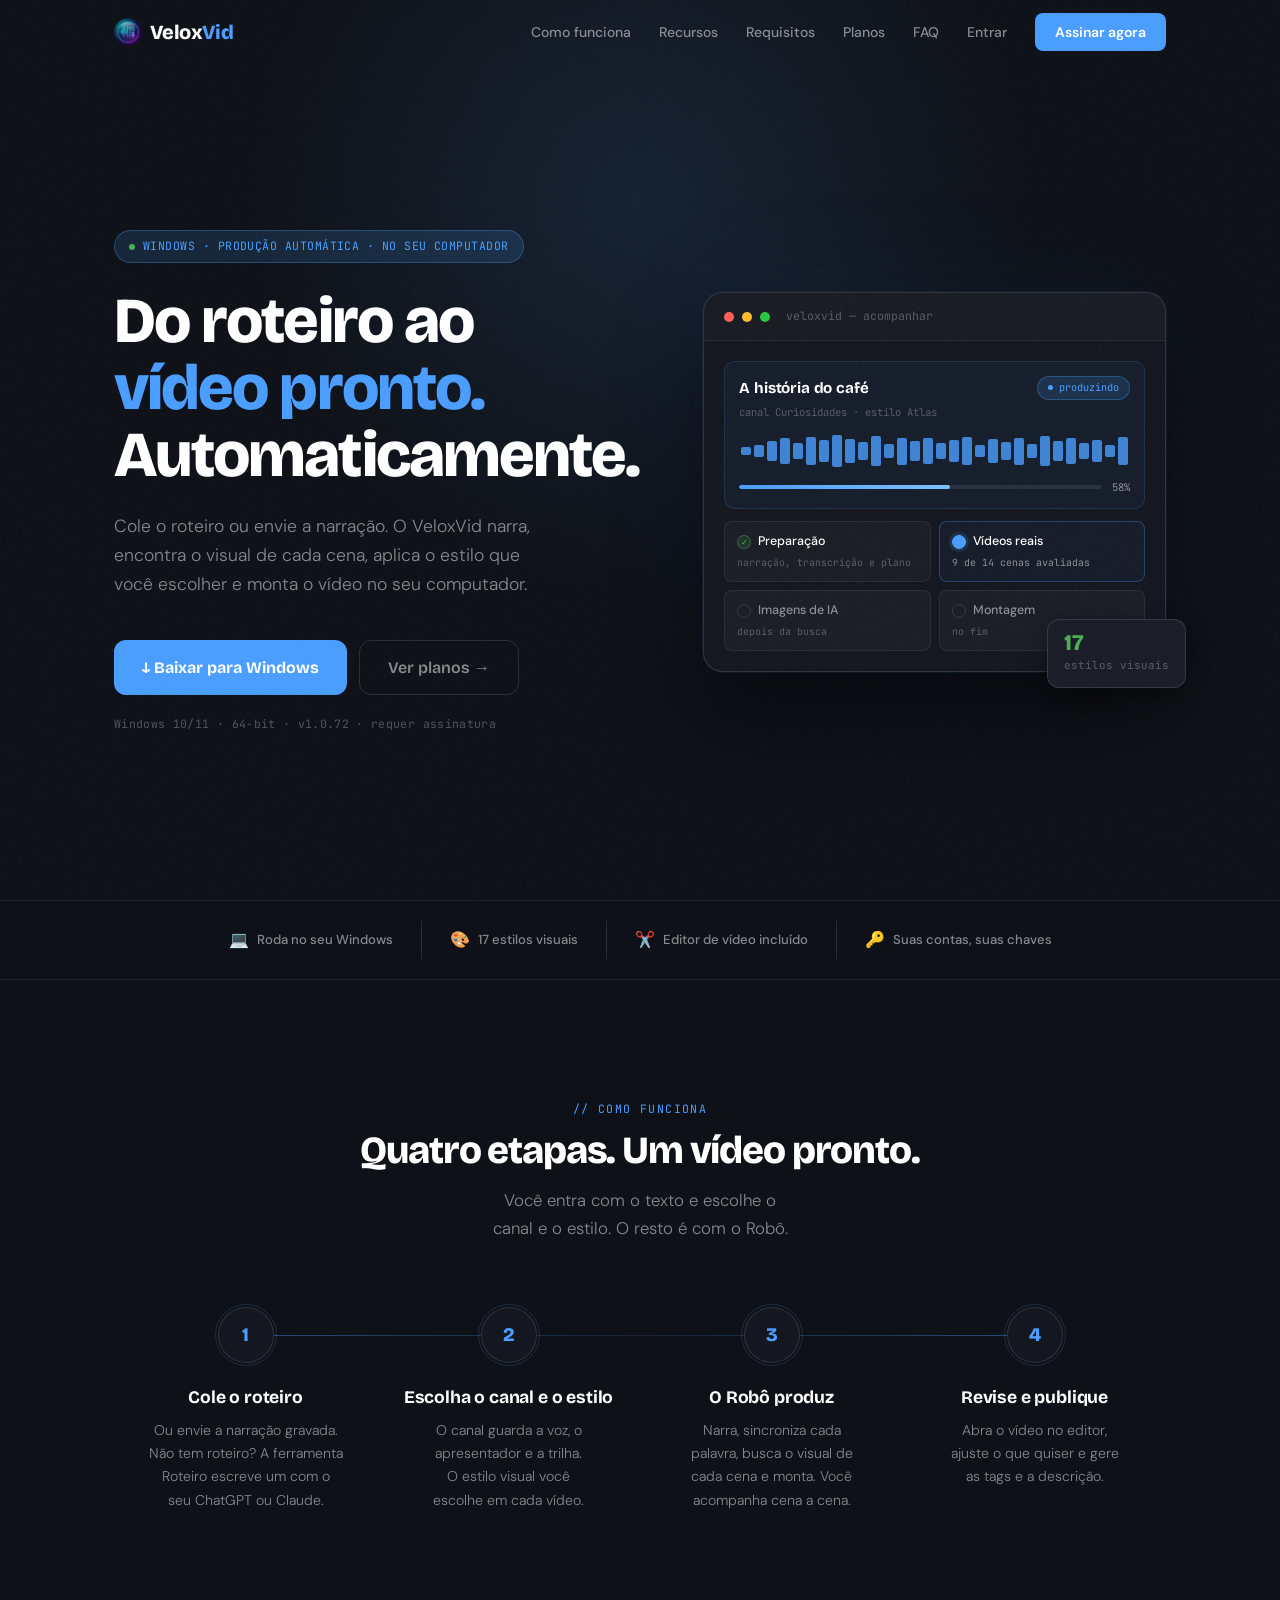
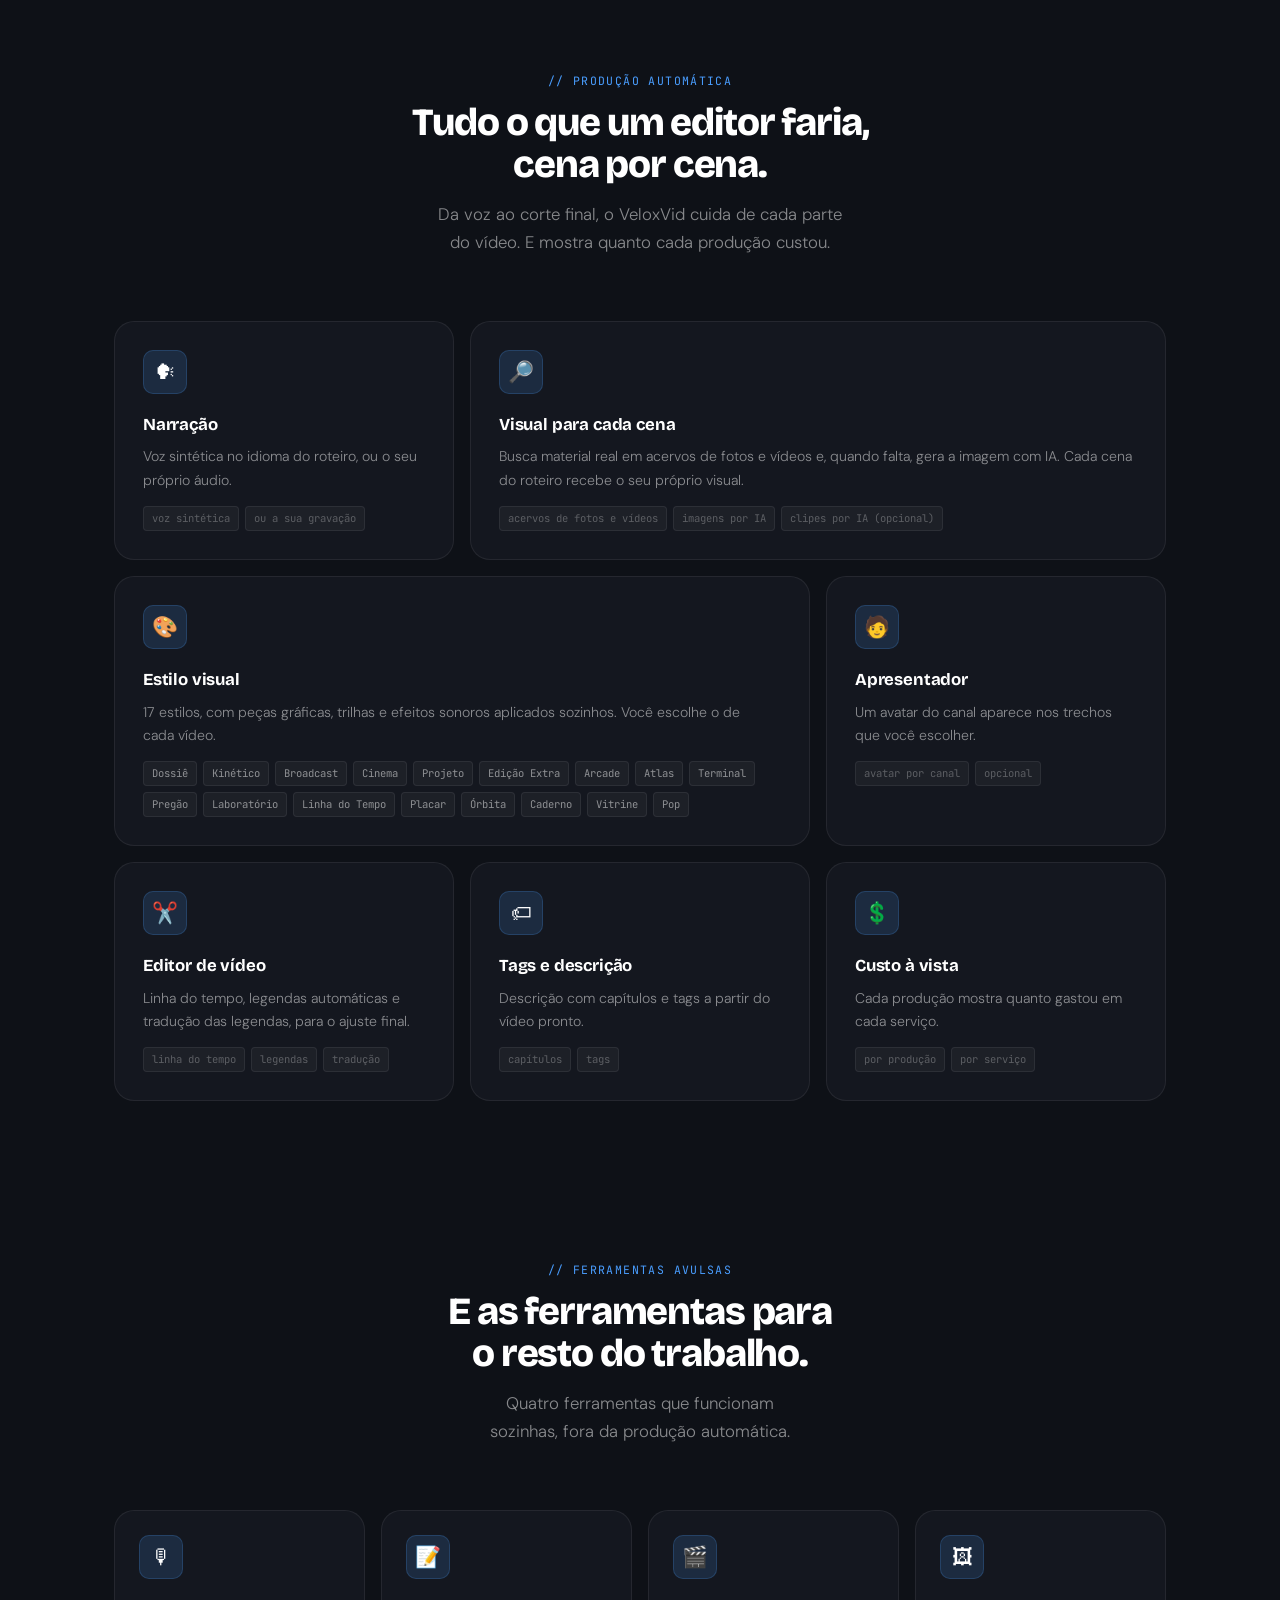
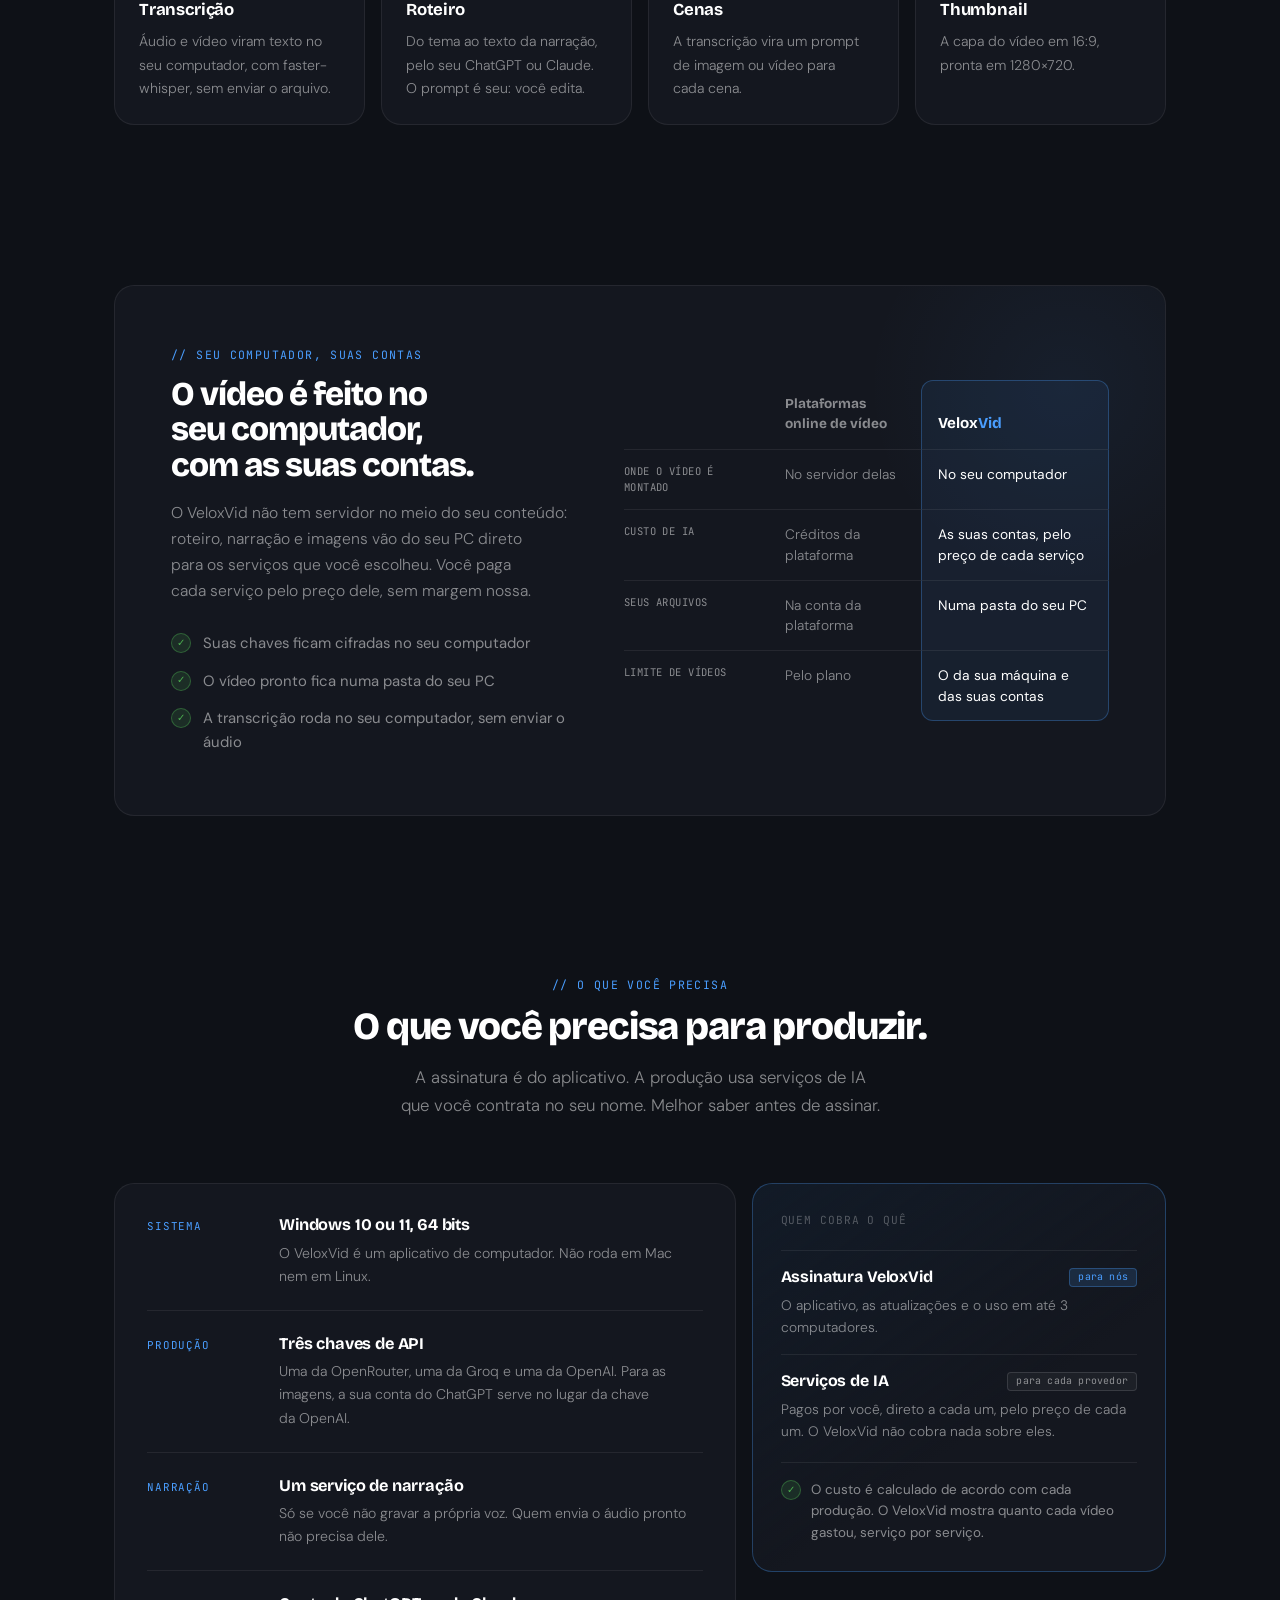
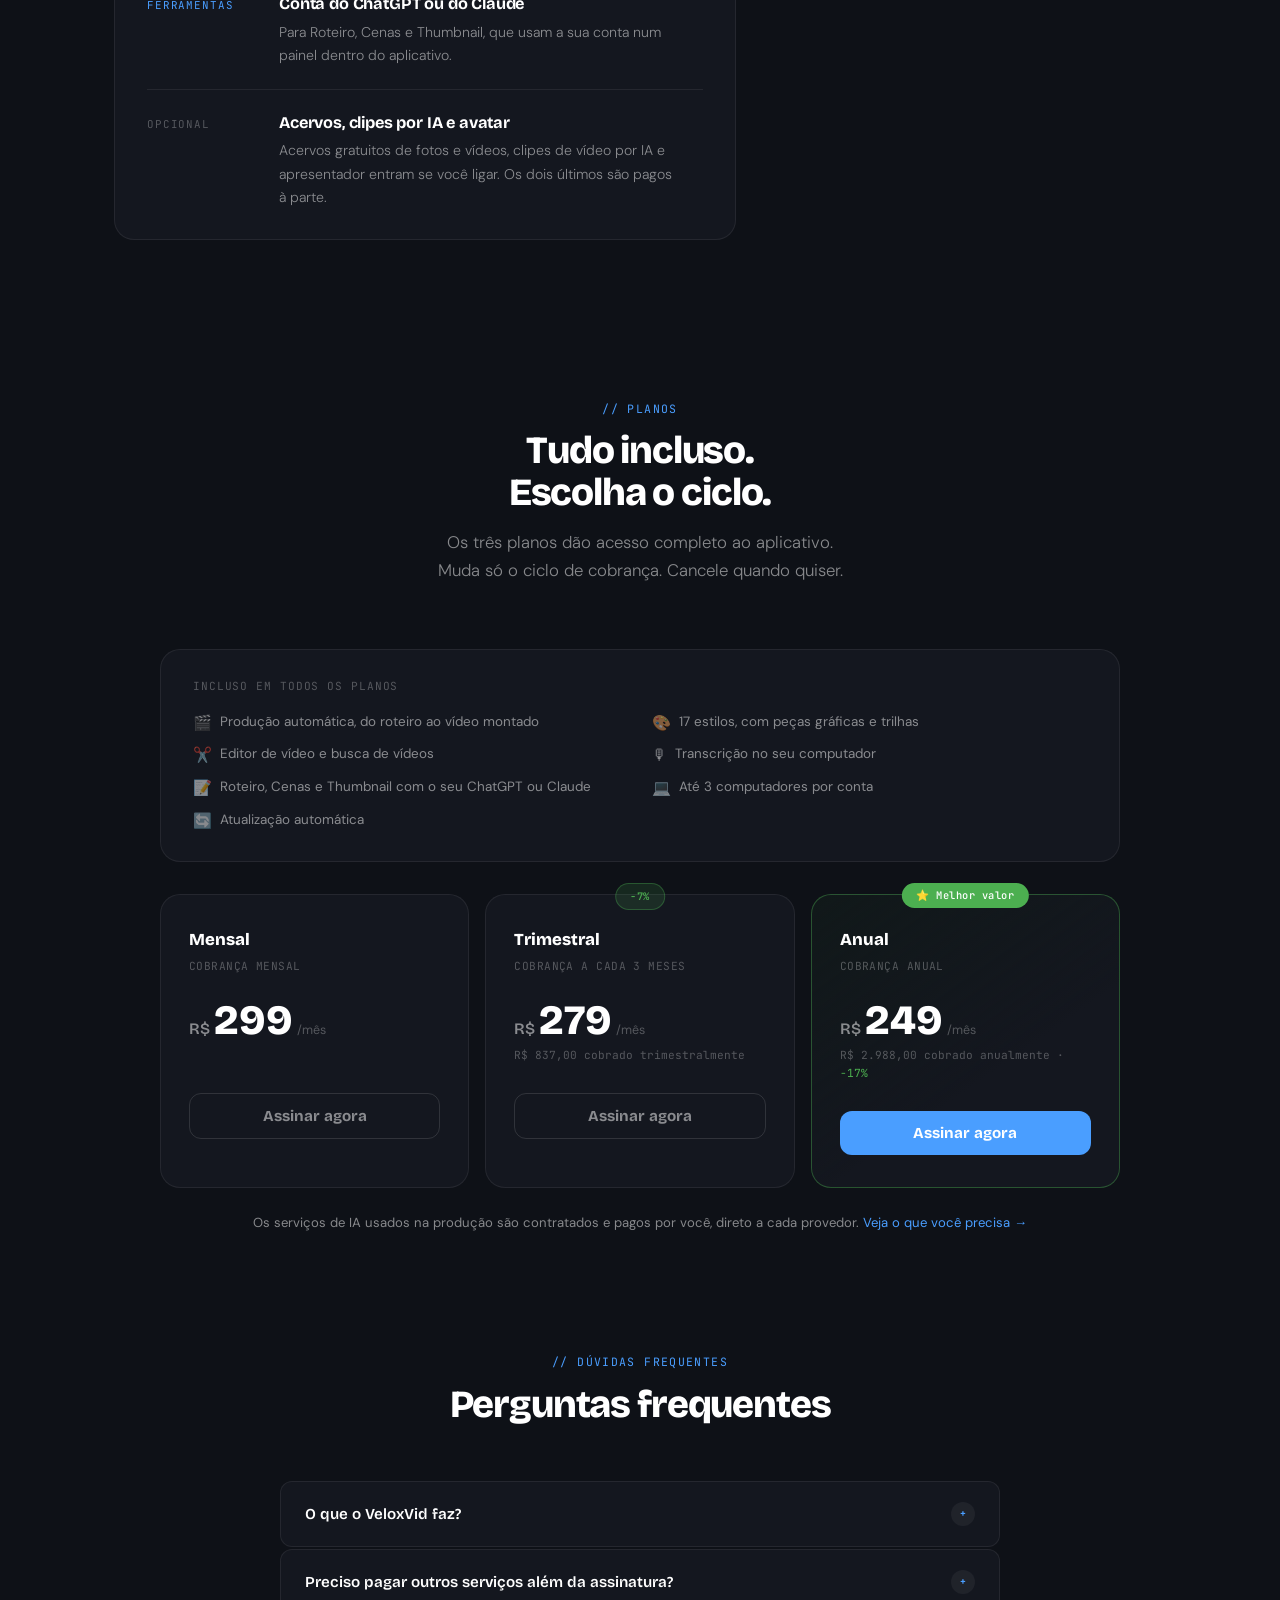
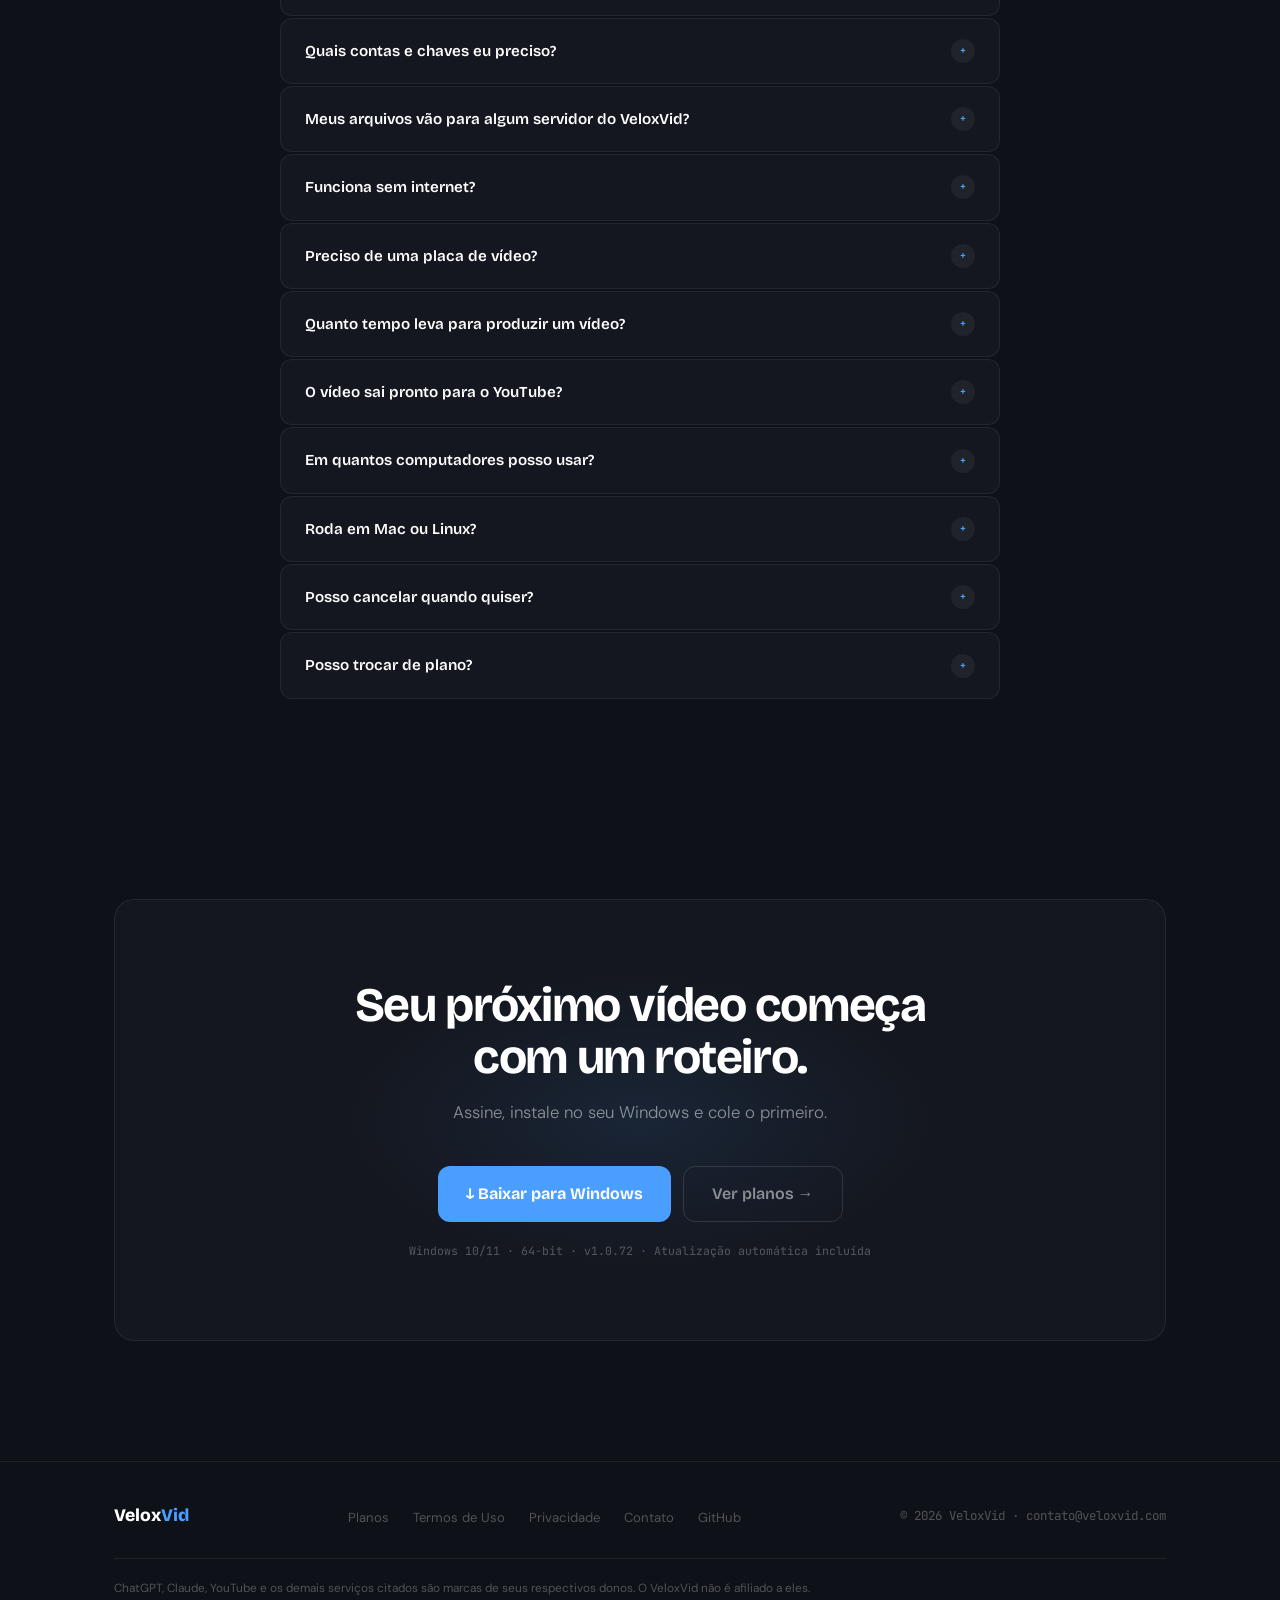
==== index.html @ 926eacc5 "Corrige o texto do estilo: é escolhido em cada vídeo, não guardado no canal O canal guarda a voz, o " ====
<!DOCTYPE html>
<html lang="pt-BR">
<head>
  <meta charset="UTF-8" />
  <meta name="viewport" content="width=device-width, initial-scale=1.0" />
  <title>VeloxVid — Do roteiro ao vídeo pronto, automaticamente</title>
  <meta name="description" content="Cole o roteiro e o VeloxVid narra, busca as imagens de cada cena, aplica o estilo escolhido e monta o vídeo no seu PC. Para canais do YouTube. Windows 10/11." />
  <link rel="canonical" href="https://veloxvid.com/" />
  <meta name="theme-color" content="#0e1117" />

  <meta property="og:type" content="website" />
  <meta property="og:site_name" content="VeloxVid" />
  <meta property="og:locale" content="pt_BR" />
  <meta property="og:url" content="https://veloxvid.com/" />
  <meta property="og:title" content="VeloxVid — Do roteiro ao vídeo pronto, automaticamente" />
  <meta property="og:description" content="Cole o roteiro e o VeloxVid narra, busca as imagens de cada cena, aplica o estilo escolhido e monta o vídeo no seu PC. Para canais do YouTube." />
  <meta property="og:image" content="https://veloxvid.com/assets/img/og-cover.jpg" />
  <meta property="og:image:width" content="1200" />
  <meta property="og:image:height" content="630" />
  <meta property="og:image:alt" content="VeloxVid: do roteiro ao vídeo pronto, automaticamente" />
  <meta name="twitter:card" content="summary_large_image" />
  <meta name="twitter:title" content="VeloxVid — Do roteiro ao vídeo pronto, automaticamente" />
  <meta name="twitter:description" content="Cole o roteiro e o VeloxVid narra, busca as imagens de cada cena, aplica o estilo escolhido e monta o vídeo no seu PC." />
  <meta name="twitter:image" content="https://veloxvid.com/assets/img/og-cover.jpg" />

  <link rel="icon" href="/favicon.ico" sizes="any" />
  <link rel="icon" href="/assets/img/icon-192.png" type="image/png" sizes="192x192" />
  <link rel="apple-touch-icon" href="/apple-touch-icon.png" />

  <link rel="preload" href="/assets/fonts/bricolage-grotesque-latin.woff2" as="font" type="font/woff2" crossorigin />
  <link rel="preload" href="/assets/fonts/dm-sans-latin.woff2" as="font" type="font/woff2" crossorigin />
  <link rel="stylesheet" href="/assets/fonts.css" />
  <link rel="stylesheet" href="/assets/site.css" />
  <script>document.documentElement.classList.add('js');</script>

  <script type="application/ld+json">
  {
    "@context": "https://schema.org",
    "@graph": [
      {
        "@type": "Organization",
        "@id": "https://veloxvid.com/#org",
        "name": "VeloxVid",
        "url": "https://veloxvid.com/",
        "logo": "https://veloxvid.com/logo.png",
        "email": "contato@veloxvid.com"
      },
      {
        "@type": "WebSite",
        "@id": "https://veloxvid.com/#site",
        "url": "https://veloxvid.com/",
        "name": "VeloxVid",
        "inLanguage": "pt-BR",
        "publisher": { "@id": "https://veloxvid.com/#org" }
      },
      {
        "@type": "SoftwareApplication",
        "@id": "https://veloxvid.com/#app",
        "name": "VeloxVid",
        "operatingSystem": "Windows 10, Windows 11",
        "applicationCategory": "MultimediaApplication",
        "description": "Aplicativo para Windows que transforma um roteiro em vídeo montado: narra, busca o visual de cada cena, aplica o estilo escolhido e gera o MP4 no computador do usuário.",
        "url": "https://veloxvid.com/",
        "image": "https://veloxvid.com/assets/img/og-cover.jpg",
        "publisher": { "@id": "https://veloxvid.com/#org" },
        "offers": [
          { "@type": "Offer", "name": "Mensal", "price": "299.00", "priceCurrency": "BRL", "url": "https://veloxvid.com/planos" },
          { "@type": "Offer", "name": "Trimestral", "price": "837.00", "priceCurrency": "BRL", "url": "https://veloxvid.com/planos" },
          { "@type": "Offer", "name": "Anual", "price": "2988.00", "priceCurrency": "BRL", "url": "https://veloxvid.com/planos" }
        ]
      }
    ]
  }
  </script>
</head>

<body>

  <!-- ─── NAV ─── -->
  <nav id="nav" aria-label="Principal">
    <div class="container">
      <div class="nav-inner">
        <a href="#" class="nav-logo" aria-label="VeloxVid, início"><img src="/assets/img/logo-64.png" alt="" width="28" height="28" />Velox<span>Vid</span></a>
        <ul class="nav-links" id="navLinks">
          <li><a href="#how">Como funciona</a></li>
          <li><a href="#features">Recursos</a></li>
          <li><a href="#requisitos">Requisitos</a></li>
          <li><a href="#pricing">Planos</a></li>
          <li><a href="#faq">FAQ</a></li>
          <li id="navAuthItem"><a href="/conta" id="navAuthLink">Entrar</a></li>
          <li id="navLogoutItem" style="display:none"><a href="#" id="navLogoutLink">Sair</a></li>
          <li id="navSubscribeItem"><a href="/planos" data-checkout="anual" class="nav-cta">Assinar agora</a></li>
        </ul>
        <button class="nav-hamburger" id="navHamburger" type="button" aria-label="Menu" aria-controls="navLinks" aria-expanded="false">
          <span></span><span></span><span></span>
        </button>
      </div>
    </div>
  </nav>

  <main>

  <!-- ─── HERO ─── -->
  <section class="hero" id="hero">
    <div class="container">
      <div class="hero-content">
        <div class="hero-left">
          <div class="hero-badge">
            <span class="dot"></span>
            WINDOWS · PRODUÇÃO AUTOMÁTICA · NO SEU COMPUTADOR
          </div>
          <h1>
            Do roteiro ao<br>
            <span class="accent">vídeo pronto.</span>
            <span class="line-2">Automaticamente.</span>
          </h1>
          <p class="hero-sub">
            Cole o roteiro ou envie a narração. O VeloxVid narra, encontra o visual de cada cena, aplica o estilo que você escolher e monta o vídeo no seu computador.
          </p>
          <div class="hero-actions">
            <a href="#" data-download class="btn-primary">
              ↓ Baixar para Windows
            </a>
            <a href="#pricing" class="btn-secondary">Ver planos →</a>
          </div>
          <p class="hero-note">Windows 10/11 · 64-bit · <span class="app-version">-</span> · requer assinatura</p>
        </div>

        <div class="hero-visual">
          <div class="mockup-wrap" role="img" aria-label="Ilustração da tela Acompanhar do VeloxVid: um vídeo em produção, com as etapas Preparação, Vídeos reais, Imagens de IA e Montagem">
            <div class="mockup-window" aria-hidden="true">
              <div class="mockup-titlebar">
                <span class="titlebar-dot td-red"></span>
                <span class="titlebar-dot td-amber"></span>
                <span class="titlebar-dot td-green"></span>
                <span class="titlebar-name">veloxvid — acompanhar</span>
              </div>
              <div class="mockup-body">
                <div class="mock-job">
                  <div class="mock-job-head">
                    <span class="mock-job-title">A história do café</span>
                    <span class="mock-pill"><span class="dot"></span>produzindo</span>
                  </div>
                  <div class="mock-job-meta">canal Curiosidades · estilo Atlas</div>
                  <div class="waveform" id="waveform"></div>
                  <div class="mock-progress">
                    <div class="mock-progress-track"><span></span></div>
                    <span class="mock-progress-val">58%</span>
                  </div>
                </div>
                <div class="mock-stages">
                  <div class="mock-stage done">
                    <div class="mock-stage-head"><span class="mock-stage-mark">✓</span>Preparação</div>
                    <div class="mock-stage-detail">narração, transcrição e plano</div>
                  </div>
                  <div class="mock-stage active">
                    <div class="mock-stage-head"><span class="mock-stage-mark"></span>Vídeos reais</div>
                    <div class="mock-stage-detail">9 de 14 cenas avaliadas</div>
                  </div>
                  <div class="mock-stage pending">
                    <div class="mock-stage-head"><span class="mock-stage-mark"></span>Imagens de IA</div>
                    <div class="mock-stage-detail">depois da busca</div>
                  </div>
                  <div class="mock-stage pending">
                    <div class="mock-stage-head"><span class="mock-stage-mark"></span>Montagem</div>
                    <div class="mock-stage-detail">no fim</div>
                  </div>
                </div>
              </div>
            </div>
            <div class="mockup-badge" aria-hidden="true">
              <span class="badge-val">17</span>
              <span class="badge-lbl">estilos visuais</span>
            </div>
          </div>
        </div>
      </div>
    </div>
  </section>

  <!-- ─── TRUST BAR ─── -->
  <div class="trust-bar">
    <div class="container">
      <ul class="trust-inner">
        <li class="trust-item"><span class="trust-icon" aria-hidden="true">💻</span>Roda no seu Windows</li>
        <li class="trust-item"><span class="trust-icon" aria-hidden="true">🎨</span>17 estilos visuais</li>
        <li class="trust-item"><span class="trust-icon" aria-hidden="true">✂️</span>Editor de vídeo incluído</li>
        <li class="trust-item"><span class="trust-icon" aria-hidden="true">🔑</span>Suas contas, suas chaves</li>
      </ul>
    </div>
  </div>

  <!-- ─── COMO FUNCIONA ─── -->
  <section class="steps-section" id="how">
    <div class="container">
      <div class="section-head fade-up">
        <div class="section-label">// como funciona</div>
        <h2 class="section-title">Quatro etapas. Um vídeo pronto.</h2>
        <p class="section-sub">Você entra com o texto e escolhe o canal e o estilo. O resto é com o Robô.</p>
      </div>

      <ol class="steps-track">
        <li class="step-item fade-up">
          <div class="step-num" aria-hidden="true">1</div>
          <h3 class="step-title">Cole o roteiro</h3>
          <p class="step-desc">Ou envie a narração gravada. Não tem roteiro? A ferramenta Roteiro escreve um com o seu ChatGPT ou Claude.</p>
        </li>
        <li class="step-item fade-up">
          <div class="step-num" aria-hidden="true">2</div>
          <h3 class="step-title">Escolha o canal e o estilo</h3>
          <p class="step-desc">O canal guarda a voz, o apresentador e a trilha. O estilo visual você escolhe em cada vídeo.</p>
        </li>
        <li class="step-item fade-up">
          <div class="step-num" aria-hidden="true">3</div>
          <h3 class="step-title">O Robô produz</h3>
          <p class="step-desc">Narra, sincroniza cada palavra, busca o visual de cada cena e monta. Você acompanha cena a cena.</p>
        </li>
        <li class="step-item fade-up">
          <div class="step-num" aria-hidden="true">4</div>
          <h3 class="step-title">Revise e publique</h3>
          <p class="step-desc">Abra o vídeo no editor, ajuste o que quiser e gere as tags e a descrição.</p>
        </li>
      </ol>
    </div>
  </section>

  <!-- ─── PRODUÇÃO AUTOMÁTICA ─── -->
  <section class="features" id="features">
    <div class="container">
      <div class="section-head fade-up">
        <div class="section-label">// produção automática</div>
        <h2 class="section-title">Tudo o que um editor faria,<br>cena por cena.</h2>
        <p class="section-sub">Da voz ao corte final, o VeloxVid cuida de cada parte do vídeo. E mostra quanto cada produção custou.</p>
      </div>

      <div class="features-grid">
        <article class="feature-card fade-up">
          <div class="feat-icon" aria-hidden="true">🗣</div>
          <h3 class="feat-title">Narração</h3>
          <p class="feat-desc">Voz sintética no idioma do roteiro, ou o seu próprio áudio.</p>
          <ul class="feat-tags">
            <li class="feat-tag">voz sintética</li>
            <li class="feat-tag">ou a sua gravação</li>
          </ul>
        </article>

        <article class="feature-card wide fade-up">
          <div class="feat-icon" aria-hidden="true">🔎</div>
          <h3 class="feat-title">Visual para cada cena</h3>
          <p class="feat-desc">Busca material real em acervos de fotos e vídeos e, quando falta, gera a imagem com IA. Cada cena do roteiro recebe o seu próprio visual.</p>
          <ul class="feat-tags">
            <li class="feat-tag">acervos de fotos e vídeos</li>
            <li class="feat-tag">imagens por IA</li>
            <li class="feat-tag">clipes por IA (opcional)</li>
          </ul>
        </article>

        <article class="feature-card wide fade-up">
          <div class="feat-icon" aria-hidden="true">🎨</div>
          <h3 class="feat-title">Estilo visual</h3>
          <p class="feat-desc">17 estilos, com peças gráficas, trilhas e efeitos sonoros aplicados sozinhos. Você escolhe o de cada vídeo.</p>
          <ul class="feat-tags styles" aria-label="Os 17 estilos">
            <li class="feat-tag">Dossiê</li>
            <li class="feat-tag">Kinético</li>
            <li class="feat-tag">Broadcast</li>
            <li class="feat-tag">Cinema</li>
            <li class="feat-tag">Projeto</li>
            <li class="feat-tag">Edição Extra</li>
            <li class="feat-tag">Arcade</li>
            <li class="feat-tag">Atlas</li>
            <li class="feat-tag">Terminal</li>
            <li class="feat-tag">Pregão</li>
            <li class="feat-tag">Laboratório</li>
            <li class="feat-tag">Linha do Tempo</li>
            <li class="feat-tag">Placar</li>
            <li class="feat-tag">Órbita</li>
            <li class="feat-tag">Caderno</li>
            <li class="feat-tag">Vitrine</li>
            <li class="feat-tag">Pop</li>
          </ul>
        </article>

        <article class="feature-card fade-up">
          <div class="feat-icon" aria-hidden="true">🧑</div>
          <h3 class="feat-title">Apresentador</h3>
          <p class="feat-desc">Um avatar do canal aparece nos trechos que você escolher.</p>
          <ul class="feat-tags">
            <li class="feat-tag">avatar por canal</li>
            <li class="feat-tag">opcional</li>
          </ul>
        </article>

        <article class="feature-card fade-up">
          <div class="feat-icon" aria-hidden="true">✂️</div>
          <h3 class="feat-title">Editor de vídeo</h3>
          <p class="feat-desc">Linha do tempo, legendas automáticas e tradução das legendas, para o ajuste final.</p>
          <ul class="feat-tags">
            <li class="feat-tag">linha do tempo</li>
            <li class="feat-tag">legendas</li>
            <li class="feat-tag">tradução</li>
          </ul>
        </article>

        <article class="feature-card fade-up">
          <div class="feat-icon" aria-hidden="true">🏷</div>
          <h3 class="feat-title">Tags e descrição</h3>
          <p class="feat-desc">Descrição com capítulos e tags a partir do vídeo pronto.</p>
          <ul class="feat-tags">
            <li class="feat-tag">capítulos</li>
            <li class="feat-tag">tags</li>
          </ul>
        </article>

        <article class="feature-card fade-up">
          <div class="feat-icon" aria-hidden="true">💲</div>
          <h3 class="feat-title">Custo à vista</h3>
          <p class="feat-desc">Cada produção mostra quanto gastou em cada serviço.</p>
          <ul class="feat-tags">
            <li class="feat-tag">por produção</li>
            <li class="feat-tag">por serviço</li>
          </ul>
        </article>
      </div>
    </div>
  </section>

  <!-- ─── FERRAMENTAS AVULSAS ─── -->
  <section class="features" id="tools">
    <div class="container">
      <div class="section-head fade-up">
        <div class="section-label">// ferramentas avulsas</div>
        <h2 class="section-title">E as ferramentas para<br>o resto do trabalho.</h2>
        <p class="section-sub">Quatro ferramentas que funcionam sozinhas, fora da produção automática.</p>
      </div>

      <div class="features-grid tools">
        <article class="feature-card fade-up">
          <div class="feat-icon" aria-hidden="true">🎙</div>
          <h3 class="feat-title">Transcrição</h3>
          <p class="feat-desc">Áudio e vídeo viram texto no seu computador, com faster-whisper, sem enviar o arquivo.</p>
        </article>
        <article class="feature-card fade-up">
          <div class="feat-icon" aria-hidden="true">📝</div>
          <h3 class="feat-title">Roteiro</h3>
          <p class="feat-desc">Do tema ao texto da narração, pelo seu ChatGPT ou Claude. O prompt é seu: você edita.</p>
        </article>
        <article class="feature-card fade-up">
          <div class="feat-icon" aria-hidden="true">🎬</div>
          <h3 class="feat-title">Cenas</h3>
          <p class="feat-desc">A transcrição vira um prompt de imagem ou vídeo para cada cena.</p>
        </article>
        <article class="feature-card fade-up">
          <div class="feat-icon" aria-hidden="true">🖼</div>
          <h3 class="feat-title">Thumbnail</h3>
          <p class="feat-desc">A capa do vídeo em 16:9, pronta em 1280×720.</p>
        </article>
      </div>
    </div>
  </section>

  <!-- ─── SEU COMPUTADOR, SUAS CONTAS ─── -->
  <section class="privacy-section" id="controle">
    <div class="container">
      <div class="privacy-inner fade-up">
        <div>
          <div class="section-label">// seu computador, suas contas</div>
          <h2 class="section-title">O vídeo é feito no seu computador, com as suas contas.</h2>
          <p class="section-sub">O VeloxVid não tem servidor no meio do seu conteúdo: roteiro, narração e imagens vão do seu PC direto para os serviços que você escolheu. Você paga cada serviço pelo preço dele, sem margem nossa.</p>
          <ul class="privacy-list">
            <li class="privacy-item">
              <span class="check" aria-hidden="true">✓</span>
              Suas chaves ficam cifradas no seu computador
            </li>
            <li class="privacy-item">
              <span class="check" aria-hidden="true">✓</span>
              O vídeo pronto fica numa pasta do seu PC
            </li>
            <li class="privacy-item">
              <span class="check" aria-hidden="true">✓</span>
              A transcrição roda no seu computador, sem enviar o áudio
            </li>
          </ul>
        </div>

        <table class="compare-table">
          <caption style="position:absolute;width:1px;height:1px;overflow:hidden;clip:rect(0 0 0 0)">Plataformas online de vídeo comparadas ao VeloxVid</caption>
          <thead>
            <tr>
              <td></td>
              <th scope="col">Plataformas online de vídeo</th>
              <th scope="col" class="win">Velox<span>Vid</span></th>
            </tr>
          </thead>
          <tbody>
            <tr>
              <th scope="row">Onde o vídeo é montado</th>
              <td data-label="Plataformas online">No servidor delas</td>
              <td data-label="VeloxVid" class="win">No seu computador</td>
            </tr>
            <tr>
              <th scope="row">Custo de IA</th>
              <td data-label="Plataformas online">Créditos da plataforma</td>
              <td data-label="VeloxVid" class="win">As suas contas, pelo preço de cada serviço</td>
            </tr>
            <tr>
              <th scope="row">Seus arquivos</th>
              <td data-label="Plataformas online">Na conta da plataforma</td>
              <td data-label="VeloxVid" class="win">Numa pasta do seu PC</td>
            </tr>
            <tr>
              <th scope="row">Limite de vídeos</th>
              <td data-label="Plataformas online">Pelo plano</td>
              <td data-label="VeloxVid" class="win">O da sua máquina e das suas contas</td>
            </tr>
          </tbody>
        </table>
      </div>
    </div>
  </section>

  <!-- ─── O QUE VOCÊ PRECISA ─── -->
  <section class="req-section" id="requisitos">
    <div class="container">
      <div class="section-head fade-up">
        <div class="section-label">// o que você precisa</div>
        <h2 class="section-title">O que você precisa para produzir.</h2>
        <p class="section-sub">A assinatura é do aplicativo. A produção usa serviços de IA que você contrata no seu nome. Melhor saber antes de assinar.</p>
      </div>

      <div class="req-grid">
        <ul class="req-list fade-up">
          <li class="req-item">
            <span class="req-key">sistema</span>
            <div>
              <h3 class="req-title">Windows 10 ou 11, 64 bits</h3>
              <p class="req-desc">O VeloxVid é um aplicativo de computador. Não roda em Mac nem em Linux.</p>
            </div>
          </li>
          <li class="req-item">
            <span class="req-key">produção</span>
            <div>
              <h3 class="req-title">Três chaves de API</h3>
              <p class="req-desc">Uma da OpenRouter, uma da Groq e uma da OpenAI. Para as imagens, a sua conta do ChatGPT serve no lugar da chave da OpenAI.</p>
            </div>
          </li>
          <li class="req-item">
            <span class="req-key">narração</span>
            <div>
              <h3 class="req-title">Um serviço de narração</h3>
              <p class="req-desc">Só se você não gravar a própria voz. Quem envia o áudio pronto não precisa dele.</p>
            </div>
          </li>
          <li class="req-item">
            <span class="req-key">ferramentas</span>
            <div>
              <h3 class="req-title">Conta do ChatGPT ou do Claude</h3>
              <p class="req-desc">Para Roteiro, Cenas e Thumbnail, que usam a sua conta num painel dentro do aplicativo.</p>
            </div>
          </li>
          <li class="req-item">
            <span class="req-key optional">opcional</span>
            <div>
              <h3 class="req-title">Acervos, clipes por IA e avatar</h3>
              <p class="req-desc">Acervos gratuitos de fotos e vídeos, clipes de vídeo por IA e apresentador entram se você ligar. Os dois últimos são pagos à parte.</p>
            </div>
          </li>
        </ul>

        <aside class="req-aside fade-up" aria-label="Quem cobra o quê">
          <div class="req-aside-label">Quem cobra o quê</div>
          <div class="req-cost">
            <h3 class="req-cost-name">Assinatura VeloxVid <span class="req-cost-tag">para nós</span></h3>
            <p>O aplicativo, as atualizações e o uso em até 3 computadores.</p>
          </div>
          <div class="req-cost">
            <h3 class="req-cost-name">Serviços de IA <span class="req-cost-tag muted">para cada provedor</span></h3>
            <p>Pagos por você, direto a cada um, pelo preço de cada um. O VeloxVid não cobra nada sobre eles.</p>
          </div>
          <p class="req-aside-note"><span class="check" aria-hidden="true">✓</span>O custo é calculado de acordo com cada produção. O VeloxVid mostra quanto cada vídeo gastou, serviço por serviço.</p>
        </aside>
      </div>
    </div>
  </section>

  <!-- ─── PLANOS ─── -->
  <section class="pricing-section" id="pricing">
    <div class="container">
      <div class="section-head fade-up">
        <div class="section-label">// planos</div>
        <h2 class="section-title">Tudo incluso.<br>Escolha o ciclo.</h2>
        <p class="section-sub">Os três planos dão acesso completo ao aplicativo. Muda só o ciclo de cobrança. Cancele quando quiser.</p>
      </div>

      <!-- Incluso em todos os planos -->
      <div class="pricing-features-shared fade-up">
        <div class="shared-features-label">Incluso em todos os planos</div>
        <ul class="shared-features-grid">
          <li class="shared-feat"><span class="sf-icon" aria-hidden="true">🎬</span>Produção automática, do roteiro ao vídeo montado</li>
          <li class="shared-feat"><span class="sf-icon" aria-hidden="true">🎨</span>17 estilos, com peças gráficas e trilhas</li>
          <li class="shared-feat"><span class="sf-icon" aria-hidden="true">✂️</span>Editor de vídeo e busca de vídeos</li>
          <li class="shared-feat"><span class="sf-icon" aria-hidden="true">🎙</span>Transcrição no seu computador</li>
          <li class="shared-feat"><span class="sf-icon" aria-hidden="true">📝</span>Roteiro, Cenas e Thumbnail com o seu ChatGPT ou Claude</li>
          <li class="shared-feat"><span class="sf-icon" aria-hidden="true">💻</span>Até 3 computadores por conta</li>
          <li class="shared-feat"><span class="sf-icon" aria-hidden="true">🔄</span>Atualização automática</li>
        </ul>
      </div>

      <div class="pricing-grid">

        <!-- Mensal -->
        <div class="pricing-card fade-up">
          <h3 class="plan-name">Mensal</h3>
          <div class="plan-cycle">COBRANÇA MENSAL</div>
          <div class="plan-price">
            <div class="plan-price-row">
              <span class="currency">R$</span>
              <span class="amount">299</span>
              <span class="period">/mês</span>
            </div>
          </div>
          <div class="plan-total">&nbsp;</div>
          <button type="button" data-checkout="mensal" class="btn-plan outline">Assinar agora</button>
        </div>

        <!-- Trimestral -->
        <div class="pricing-card fade-up">
          <div class="pricing-badge discount">-7%</div>
          <h3 class="plan-name">Trimestral</h3>
          <div class="plan-cycle">COBRANÇA A CADA 3 MESES</div>
          <div class="plan-price">
            <div class="plan-price-row">
              <span class="currency">R$</span>
              <span class="amount">279</span>
              <span class="period">/mês</span>
            </div>
          </div>
          <div class="plan-total">R$ 837,00 cobrado trimestralmente</div>
          <button type="button" data-checkout="trimestral" class="btn-plan outline">Assinar agora</button>
        </div>

        <!-- Anual -->
        <div class="pricing-card featured fade-up">
          <div class="pricing-badge best">⭐ Melhor valor</div>
          <h3 class="plan-name">Anual</h3>
          <div class="plan-cycle">COBRANÇA ANUAL</div>
          <div class="plan-price">
            <div class="plan-price-row">
              <span class="currency">R$</span>
              <span class="amount">249</span>
              <span class="period">/mês</span>
            </div>
          </div>
          <div class="plan-total">R$ 2.988,00 cobrado anualmente · <span style="color:var(--green)">-17%</span></div>
          <button type="button" data-checkout="anual" class="btn-plan primary">Assinar agora</button>
        </div>

      </div>

      <p class="pricing-requirements fade-up">Os serviços de IA usados na produção são contratados e pagos por você, direto a cada provedor. <a href="#requisitos">Veja o que você precisa →</a></p>
    </div>
  </section>

  <!-- ─── FAQ ─── -->
  <section class="faq-section" id="faq">
    <div class="container">
      <div class="faq-head fade-up">
        <div class="section-label">// dúvidas frequentes</div>
        <h2 class="section-title">Perguntas frequentes</h2>
      </div>

      <div class="faq-list">
        <div class="faq-item">
          <h3><button class="faq-q" type="button">
            O que o VeloxVid faz?
            <span class="faq-arrow" aria-hidden="true">+</span>
          </button></h3>
          <div class="faq-a">
            <div class="faq-a-inner">Transforma um roteiro, ou uma narração gravada, num vídeo montado: narra, encontra o visual de cada cena, aplica o estilo que você escolher e gera o MP4 no seu computador.</div>
          </div>
        </div>

        <div class="faq-item">
          <h3><button class="faq-q" type="button">
            Preciso pagar outros serviços além da assinatura?
            <span class="faq-arrow" aria-hidden="true">+</span>
          </button></h3>
          <div class="faq-a">
            <div class="faq-a-inner">Sim. A produção usa serviços de IA (planejamento, narração, imagens) contratados por você. O custo é calculado de acordo com cada produção: o VeloxVid mostra quanto cada vídeo gastou e não cobra nada sobre esses serviços.</div>
          </div>
        </div>

        <div class="faq-item">
          <h3><button class="faq-q" type="button">
            Quais contas e chaves eu preciso?
            <span class="faq-arrow" aria-hidden="true">+</span>
          </button></h3>
          <div class="faq-a">
            <div class="faq-a-inner">OpenRouter, Groq e OpenAI para a produção; um serviço de narração, se não gravar a voz; e a sua conta do ChatGPT ou do Claude para Roteiro, Cenas e Thumbnail. A lista completa está em <a href="#requisitos">O que você precisa</a>.</div>
          </div>
        </div>

        <div class="faq-item">
          <h3><button class="faq-q" type="button">
            Meus arquivos vão para algum servidor do VeloxVid?
            <span class="faq-arrow" aria-hidden="true">+</span>
          </button></h3>
          <div class="faq-a">
            <div class="faq-a-inner">Não. O vídeo é montado no seu computador e fica numa pasta sua. O texto do roteiro e os pedidos de imagem vão direto para os serviços de IA que você configurou. O nosso servidor só cuida da conta e da assinatura.</div>
          </div>
        </div>

        <div class="faq-item">
          <h3><button class="faq-q" type="button">
            Funciona sem internet?
            <span class="faq-arrow" aria-hidden="true">+</span>
          </button></h3>
          <div class="faq-a">
            <div class="faq-a-inner">Só em parte. A transcrição roda no seu computador, sem enviar o arquivo. A produção automática precisa de internet para a narração, as imagens e a busca de material, e a entrada na conta também.</div>
          </div>
        </div>

        <div class="faq-item">
          <h3><button class="faq-q" type="button">
            Preciso de uma placa de vídeo?
            <span class="faq-arrow" aria-hidden="true">+</span>
          </button></h3>
          <div class="faq-a">
            <div class="faq-a-inner">Não é obrigatória. Se o seu computador tiver uma placa compatível, você pode ligar a codificação do vídeo por ela.</div>
          </div>
        </div>

        <div class="faq-item">
          <h3><button class="faq-q" type="button">
            Quanto tempo leva para produzir um vídeo?
            <span class="faq-arrow" aria-hidden="true">+</span>
          </button></h3>
          <div class="faq-a">
            <div class="faq-a-inner">Depende da duração do vídeo, da sua máquina e da resposta dos serviços de IA. Enquanto o Robô trabalha, você acompanha cada etapa e pode deixar outros vídeos na fila.</div>
          </div>
        </div>

        <div class="faq-item">
          <h3><button class="faq-q" type="button">
            O vídeo sai pronto para o YouTube?
            <span class="faq-arrow" aria-hidden="true">+</span>
          </button></h3>
          <div class="faq-a">
            <div class="faq-a-inner">Sai o MP4, com tags e descrição para copiar. O VeloxVid não publica: a revisão e o envio são seus.</div>
          </div>
        </div>

        <div class="faq-item">
          <h3><button class="faq-q" type="button">
            Em quantos computadores posso usar?
            <span class="faq-arrow" aria-hidden="true">+</span>
          </button></h3>
          <div class="faq-a">
            <div class="faq-a-inner">Em até 3, com a mesma conta.</div>
          </div>
        </div>

        <div class="faq-item">
          <h3><button class="faq-q" type="button">
            Roda em Mac ou Linux?
            <span class="faq-arrow" aria-hidden="true">+</span>
          </button></h3>
          <div class="faq-a">
            <div class="faq-a-inner">Não. Só em Windows 10 e 11, 64 bits.</div>
          </div>
        </div>

        <div class="faq-item">
          <h3><button class="faq-q" type="button">
            Posso cancelar quando quiser?
            <span class="faq-arrow" aria-hidden="true">+</span>
          </button></h3>
          <div class="faq-a">
            <div class="faq-a-inner">Sim. Sem fidelidade e sem multa: você cancela pela <a href="/conta">sua conta no site</a>. As condições estão nos <a href="/termos">Termos de Uso</a>.</div>
          </div>
        </div>

        <div class="faq-item">
          <h3><button class="faq-q" type="button">
            Posso trocar de plano?
            <span class="faq-arrow" aria-hidden="true">+</span>
          </button></h3>
          <div class="faq-a">
            <div class="faq-a-inner">Sim, pela <a href="/conta">sua conta no site</a>.</div>
          </div>
        </div>
      </div>
    </div>
  </section>

  <!-- ─── CTA FINAL ─── -->
  <section class="cta-section">
    <div class="container">
      <div class="cta-box">
        <h2>Seu próximo vídeo começa<br>com um roteiro.</h2>
        <p>Assine, instale no seu Windows e cole o primeiro.</p>
        <div class="cta-actions">
          <a href="#" data-download class="btn-primary">
            ↓ Baixar para Windows
          </a>
          <a href="#pricing" class="btn-secondary">Ver planos →</a>
        </div>
        <p class="cta-note">Windows 10/11 · 64-bit · <span class="app-version">-</span> · Atualização automática incluída</p>
      </div>
    </div>
  </section>

  </main>

  <!-- ─── FOOTER ─── -->
  <footer>
    <div class="container">
      <div class="footer-inner">
        <a href="#" class="footer-logo">Velox<span>Vid</span></a>
        <ul class="footer-links">
          <li><a href="/planos">Planos</a></li>
          <li><a href="/termos">Termos de Uso</a></li>
          <li><a href="/privacidade">Privacidade</a></li>
          <li><a href="mailto:contato@veloxvid.com">Contato</a></li>
          <li><a href="https://github.com/wyllenlima/VeloxVid-releases" rel="noopener">GitHub</a></li>
        </ul>
        <span class="footer-copy">© 2026 VeloxVid · contato@veloxvid.com</span>
      </div>
      <p class="footer-legal">ChatGPT, Claude, YouTube e os demais serviços citados são marcas de seus respectivos donos. O VeloxVid não é afiliado a eles.</p>
    </div>
  </footer>

  <!-- ─── JS ─── -->
  <script>
    // ╔══════════════════════════════════════════════════════════╗
    // ║  RELEASE — altere aqui a cada novo lançamento           ║
    // ╚══════════════════════════════════════════════════════════╝
    const APP_RELEASE  = 'v1.0.72'; // ← atualize esta linha
    const APP_VERSION = APP_RELEASE.replace(/^v/, '')
    const DOWNLOAD_URL = `https://github.com/wyllenlima/VeloxVid-releases/releases/download/${APP_RELEASE}/VeloxVid-Setup.exe`;

    // ─── Versão e URLs de download ────────────────────────────
    document.querySelectorAll('.app-version').forEach(el => el.textContent = APP_RELEASE);
    document.querySelectorAll('[data-download]').forEach(el => el.href = DOWNLOAD_URL);
  </script>
  <script src="/assets/site.js" defer></script>
</body>
</html>
---- assets/fonts.css ----
/* Fontes do VeloxVid, servidas do próprio domínio (subconjunto latino, variáveis).
   Bricolage Grotesque, DM Sans e JetBrains Mono: licença SIL Open Font License 1.1. */

@font-face {
  font-family: 'Bricolage Grotesque';
  font-style: normal;
  font-weight: 400 800;
  font-stretch: 100%;
  font-display: swap;
  src: url('/assets/fonts/bricolage-grotesque-latin.woff2') format('woff2');
  unicode-range: U+0000-00FF, U+0131, U+0152-0153, U+02BB-02BC, U+02C6, U+02DA, U+02DC, U+0304, U+0308, U+0329, U+2000-206F, U+20AC, U+2122, U+2191, U+2193, U+2212, U+2215, U+FEFF, U+FFFD;
}

@font-face {
  font-family: 'DM Sans';
  font-style: normal;
  font-weight: 300 600;
  font-display: swap;
  src: url('/assets/fonts/dm-sans-latin.woff2') format('woff2');
  unicode-range: U+0000-00FF, U+0131, U+0152-0153, U+02BB-02BC, U+02C6, U+02DA, U+02DC, U+0304, U+0308, U+0329, U+2000-206F, U+20AC, U+2122, U+2191, U+2193, U+2212, U+2215, U+FEFF, U+FFFD;
}

@font-face {
  font-family: 'JetBrains Mono';
  font-style: normal;
  font-weight: 400 500;
  font-display: swap;
  src: url('/assets/fonts/jetbrains-mono-latin.woff2') format('woff2');
  unicode-range: U+0000-00FF, U+0131, U+0152-0153, U+02BB-02BC, U+02C6, U+02DA, U+02DC, U+0304, U+0308, U+0329, U+2000-206F, U+20AC, U+2122, U+2191, U+2193, U+2212, U+2215, U+FEFF, U+FFFD;
}
---- assets/site.css ----
/* VeloxVid — folha de estilo do site (início, planos e 404).
   Identidade "Precision Dark": ver BRIEFING.md, seções 3 a 5.
   As páginas legais e a área da conta têm estilo próprio, embutido. */

/* ─── Reset & Base ─── */
*, *::before, *::after { box-sizing: border-box; margin: 0; padding: 0; }

:root {
  --bg:         #0e1117;
  --bg-card:    #14171f;
  --bg-card2:   #1a1d27;
  --border:     rgba(255,255,255,0.07);
  --border-mid: rgba(255,255,255,0.12);
  --txt:        #ffffff;
  --txt-2:      rgba(255,255,255,0.5);
  --txt-3:      rgba(255,255,255,0.28);
  --blue:       #4A9EFF;
  --blue-dim:   rgba(74,158,255,0.15);
  --blue-glow:  rgba(74,158,255,0.35);
  --green:      #4CAF50;
  --red:        #FF5A5A;
  --radius:     12px;
  --radius-lg:  20px;
}

html { scroll-behavior: smooth; scroll-padding-top: 72px; }

body {
  background: var(--bg);
  color: var(--txt);
  font-family: 'DM Sans', sans-serif;
  font-size: 16px;
  line-height: 1.6;
  overflow-x: hidden;
}

/* ─── Grain overlay ─── */
body::before {
  content: '';
  position: fixed;
  inset: 0;
  background-image: url("data:image/svg+xml,%3Csvg viewBox='0 0 256 256' xmlns='http://www.w3.org/2000/svg'%3E%3Cfilter id='noise'%3E%3CfeTurbulence type='fractalNoise' baseFrequency='0.9' numOctaves='4' stitchTiles='stitch'/%3E%3C/filter%3E%3Crect width='100%25' height='100%25' filter='url(%23noise)' opacity='1'/%3E%3C/svg%3E");
  opacity: 0.025;
  pointer-events: none;
  z-index: 9999;
}

/* ─── Typography ─── */
h1, h2, h3 { font-family: 'Bricolage Grotesque', sans-serif; line-height: 1.08; letter-spacing: -0.03em; }

a { color: inherit; }

:focus-visible {
  outline: 2px solid var(--blue);
  outline-offset: 3px;
  border-radius: 4px;
}

/* ─── Layout helpers ─── */
.container {
  width: 100%;
  max-width: 1100px;
  margin: 0 auto;
  padding: 0 24px;
}

section { position: relative; }

/* ─── Nav ─── */
nav {
  position: fixed;
  top: 0; left: 0; right: 0;
  z-index: 100;
  border-bottom: 1px solid transparent;
  transition: background 0.3s, border-color 0.3s, backdrop-filter 0.3s;
}
nav.scrolled, nav.solid {
  background: rgba(14,17,23,0.85);
  backdrop-filter: blur(20px);
  -webkit-backdrop-filter: blur(20px);
  border-color: var(--border);
}
.nav-inner {
  display: flex;
  align-items: center;
  justify-content: space-between;
  height: 64px;
}
.nav-logo {
  font-family: 'Bricolage Grotesque', sans-serif;
  font-weight: 800;
  font-size: 1.25rem;
  color: var(--txt);
  text-decoration: none;
  letter-spacing: -0.03em;
  display: flex;
  align-items: center;
}
.nav-logo img {
  width: 28px;
  height: 28px;
  object-fit: contain;
  margin-right: 8px;
}
.nav-logo span { color: var(--blue); }
.nav-links {
  display: flex;
  align-items: center;
  gap: 28px;
  list-style: none;
}
.nav-links a {
  color: var(--txt-2);
  text-decoration: none;
  font-size: 0.875rem;
  font-weight: 500;
  transition: color 0.2s;
}
.nav-links a:hover { color: var(--txt); }
.nav-cta {
  background: var(--blue);
  color: #fff !important;
  padding: 8px 20px;
  border-radius: 8px;
  font-weight: 600 !important;
  font-size: 0.875rem !important;
  transition: opacity 0.2s, transform 0.2s !important;
  display: inline-block;
}
.nav-cta:hover { opacity: 0.9; transform: translateY(-1px); color: #fff !important; }

/* ─── Nav user badge ─── */
.nav-user {
  display: flex; align-items: center; gap: 8px;
  text-decoration: none; color: var(--txt-2);
  font-size: 0.875rem; font-weight: 500;
  transition: color 0.2s;
}
.nav-user:hover { color: var(--txt); }
.nav-user-avatar {
  width: 28px; height: 28px;
  border-radius: 50%;
  background: var(--blue-dim);
  border: 1px solid rgba(74,158,255,0.35);
  display: flex; align-items: center; justify-content: center;
  font-family: 'Bricolage Grotesque', sans-serif;
  font-weight: 700; font-size: 0.72rem;
  color: var(--blue);
}

/* ─── Hamburger ─── */
.nav-hamburger {
  display: none;
  flex-direction: column;
  gap: 5px;
  background: none; border: none;
  cursor: pointer; padding: 6px;
  z-index: 101;
}
.nav-hamburger span {
  display: block; width: 22px; height: 2px;
  background: var(--txt-2);
  border-radius: 2px;
  transition: transform 0.3s, opacity 0.3s, background 0.2s;
}
.nav-hamburger.open span:nth-child(1) { transform: translateY(7px) rotate(45deg); background: var(--txt); }
.nav-hamburger.open span:nth-child(2) { opacity: 0; }
.nav-hamburger.open span:nth-child(3) { transform: translateY(-7px) rotate(-45deg); background: var(--txt); }

/* Mobile nav dropdown */
@media (max-width: 900px) {
  .nav-links {
    position: fixed;
    top: 64px; left: 0; right: 0;
    background: rgba(14,17,23,0.97);
    backdrop-filter: blur(20px);
    -webkit-backdrop-filter: blur(20px);
    border-bottom: 1px solid var(--border);
    flex-direction: column;
    align-items: stretch;
    gap: 0; padding: 8px 0 16px;
    display: none !important;
  }
  .nav-links.mobile-open { display: flex !important; }
  .nav-links li { width: 100%; }
  .nav-links a {
    display: block; padding: 12px 24px;
    font-size: 1rem;
  }
  .nav-links .nav-cta {
    margin: 8px 24px 0;
    display: block; text-align: center;
    border-radius: 10px;
  }
}

/* ─── Hero ─── */
.hero {
  min-height: 100vh;
  display: flex;
  flex-direction: column;
  justify-content: center;
  padding-top: 64px;
  overflow: hidden;
}

/* Radial gradient bg */
.hero::after {
  content: '';
  position: absolute;
  top: -200px; left: 50%;
  transform: translateX(-50%);
  width: 800px;
  height: 800px;
  background: radial-gradient(ellipse at center, rgba(74,158,255,0.12) 0%, transparent 70%);
  pointer-events: none;
}

.hero-content {
  position: relative;
  z-index: 2;
  display: grid;
  grid-template-columns: 1fr 1fr;
  gap: 64px;
  align-items: center;
  padding: 80px 0;
}

.hero-badge {
  display: inline-flex;
  align-items: center;
  gap: 8px;
  background: var(--blue-dim);
  border: 1px solid rgba(74,158,255,0.3);
  border-radius: 100px;
  padding: 6px 14px;
  font-family: 'JetBrains Mono', monospace;
  font-size: 0.72rem;
  color: var(--blue);
  margin-bottom: 24px;
  letter-spacing: 0.04em;
}
.hero-badge .dot {
  width: 6px; height: 6px;
  background: var(--green);
  border-radius: 50%;
  flex-shrink: 0;
  animation: pulse 2s ease-in-out infinite;
}

@keyframes pulse {
  0%, 100% { opacity: 1; box-shadow: 0 0 0 0 rgba(76,175,80,0.4); }
  50% { opacity: 0.7; box-shadow: 0 0 0 4px rgba(76,175,80,0); }
}

.hero h1 {
  font-size: clamp(2.6rem, 5vw, 4rem);
  font-weight: 800;
  margin-bottom: 24px;
  line-height: 1.05;
}
.hero h1 .accent { color: var(--blue); }
.hero h1 .line-2 { display: block; }

.hero-sub {
  font-size: 1.1rem;
  color: var(--txt-2);
  max-width: 460px;
  line-height: 1.65;
  margin-bottom: 40px;
  font-weight: 300;
}

.hero-actions {
  display: flex;
  gap: 12px;
  flex-wrap: wrap;
}

.btn-primary {
  display: inline-flex;
  align-items: center;
  gap: 8px;
  background: var(--blue);
  color: #fff;
  font-family: 'Bricolage Grotesque', sans-serif;
  font-weight: 700;
  font-size: 1rem;
  padding: 14px 28px;
  border-radius: var(--radius);
  text-decoration: none;
  border: none;
  cursor: pointer;
  transition: transform 0.2s, box-shadow 0.2s, opacity 0.2s;
  box-shadow: 0 0 0 rgba(74,158,255,0);
}
.btn-primary:hover {
  transform: translateY(-2px);
  box-shadow: 0 8px 32px rgba(74,158,255,0.4);
}

.btn-secondary {
  display: inline-flex;
  align-items: center;
  gap: 8px;
  background: transparent;
  color: var(--txt-2);
  font-family: 'Bricolage Grotesque', sans-serif;
  font-weight: 600;
  font-size: 1rem;
  padding: 14px 28px;
  border-radius: var(--radius);
  text-decoration: none;
  border: 1px solid var(--border-mid);
  cursor: pointer;
  transition: color 0.2s, border-color 0.2s, transform 0.2s;
}
.btn-secondary:hover {
  color: var(--txt);
  border-color: rgba(255,255,255,0.25);
  transform: translateY(-2px);
}

.hero-note {
  margin-top: 20px;
  font-family: 'JetBrains Mono', monospace;
  font-size: 0.72rem;
  color: var(--txt-3);
  letter-spacing: 0.03em;
}

/* ─── Hero mockup: tela Acompanhar ─── */
.hero-visual {
  position: relative;
  display: flex;
  align-items: center;
  justify-content: center;
}

.mockup-wrap {
  position: relative;
  width: 100%;
  max-width: 500px;
}

.mockup-window {
  background: var(--bg-card);
  border: 1px solid var(--border-mid);
  border-radius: var(--radius-lg);
  overflow: hidden;
  box-shadow:
    0 0 0 1px rgba(74,158,255,0.08),
    0 40px 80px rgba(0,0,0,0.6),
    0 0 120px rgba(74,158,255,0.08);
}

.mockup-titlebar {
  display: flex;
  align-items: center;
  gap: 8px;
  padding: 14px 20px;
  border-bottom: 1px solid var(--border);
  background: rgba(255,255,255,0.02);
}
.titlebar-dot {
  width: 10px; height: 10px;
  border-radius: 50%;
}
.td-red   { background: #ff5f57; }
.td-amber { background: #febc2e; }
.td-green { background: #28c840; }
.titlebar-name {
  font-family: 'JetBrains Mono', monospace;
  font-size: 0.72rem;
  color: var(--txt-3);
  margin-left: 8px;
}

.mockup-body { padding: 20px; text-align: left; }

.mock-job {
  padding: 14px 14px 12px;
  background: rgba(74,158,255,0.06);
  border: 1px solid rgba(74,158,255,0.15);
  border-radius: 10px;
  margin-bottom: 12px;
}
.mock-job-head {
  display: flex;
  align-items: center;
  justify-content: space-between;
  gap: 12px;
}
.mock-job-title {
  font-family: 'Bricolage Grotesque', sans-serif;
  font-weight: 700;
  font-size: 0.95rem;
  letter-spacing: -0.01em;
}
.mock-pill {
  display: inline-flex;
  align-items: center;
  gap: 6px;
  font-family: 'JetBrains Mono', monospace;
  font-size: 0.64rem;
  color: var(--blue);
  background: var(--blue-dim);
  border: 1px solid rgba(74,158,255,0.3);
  border-radius: 100px;
  padding: 3px 10px;
  white-space: nowrap;
}
.mock-pill .dot {
  width: 5px; height: 5px;
  border-radius: 50%;
  background: var(--blue);
  animation: blink 1.6s ease-in-out infinite;
}
@keyframes blink { 0%, 100% { opacity: 1; } 50% { opacity: 0.3; } }

.mock-job-meta {
  font-family: 'JetBrains Mono', monospace;
  font-size: 0.66rem;
  color: var(--txt-3);
  margin-top: 4px;
}

/* Waveform bars (a narração) */
.waveform {
  display: flex;
  align-items: center;
  gap: 3px;
  height: 36px;
  padding: 0 2px;
  margin: 12px 0 10px;
}
.waveform-bar {
  flex: 1;
  background: var(--blue);
  border-radius: 2px;
  opacity: 0.8;
  animation: wave var(--d, 1.2s) ease-in-out infinite alternate;
  animation-delay: var(--delay, 0s);
}
@keyframes wave {
  from { transform: scaleY(0.2); opacity: 0.4; }
  to   { transform: scaleY(1);   opacity: 0.9; }
}

.mock-progress {
  display: flex;
  align-items: center;
  gap: 10px;
}
.mock-progress-track {
  flex: 1;
  height: 4px;
  border-radius: 4px;
  background: rgba(255,255,255,0.08);
  overflow: hidden;
}
.mock-progress-track span {
  display: block;
  height: 100%;
  width: 58%;
  border-radius: 4px;
  background: linear-gradient(to right, var(--blue), #7cc0ff);
}
.mock-progress-val {
  font-family: 'JetBrains Mono', monospace;
  font-size: 0.66rem;
  color: var(--txt-2);
}

.mock-stages {
  display: grid;
  grid-template-columns: 1fr 1fr;
  gap: 8px;
}
.mock-stage {
  background: rgba(255,255,255,0.03);
  border: 1px solid var(--border);
  border-radius: 8px;
  padding: 10px 12px;
}
.mock-stage-head {
  display: flex;
  align-items: center;
  gap: 7px;
  font-size: 0.78rem;
  font-weight: 500;
  color: var(--txt);
}
.mock-stage-mark {
  width: 14px; height: 14px;
  border-radius: 50%;
  display: flex; align-items: center; justify-content: center;
  font-size: 0.5rem;
  flex-shrink: 0;
  border: 1px solid var(--border-mid);
  color: transparent;
}
.mock-stage-detail {
  font-family: 'JetBrains Mono', monospace;
  font-size: 0.62rem;
  color: var(--txt-3);
  margin-top: 4px;
  line-height: 1.5;
}
.mock-stage.done .mock-stage-mark {
  background: rgba(76,175,80,0.15);
  border-color: rgba(76,175,80,0.4);
  color: var(--green);
}
.mock-stage.active {
  border-color: rgba(74,158,255,0.3);
  background: rgba(74,158,255,0.05);
}
.mock-stage.active .mock-stage-mark {
  border-color: var(--blue);
  background: var(--blue);
  box-shadow: 0 0 0 3px var(--blue-dim);
  animation: blink 1.6s ease-in-out infinite;
}
.mock-stage.active .mock-stage-detail { color: var(--txt-2); }
.mock-stage.pending .mock-stage-head { color: var(--txt-2); }

/* Floating badge */
.mockup-badge {
  position: absolute;
  bottom: -16px;
  right: -20px;
  background: var(--bg-card2);
  border: 1px solid var(--border-mid);
  border-radius: var(--radius);
  padding: 12px 16px;
  font-family: 'JetBrains Mono', monospace;
  font-size: 0.72rem;
  box-shadow: 0 8px 24px rgba(0,0,0,0.4);
  text-align: left;
}
.mockup-badge .badge-val {
  font-family: 'Bricolage Grotesque', sans-serif;
  font-size: 1.4rem;
  font-weight: 800;
  color: var(--green);
  display: block;
  line-height: 1;
}
.mockup-badge .badge-lbl {
  color: var(--txt-3);
  font-size: 0.68rem;
  margin-top: 3px;
  display: block;
}

/* ─── Trust bar ─── */
.trust-bar {
  border-top: 1px solid var(--border);
  border-bottom: 1px solid var(--border);
  padding: 20px 0;
  overflow: hidden;
}
.trust-inner {
  display: flex;
  align-items: center;
  justify-content: center;
  gap: 0;
  flex-wrap: wrap;
  list-style: none;
}
.trust-item {
  display: flex;
  align-items: center;
  gap: 8px;
  padding: 6px 28px;
  color: var(--txt-2);
  font-size: 0.82rem;
  font-weight: 500;
  white-space: nowrap;
}
.trust-item + .trust-item { border-left: 1px solid var(--border-mid); }
.trust-icon { color: var(--blue); font-size: 1rem; }

/* ─── Section heading ─── */
.section-label {
  font-family: 'JetBrains Mono', monospace;
  font-size: 0.72rem;
  color: var(--blue);
  letter-spacing: 0.12em;
  text-transform: uppercase;
  margin-bottom: 12px;
}
.section-title {
  font-size: clamp(1.8rem, 3vw, 2.6rem);
  font-weight: 800;
  margin-bottom: 16px;
}
.section-sub {
  font-size: 1.05rem;
  color: var(--txt-2);
  max-width: 520px;
  line-height: 1.65;
  font-weight: 300;
}
.section-head {
  text-align: center;
  margin-bottom: 64px;
}
.section-head .section-sub { margin: 0 auto; }

/* Quebras de linha equilibradas: sem palavra órfã no fim do parágrafo */
h1, h2, .section-sub, .hero-sub, .step-desc { text-wrap: balance; }
.feat-desc, .req-desc, .faq-a-inner, .cta-box p { text-wrap: pretty; }

/* ─── Steps ─── */
.steps-section {
  padding: 120px 0 80px;
}

.steps-track {
  display: grid;
  grid-template-columns: repeat(4, 1fr);
  gap: 0;
  position: relative;
  list-style: none;
}
.steps-track::before {
  content: '';
  position: absolute;
  top: 28px;
  left: calc(12.5% + 16px);
  right: calc(12.5% + 16px);
  height: 1px;
  background: linear-gradient(to right, var(--blue), rgba(74,158,255,0.3), var(--blue));
  opacity: 0.4;
}

.step-item {
  text-align: center;
  padding: 0 20px;
}
.step-num {
  width: 56px; height: 56px;
  border-radius: 50%;
  background: var(--bg-card);
  border: 1px solid var(--border-mid);
  display: flex; align-items: center; justify-content: center;
  margin: 0 auto 24px;
  font-family: 'Bricolage Grotesque', sans-serif;
  font-weight: 800;
  font-size: 1.2rem;
  color: var(--blue);
  position: relative;
}
.step-num::after {
  content: '';
  position: absolute;
  inset: -4px;
  border-radius: 50%;
  background: transparent;
  border: 1px solid rgba(74,158,255,0.2);
}
.step-title {
  font-family: 'Bricolage Grotesque', sans-serif;
  font-size: 1.1rem;
  font-weight: 700;
  line-height: 1.25;
  letter-spacing: -0.01em;
  margin-bottom: 10px;
}
.step-desc {
  font-size: 0.88rem;
  color: var(--txt-2);
  line-height: 1.65;
  font-weight: 300;
}

/* ─── Features ─── */
.features {
  padding: 80px 0;
}

.features-grid {
  display: grid;
  grid-template-columns: repeat(3, 1fr);
  gap: 16px;
}
.features-grid.tools { grid-template-columns: repeat(4, 1fr); }

.feature-card {
  background: var(--bg-card);
  border: 1px solid var(--border);
  border-radius: var(--radius-lg);
  padding: 28px;
  position: relative;
  overflow: hidden;
  transition: border-color 0.3s, box-shadow 0.3s, transform 0.3s;
  cursor: default;
}
.feature-card::before {
  content: '';
  position: absolute;
  inset: 0;
  background: radial-gradient(ellipse at top left, rgba(74,158,255,0.07) 0%, transparent 60%);
  opacity: 0;
  transition: opacity 0.3s;
}
.feature-card:hover {
  border-color: rgba(74,158,255,0.35);
  box-shadow: 0 0 32px rgba(74,158,255,0.12), 0 8px 32px rgba(0,0,0,0.3);
  transform: translateY(-3px);
}
.feature-card:hover::before { opacity: 1; }

.feature-card.wide { grid-column: span 2; }
.tools .feature-card { padding: 24px; }

.feat-icon {
  width: 44px; height: 44px;
  border-radius: 10px;
  background: var(--blue-dim);
  border: 1px solid rgba(74,158,255,0.2);
  display: flex; align-items: center; justify-content: center;
  font-size: 1.3rem;
  margin-bottom: 20px;
  position: relative; z-index: 1;
}
.feat-title {
  font-family: 'Bricolage Grotesque', sans-serif;
  font-size: 1.05rem;
  font-weight: 700;
  line-height: 1.3;
  letter-spacing: -0.01em;
  margin-bottom: 10px;
  position: relative; z-index: 1;
}
.feat-desc {
  font-size: 0.88rem;
  color: var(--txt-2);
  line-height: 1.65;
  font-weight: 300;
  position: relative; z-index: 1;
}
.feat-tags {
  display: flex;
  flex-wrap: wrap;
  gap: 6px;
  margin-top: 14px;
  position: relative; z-index: 1;
  list-style: none;
}
.feat-tag {
  font-family: 'JetBrains Mono', monospace;
  font-size: 0.66rem;
  color: var(--txt-3);
  background: rgba(255,255,255,0.04);
  border: 1px solid var(--border);
  border-radius: 4px;
  padding: 3px 8px;
}
.feat-tags.styles .feat-tag { color: var(--txt-2); }

/* ─── Bloco "seu computador, suas contas" ─── */
.privacy-section {
  padding: 80px 0;
}
.privacy-inner {
  display: grid;
  grid-template-columns: 0.9fr 1.1fr;
  gap: 56px;
  align-items: center;
  background: var(--bg-card);
  border: 1px solid var(--border);
  border-radius: var(--radius-lg);
  padding: 60px 56px;
  position: relative;
  overflow: hidden;
}
.privacy-inner::before {
  content: '';
  position: absolute;
  right: -100px; top: -100px;
  width: 400px; height: 400px;
  background: radial-gradient(ellipse, rgba(74,158,255,0.06) 0%, transparent 70%);
  pointer-events: none;
}
.privacy-inner .section-title { font-size: clamp(1.6rem, 2.6vw, 2.2rem); }
.privacy-inner .section-sub { font-size: 0.98rem; }

.privacy-list {
  list-style: none;
  margin-top: 28px;
  display: flex;
  flex-direction: column;
  gap: 14px;
}
.privacy-item {
  display: flex;
  align-items: flex-start;
  gap: 12px;
  font-size: 0.93rem;
  color: var(--txt-2);
}
.privacy-item .check {
  width: 20px; height: 20px;
  border-radius: 50%;
  background: rgba(76,175,80,0.15);
  border: 1px solid rgba(76,175,80,0.4);
  display: flex; align-items: center; justify-content: center;
  font-size: 0.65rem;
  color: var(--green);
  flex-shrink: 0;
  margin-top: 1px;
}

/* Tabela comparativa */
.compare-table {
  width: 100%;
  border-collapse: separate;
  border-spacing: 0;
  position: relative;
  z-index: 1;
}
.compare-table th,
.compare-table td {
  padding: 14px 16px;
  text-align: left;
  vertical-align: top;
  border-bottom: 1px solid var(--border);
  font-size: 0.86rem;
  line-height: 1.5;
}
.compare-table thead th {
  font-family: 'Bricolage Grotesque', sans-serif;
  font-size: 0.85rem;
  font-weight: 700;
  color: var(--txt-2);
  vertical-align: bottom;
}
.compare-table thead th.win { color: var(--txt); font-size: 0.95rem; }
.compare-table thead th.win span { color: var(--blue); }
.compare-table tbody th {
  font-family: 'JetBrains Mono', monospace;
  font-size: 0.66rem;
  font-weight: 400;
  letter-spacing: 0.04em;
  text-transform: uppercase;
  color: var(--txt-2);
  width: 30%;
  padding-left: 0;
}
.compare-table td { color: var(--txt-2); font-weight: 300; }
.compare-table .win {
  background: rgba(74,158,255,0.07);
  border-left: 1px solid rgba(74,158,255,0.3);
  border-right: 1px solid rgba(74,158,255,0.3);
}
.compare-table td.win { color: var(--txt); font-weight: 400; }
.compare-table thead th.win {
  border-top: 1px solid rgba(74,158,255,0.3);
  border-radius: var(--radius) var(--radius) 0 0;
}
.compare-table tbody tr:last-child th,
.compare-table tbody tr:last-child td { border-bottom: none; }
.compare-table tbody tr:last-child td.win {
  border-bottom: 1px solid rgba(74,158,255,0.3);
  border-radius: 0 0 var(--radius) var(--radius);
}

/* ─── O que você precisa ─── */
.req-section {
  padding: 80px 0;
}
.req-grid {
  display: grid;
  grid-template-columns: 1.5fr 1fr;
  gap: 16px;
  align-items: start;
}
.req-list {
  list-style: none;
  background: var(--bg-card);
  border: 1px solid var(--border);
  border-radius: var(--radius-lg);
  padding: 8px 32px;
}
.req-item {
  display: grid;
  grid-template-columns: 112px 1fr;
  gap: 20px;
  padding: 22px 0;
  border-bottom: 1px solid var(--border);
}
.req-item:last-child { border-bottom: none; }
.req-key {
  font-family: 'JetBrains Mono', monospace;
  font-size: 0.68rem;
  color: var(--blue);
  letter-spacing: 0.08em;
  text-transform: uppercase;
  padding-top: 4px;
}
.req-key.optional { color: var(--txt-3); }
.req-title {
  font-family: 'Bricolage Grotesque', sans-serif;
  font-size: 1.02rem;
  font-weight: 700;
  line-height: 1.3;
  letter-spacing: -0.01em;
  margin-bottom: 6px;
}
.req-desc {
  font-size: 0.88rem;
  color: var(--txt-2);
  line-height: 1.65;
  font-weight: 300;
}

.req-aside {
  position: sticky;
  top: 88px;
  background: linear-gradient(145deg, rgba(74,158,255,0.07) 0%, var(--bg-card) 60%);
  border: 1px solid rgba(74,158,255,0.3);
  border-radius: var(--radius-lg);
  padding: 28px;
}
.req-aside-label {
  font-family: 'JetBrains Mono', monospace;
  font-size: 0.7rem;
  color: var(--txt-3);
  letter-spacing: 0.08em;
  text-transform: uppercase;
  margin-bottom: 20px;
}
.req-cost {
  padding: 16px 0;
  border-top: 1px solid var(--border);
}
.req-cost:first-of-type { border-top: none; padding-top: 0; }
.req-cost-name {
  font-family: 'Bricolage Grotesque', sans-serif;
  font-size: 1rem;
  font-weight: 700;
  line-height: 1.3;
  letter-spacing: -0.01em;
  display: flex;
  align-items: center;
  justify-content: space-between;
  gap: 12px;
  margin-bottom: 6px;
}
.req-cost-tag {
  font-family: 'JetBrains Mono', monospace;
  font-size: 0.62rem;
  font-weight: 400;
  letter-spacing: 0.02em;
  color: var(--blue);
  background: var(--blue-dim);
  border: 1px solid rgba(74,158,255,0.3);
  border-radius: 4px;
  padding: 2px 8px;
  white-space: nowrap;
}
.req-cost-tag.muted {
  color: var(--txt-2);
  background: rgba(255,255,255,0.04);
  border-color: var(--border-mid);
}
.req-cost p {
  font-size: 0.86rem;
  color: var(--txt-2);
  line-height: 1.6;
  font-weight: 300;
}
.req-aside-note {
  margin-top: 4px;
  padding-top: 16px;
  border-top: 1px solid var(--border);
  font-size: 0.84rem;
  color: var(--txt-2);
  line-height: 1.6;
  display: flex;
  gap: 10px;
}
.req-aside-note .check {
  width: 20px; height: 20px;
  border-radius: 50%;
  background: rgba(76,175,80,0.15);
  border: 1px solid rgba(76,175,80,0.4);
  display: flex; align-items: center; justify-content: center;
  font-size: 0.65rem;
  color: var(--green);
  flex-shrink: 0;
  margin-top: 1px;
}

/* ─── Pricing ─── */
.pricing-section {
  padding: 80px 0 80px;
}

/* Shared features block */
.pricing-features-shared {
  background: var(--bg-card);
  border: 1px solid var(--border);
  border-radius: var(--radius-lg);
  padding: 28px 32px;
  max-width: 960px;
  margin: 0 auto 32px;
}
.pricing-requirements {
  max-width: 960px;
  margin: 24px auto 0;
  color: var(--txt-2);
  font-size: 0.82rem;
  line-height: 1.6;
  text-align: center;
}
.pricing-requirements a { color: var(--blue); text-decoration: none; white-space: nowrap; }
.pricing-requirements a:hover { text-decoration: underline; }
.shared-features-label {
  font-family: 'JetBrains Mono', monospace;
  font-size: 0.7rem;
  color: var(--txt-3);
  letter-spacing: 0.08em;
  text-transform: uppercase;
  margin-bottom: 16px;
}
.shared-features-grid {
  display: grid;
  grid-template-columns: repeat(2, 1fr);
  gap: 10px 24px;
  list-style: none;
}
.shared-feat {
  display: flex;
  align-items: flex-start;
  gap: 8px;
  font-size: 0.84rem;
  color: var(--txt-2);
  font-weight: 400;
  line-height: 1.5;
}
.sf-icon { font-size: 0.95rem; flex-shrink: 0; }

.pricing-grid {
  display: grid;
  grid-template-columns: repeat(3, 1fr);
  gap: 16px;
  max-width: 960px;
  margin: 0 auto;
}

.pricing-card {
  background: var(--bg-card);
  border: 1px solid var(--border);
  border-radius: var(--radius-lg);
  padding: 32px 28px;
  position: relative;
  transition: border-color 0.3s, transform 0.3s, box-shadow 0.3s;
}
.pricing-card:hover {
  transform: translateY(-3px);
  box-shadow: 0 12px 40px rgba(0,0,0,0.3);
}
.pricing-card.featured {
  border-color: rgba(76,175,80,0.4);
  background: linear-gradient(145deg, rgba(76,175,80,0.05) 0%, var(--bg-card) 60%);
}
.pricing-card.featured:hover {
  box-shadow: 0 12px 40px rgba(76,175,80,0.1);
}

.pricing-badge {
  position: absolute;
  top: -12px;
  left: 50%;
  transform: translateX(-50%);
  font-family: 'JetBrains Mono', monospace;
  font-size: 0.65rem;
  font-weight: 500;
  padding: 4px 14px;
  border-radius: 100px;
  white-space: nowrap;
  letter-spacing: 0.05em;
}
.pricing-badge.best {
  background: var(--green);
  color: #fff;
}
.pricing-badge.discount {
  background: rgba(76,175,80,0.15);
  color: var(--green);
  border: 1px solid rgba(76,175,80,0.35);
}

.plan-name {
  font-family: 'Bricolage Grotesque', sans-serif;
  font-weight: 800;
  font-size: 1.05rem;
  line-height: 1.6;
  letter-spacing: 0;
  margin-bottom: 4px;
}
.plan-cycle {
  font-family: 'JetBrains Mono', monospace;
  font-size: 0.7rem;
  color: var(--txt-3);
  margin-bottom: 24px;
  letter-spacing: 0.04em;
}
.plan-price {
  margin-bottom: 6px;
}
.plan-price-row {
  display: flex;
  align-items: baseline;
  gap: 4px;
}
.plan-price .currency {
  font-family: 'Bricolage Grotesque', sans-serif;
  font-size: 1rem;
  font-weight: 600;
  color: var(--txt-2);
}
.plan-price .amount {
  font-family: 'Bricolage Grotesque', sans-serif;
  font-size: 2.6rem;
  font-weight: 800;
  line-height: 1;
}
.plan-price .period {
  font-size: 0.78rem;
  color: var(--txt-3);
}
.plan-total {
  font-family: 'JetBrains Mono', monospace;
  font-size: 0.7rem;
  color: var(--txt-3);
  margin-bottom: 28px;
}

.btn-plan {
  display: block;
  width: 100%;
  text-align: center;
  padding: 13px;
  margin-top: 8px;
  border: none;
  border-radius: var(--radius);
  font-family: 'Bricolage Grotesque', sans-serif;
  font-weight: 700;
  font-size: 0.95rem;
  text-decoration: none;
  cursor: pointer;
  transition: transform 0.2s, box-shadow 0.2s, opacity 0.2s, color 0.2s, border-color 0.2s;
}
.btn-plan.primary {
  background: var(--blue);
  color: #fff;
}
.btn-plan.primary:hover {
  transform: translateY(-2px);
  box-shadow: 0 8px 24px rgba(74,158,255,0.35);
}
.btn-plan.outline {
  background: transparent;
  color: var(--txt-2);
  border: 1px solid var(--border-mid);
}
.btn-plan.outline:hover {
  color: var(--txt);
  border-color: rgba(255,255,255,0.25);
  transform: translateY(-2px);
}

/* ─── FAQ ─── */
.faq-section {
  padding: 40px 0 120px;
}
.faq-head {
  text-align: center;
  margin-bottom: 56px;
}
.faq-list {
  max-width: 720px;
  margin: 0 auto;
  display: flex;
  flex-direction: column;
  gap: 2px;
}
.faq-item {
  background: var(--bg-card);
  border: 1px solid var(--border);
  border-radius: var(--radius);
  overflow: hidden;
  transition: border-color 0.2s;
}
.faq-item.open {
  border-color: rgba(74,158,255,0.25);
}
.faq-item h3 { letter-spacing: 0; line-height: inherit; }
.faq-q {
  width: 100%;
  display: flex;
  align-items: center;
  justify-content: space-between;
  padding: 20px 24px;
  background: none;
  border: none;
  color: var(--txt);
  font-family: 'Bricolage Grotesque', sans-serif;
  font-size: 0.95rem;
  font-weight: 600;
  line-height: 1.6;
  cursor: pointer;
  text-align: left;
  gap: 16px;
}
.faq-arrow {
  width: 24px; height: 24px;
  border-radius: 50%;
  background: rgba(255,255,255,0.05);
  display: flex; align-items: center; justify-content: center;
  font-size: 0.7rem;
  flex-shrink: 0;
  color: var(--blue);
  transition: transform 0.3s, background 0.2s;
}
.faq-item.open .faq-arrow {
  transform: rotate(45deg);
  background: var(--blue-dim);
}
/* Sem JavaScript, as respostas ficam abertas. */
.js .faq-a {
  max-height: 0;
  overflow: hidden;
  transition: max-height 0.35s ease;
}
.faq-a-inner {
  padding: 0 24px 20px;
  font-size: 0.88rem;
  color: var(--txt-2);
  line-height: 1.7;
  font-weight: 300;
}
.faq-a-inner a { color: var(--blue); text-decoration: none; }
.faq-a-inner a:hover { text-decoration: underline; }

/* ─── CTA Final ─── */
.cta-section {
  padding: 80px 0 120px;
}
.cta-box {
  text-align: center;
  background: var(--bg-card);
  border: 1px solid var(--border);
  border-radius: var(--radius-lg);
  padding: 80px 48px;
  position: relative;
  overflow: hidden;
}
.cta-box::before {
  content: '';
  position: absolute;
  top: 50%; left: 50%;
  transform: translate(-50%, -50%);
  width: 600px; height: 300px;
  background: radial-gradient(ellipse, rgba(74,158,255,0.1) 0%, transparent 70%);
  pointer-events: none;
}
.cta-box h2 {
  font-size: clamp(2rem, 4vw, 3rem);
  margin-bottom: 16px;
  position: relative; z-index: 1;
}
.cta-box p {
  font-size: 1.05rem;
  color: var(--txt-2);
  margin-bottom: 40px;
  font-weight: 300;
  position: relative; z-index: 1;
}
.cta-actions {
  display: flex;
  gap: 12px;
  justify-content: center;
  flex-wrap: wrap;
  position: relative; z-index: 1;
}
.cta-box .cta-note {
  margin: 20px 0 0;
  font-family: 'JetBrains Mono', monospace;
  font-size: 0.72rem;
  font-weight: 400;
  color: var(--txt-3);
  position: relative; z-index: 1;
}

/* ─── Footer ─── */
footer {
  border-top: 1px solid var(--border);
  padding: 40px 0 48px;
}
.footer-inner {
  display: flex;
  align-items: center;
  justify-content: space-between;
  gap: 24px;
  flex-wrap: wrap;
}
.footer-logo {
  font-family: 'Bricolage Grotesque', sans-serif;
  font-weight: 800;
  font-size: 1.1rem;
  color: var(--txt);
  text-decoration: none;
}
.footer-logo span { color: var(--blue); }

.footer-links {
  display: flex;
  gap: 24px;
  list-style: none;
  flex-wrap: wrap;
}
.footer-links a {
  font-size: 0.82rem;
  color: var(--txt-3);
  text-decoration: none;
  transition: color 0.2s;
}
.footer-links a:hover { color: var(--txt-2); }

.footer-copy {
  font-size: 0.78rem;
  color: var(--txt-3);
  font-family: 'JetBrains Mono', monospace;
}
.footer-legal {
  margin-top: 28px;
  padding-top: 20px;
  border-top: 1px solid var(--border);
  font-size: 0.74rem;
  color: var(--txt-3);
  line-height: 1.6;
}

/* ─── Página interna (planos) ─── */
.page-hero {
  padding: 144px 0 56px;
  text-align: center;
  overflow: hidden;
}
.page-hero::after {
  content: '';
  position: absolute;
  top: -360px; left: 50%;
  transform: translateX(-50%);
  width: 800px; height: 800px;
  background: radial-gradient(ellipse at center, rgba(74,158,255,0.12) 0%, transparent 70%);
  pointer-events: none;
}
.page-hero .container { position: relative; z-index: 2; }
.page-hero h1 {
  font-size: clamp(2.2rem, 4.5vw, 3.4rem);
  font-weight: 800;
  line-height: 1.05;
  margin-bottom: 20px;
}
.page-hero h1 .accent { color: var(--blue); }
.page-hero .section-sub { margin: 0 auto; max-width: 560px; }
.page-hero + .pricing-section { padding-top: 24px; }

.renew-note {
  max-width: 960px;
  margin: 0 auto 32px;
  display: flex;
  align-items: flex-start;
  gap: 12px;
  background: var(--blue-dim);
  border: 1px solid rgba(74,158,255,0.3);
  border-radius: var(--radius);
  padding: 14px 18px;
  font-size: 0.86rem;
  color: var(--txt-2);
  line-height: 1.6;
}
.renew-note strong { color: var(--txt); font-weight: 500; }
.renew-note .renew-icon { color: var(--blue); flex-shrink: 0; }

.cover-section { padding: 0 0 80px; }
.cover-grid {
  display: grid;
  grid-template-columns: 1fr 1fr;
  gap: 16px;
  max-width: 960px;
  margin: 0 auto;
}
.cover-card {
  background: var(--bg-card);
  border: 1px solid var(--border);
  border-radius: var(--radius-lg);
  padding: 28px;
}
.cover-card.highlight {
  background: linear-gradient(145deg, rgba(74,158,255,0.07) 0%, var(--bg-card) 60%);
  border-color: rgba(74,158,255,0.3);
}
.cover-card h2 {
  font-size: 1.15rem;
  font-weight: 700;
  line-height: 1.3;
  letter-spacing: -0.01em;
  margin-bottom: 8px;
}
.cover-card > p {
  font-size: 0.88rem;
  color: var(--txt-2);
  line-height: 1.65;
  font-weight: 300;
}
.cover-card .privacy-list { margin-top: 20px; gap: 12px; }
.cover-card .privacy-item { font-size: 0.88rem; }
.cover-card .privacy-item .check.neutral {
  background: rgba(255,255,255,0.05);
  border-color: var(--border-mid);
  color: var(--txt-2);
}
.cover-card a { color: var(--blue); text-decoration: none; }
.cover-card a:hover { text-decoration: underline; }

/* ─── Página 404 ─── */
.notfound {
  min-height: 100vh;
  display: flex;
  align-items: center;
  text-align: center;
  padding: 120px 0 80px;
  overflow: hidden;
}
.notfound::after {
  content: '';
  position: absolute;
  top: 50%; left: 50%;
  transform: translate(-50%, -50%);
  width: 700px; height: 700px;
  background: radial-gradient(ellipse at center, rgba(74,158,255,0.1) 0%, transparent 70%);
  pointer-events: none;
}
.notfound .container { position: relative; z-index: 2; }
.notfound-code {
  font-family: 'JetBrains Mono', monospace;
  font-size: 0.78rem;
  color: var(--blue);
  letter-spacing: 0.12em;
  text-transform: uppercase;
  margin-bottom: 20px;
}
.notfound h1 {
  font-size: clamp(2.2rem, 5vw, 3.6rem);
  font-weight: 800;
  line-height: 1.05;
  margin-bottom: 20px;
}
.notfound p {
  font-size: 1.05rem;
  color: var(--txt-2);
  font-weight: 300;
  max-width: 440px;
  margin: 0 auto 40px;
  line-height: 1.65;
  text-wrap: balance;
}
.notfound .cta-actions { margin-bottom: 40px; }
.notfound-links {
  display: flex;
  gap: 24px;
  justify-content: center;
  flex-wrap: wrap;
  list-style: none;
  font-size: 0.86rem;
}
.notfound-links a { color: var(--txt-2); text-decoration: none; transition: color 0.2s; }
.notfound-links a:hover { color: var(--txt); }

/* ─── Modal de checkout ─── */
.modal-overlay {
  display: none;
  position: fixed; inset: 0; z-index: 200;
  background: rgba(0,0,0,0.7);
  backdrop-filter: blur(6px);
  -webkit-backdrop-filter: blur(6px);
  align-items: center; justify-content: center;
  padding: 20px;
  overflow-y: auto;
}
.modal-overlay.open { display: flex; }
.modal-box {
  background: var(--bg-card);
  border: 1px solid var(--border-mid);
  border-radius: 20px;
  padding: 36px;
  width: 100%; max-width: 420px;
  margin: auto;
  position: relative;
  animation: modalIn 0.22s ease;
}
@keyframes modalIn {
  from { opacity: 0; transform: translateY(16px) scale(0.97); }
  to   { opacity: 1; transform: translateY(0)    scale(1);    }
}
.modal-close {
  position: absolute; top: 16px; right: 16px;
  background: none; border: none;
  color: var(--txt-3); font-size: 1.2rem;
  cursor: pointer; padding: 4px 8px;
  border-radius: 6px; line-height: 1;
  transition: color 0.2s, background 0.2s;
}
.modal-close:hover { color: var(--txt); background: var(--bg-card2); }
.modal-title { font-family: 'Bricolage Grotesque', sans-serif; font-size: 1.4rem; font-weight: 800; letter-spacing: -0.03em; line-height: 1.6; margin-bottom: 4px; }
.modal-sub { color: var(--txt-2); font-size: 0.875rem; font-weight: 300; margin-bottom: 24px; }
.modal-form-group { margin-bottom: 13px; }
.modal-label { display: block; font-size: 0.78rem; font-weight: 500; color: var(--txt-2); margin-bottom: 5px; }
.modal-label span { color: var(--txt-3); }
.modal-input {
  width: 100%;
  background: var(--bg-card2);
  border: 1px solid var(--border-mid);
  border-radius: 10px;
  padding: 11px 14px;
  color: var(--txt); font-size: 0.88rem;
  font-family: 'DM Sans', sans-serif;
  outline: none;
  transition: border-color 0.2s, box-shadow 0.2s;
}
.modal-input:focus {
  border-color: var(--blue);
  box-shadow: 0 0 0 3px var(--blue-dim);
}
.modal-btn {
  display: block; width: 100%;
  background: var(--blue); color: #fff;
  border: none; border-radius: 10px;
  padding: 13px;
  font-family: 'Bricolage Grotesque', sans-serif;
  font-weight: 700; font-size: 0.95rem;
  cursor: pointer; margin-top: 6px;
  transition: transform 0.2s, box-shadow 0.2s, opacity 0.2s;
}
.modal-btn:hover:not(:disabled) {
  transform: translateY(-2px);
  box-shadow: 0 8px 24px var(--blue-glow);
}
.modal-btn:disabled { opacity: 0.6; cursor: not-allowed; }
.modal-alert {
  padding: 10px 14px;
  border-radius: 8px;
  font-size: 0.83rem;
  margin-bottom: 16px;
  display: none;
}
.modal-alert.show { display: block; }
.modal-alert-error { background: rgba(255,90,90,0.10); border: 1px solid rgba(255,90,90,0.30); color: #FF8585; }
.modal-alert a { color: inherit; }
.modal-note {
  margin-top: 14px;
  font-size: 0.76rem;
  color: var(--txt-2);
  line-height: 1.55;
  text-align: center;
}
.modal-note a { color: var(--txt-2); }
.modal-footer {
  text-align: center;
  margin-top: 14px;
  font-size: 0.82rem;
  color: var(--txt-3);
}
.modal-footer a { color: var(--blue); text-decoration: underline; }

.plan-select {
  display: flex; gap: 8px; margin-bottom: 18px;
}
.plan-opt {
  flex: 1; padding: 9px 4px;
  background: var(--bg-card2);
  border: 1px solid var(--border-mid);
  border-radius: 8px;
  color: var(--txt-2); font-size: 0.78rem;
  font-family: 'DM Sans', sans-serif; font-weight: 500;
  cursor: pointer; text-align: center;
  transition: border-color 0.2s, color 0.2s, background 0.2s;
}
.plan-opt.active {
  border-color: var(--blue);
  background: var(--blue-dim);
  color: var(--blue);
}
.plan-opt small { display: block; font-family: 'JetBrains Mono', monospace; font-size: 0.64rem; margin-top: 2px; opacity: 0.7; }

/* ─── Animação de entrada (só com JavaScript: sem ele, tudo nasce visível) ─── */
.js .fade-up {
  opacity: 0;
  transform: translateY(24px);
  transition: opacity 0.6s ease, transform 0.6s ease;
}
.js .fade-up.visible {
  opacity: 1;
  transform: translateY(0);
}
.js .fade-up:nth-child(2) { transition-delay: 0.1s; }
.js .fade-up:nth-child(3) { transition-delay: 0.2s; }
.js .fade-up:nth-child(4) { transition-delay: 0.3s; }
.js .fade-up:nth-child(5) { transition-delay: 0.4s; }

@media (prefers-reduced-motion: reduce) {
  html { scroll-behavior: auto; }
  *, *::before, *::after {
    animation-duration: 0.01ms !important;
    animation-iteration-count: 1 !important;
    transition-duration: 0.01ms !important;
  }
  .js .fade-up { opacity: 1; transform: none; }
}

/* ─── Responsive ─── */
@media (max-width: 1000px) {
  .features-grid.tools { grid-template-columns: repeat(2, 1fr); }
}
@media (max-width: 900px) {
  .hero-content {
    grid-template-columns: 1fr;
    gap: 48px;
    text-align: center;
    padding: 60px 0;
  }
  .hero-badge { margin-left: auto; margin-right: auto; }
  .hero-sub { margin-left: auto; margin-right: auto; }
  .hero-actions { justify-content: center; }
  .hero-note { text-align: center; }
  .mockup-wrap { max-width: 420px; margin: 0 auto; }
  .mockup-badge { right: -8px; }
  .features-grid { grid-template-columns: 1fr 1fr; grid-auto-flow: dense; }
  .feature-card.wide,
  .features-grid:not(.tools) .feature-card:last-child { grid-column: span 2; }
  .steps-section { padding-top: 96px; }
  .steps-track::before { display: none; }
  .steps-track { grid-template-columns: 1fr 1fr; gap: 40px 0; }
  .privacy-inner { grid-template-columns: 1fr; gap: 40px; padding: 40px 28px; }
  .req-grid { grid-template-columns: 1fr; }
  .req-aside { position: static; }
  .pricing-grid { grid-template-columns: 1fr; max-width: 400px; margin: 0 auto; gap: 24px; }
  .pricing-features-shared { padding: 22px 20px; }
  .cover-grid { grid-template-columns: 1fr; }
  .footer-inner { flex-direction: column; align-items: flex-start; gap: 20px; }
  .nav-hamburger { display: flex; }
}
@media (max-width: 560px) {
  .hero-badge { font-size: 0.62rem; letter-spacing: 0.02em; padding: 6px 12px; }
  .features-grid,
  .features-grid.tools { grid-template-columns: 1fr; }
  .feature-card.wide,
  .features-grid:not(.tools) .feature-card:last-child { grid-column: span 1; }
  .steps-track { grid-template-columns: 1fr; gap: 40px; }
  .trust-item { padding: 6px 14px; font-size: 0.76rem; }
  .trust-item + .trust-item { border-left: none; }
  .shared-features-grid { grid-template-columns: 1fr; }
  .req-list { padding: 4px 20px; }
  .req-item { grid-template-columns: 1fr; gap: 6px; padding: 20px 0; }
  .cta-box { padding: 56px 24px; }
  .modal-box { padding: 28px 22px; }
  .mock-stages { grid-template-columns: 1fr; }
  .mock-stage.pending { display: none; }

  /* A tabela vira uma pilha de cartões */
  .compare-table,
  .compare-table tbody,
  .compare-table tr,
  .compare-table th,
  .compare-table td { display: block; }
  .compare-table thead { display: none; }
  .compare-table tbody tr {
    border: 1px solid var(--border);
    border-radius: var(--radius);
    background: rgba(255,255,255,0.02);
    padding: 14px 16px;
    margin-bottom: 10px;
  }
  .compare-table tbody tr:last-child { margin-bottom: 0; }
  .compare-table tbody th { width: auto; padding: 0 0 8px; border: none; }
  .compare-table tbody td,
  .compare-table tbody td.win,
  .compare-table tbody tr:last-child td.win {
    display: flex;
    justify-content: space-between;
    gap: 16px;
    padding: 4px 0;
    border: none;
    border-radius: 0;
    background: none;
    text-align: right;
  }
  .compare-table td::before {
    content: attr(data-label);
    font-family: 'JetBrains Mono', monospace;
    font-size: 0.66rem;
    color: var(--txt-3);
    text-align: left;
    flex-shrink: 0;
    padding-top: 2px;
  }
  .compare-table td.win::before { color: var(--blue); }
}
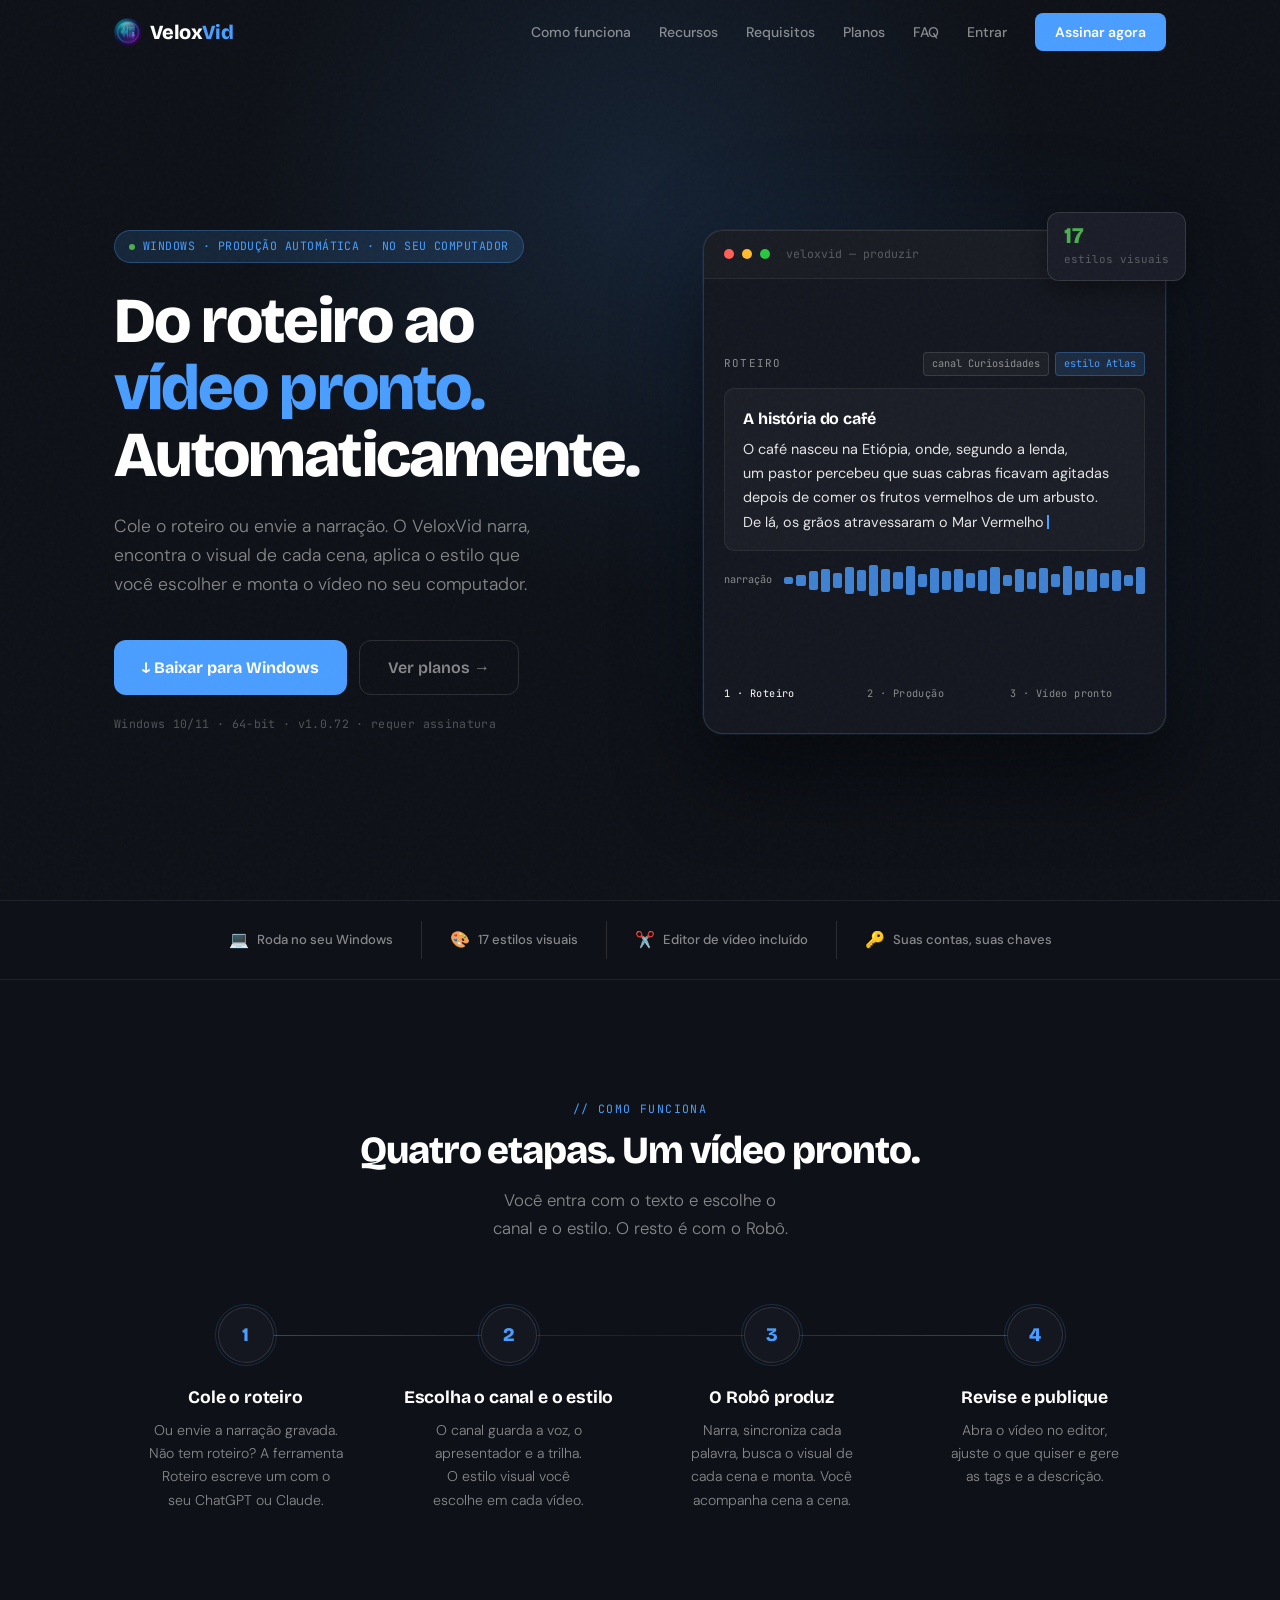
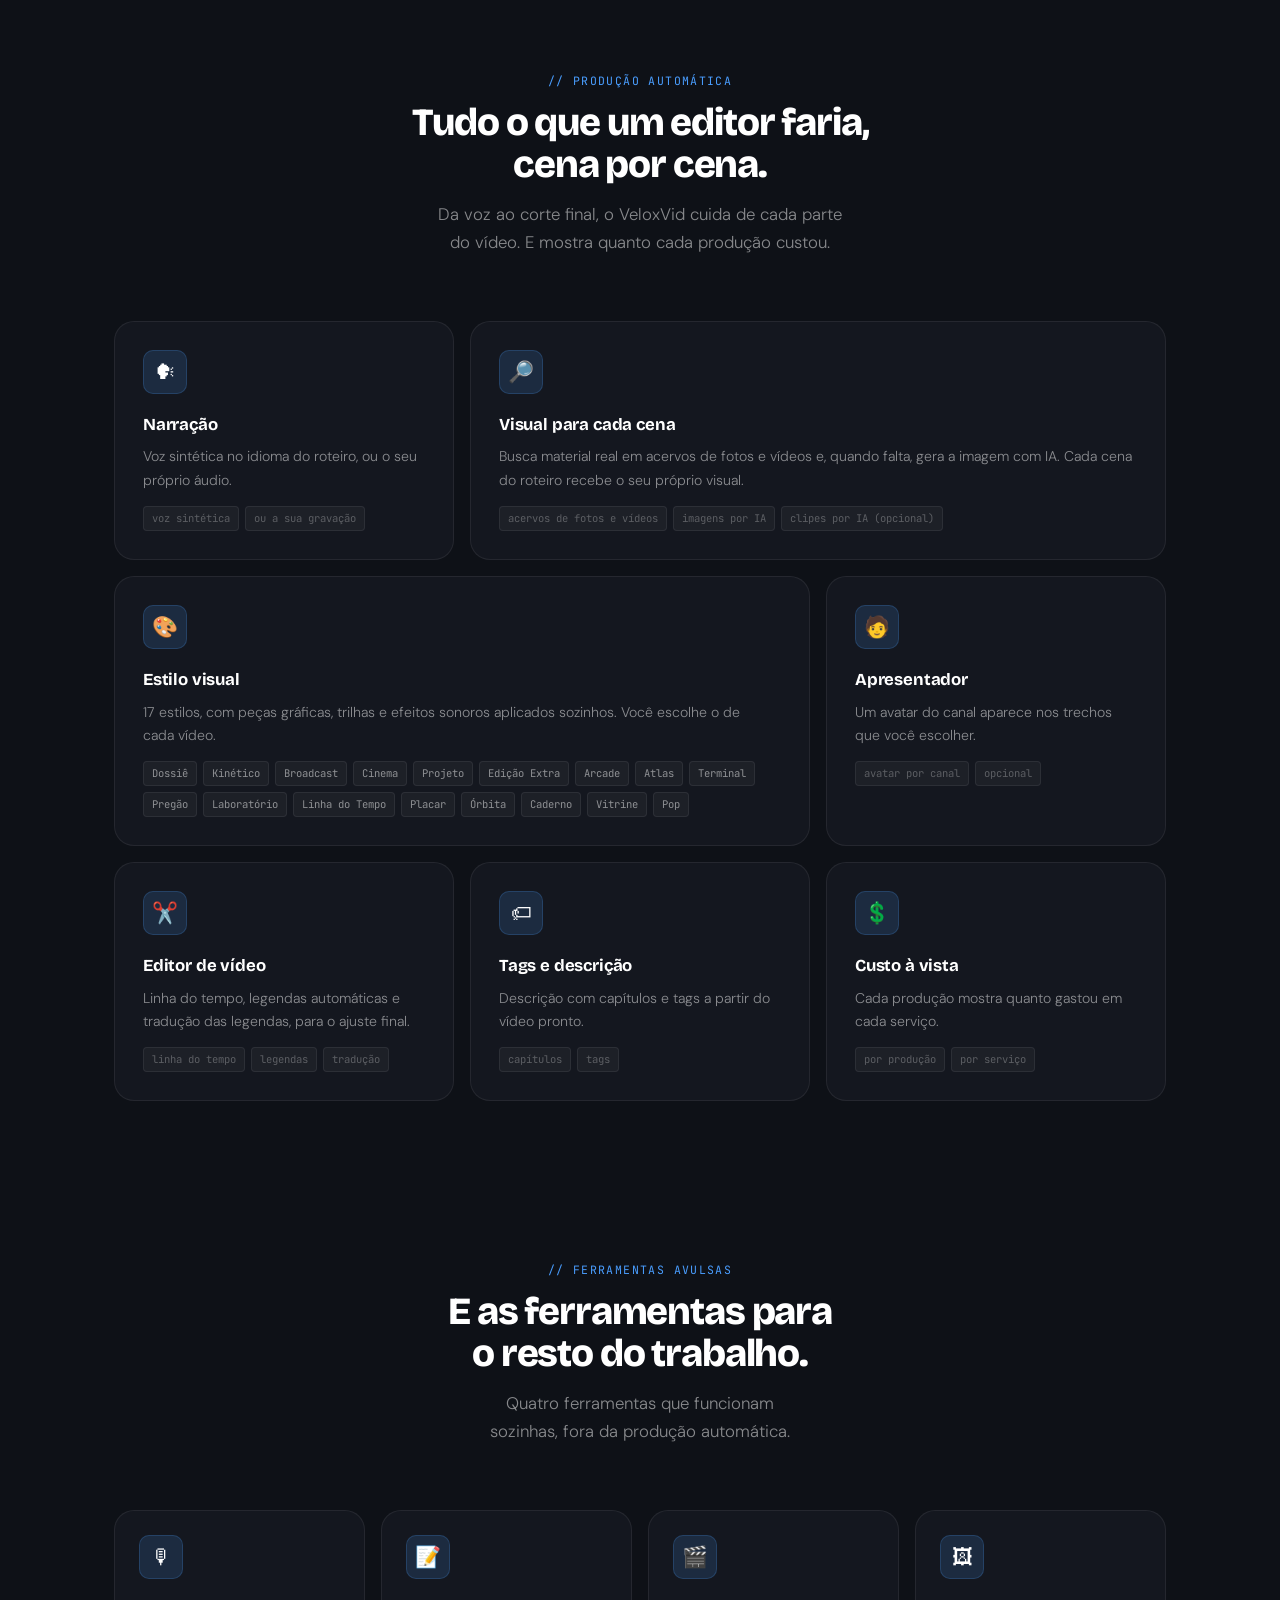
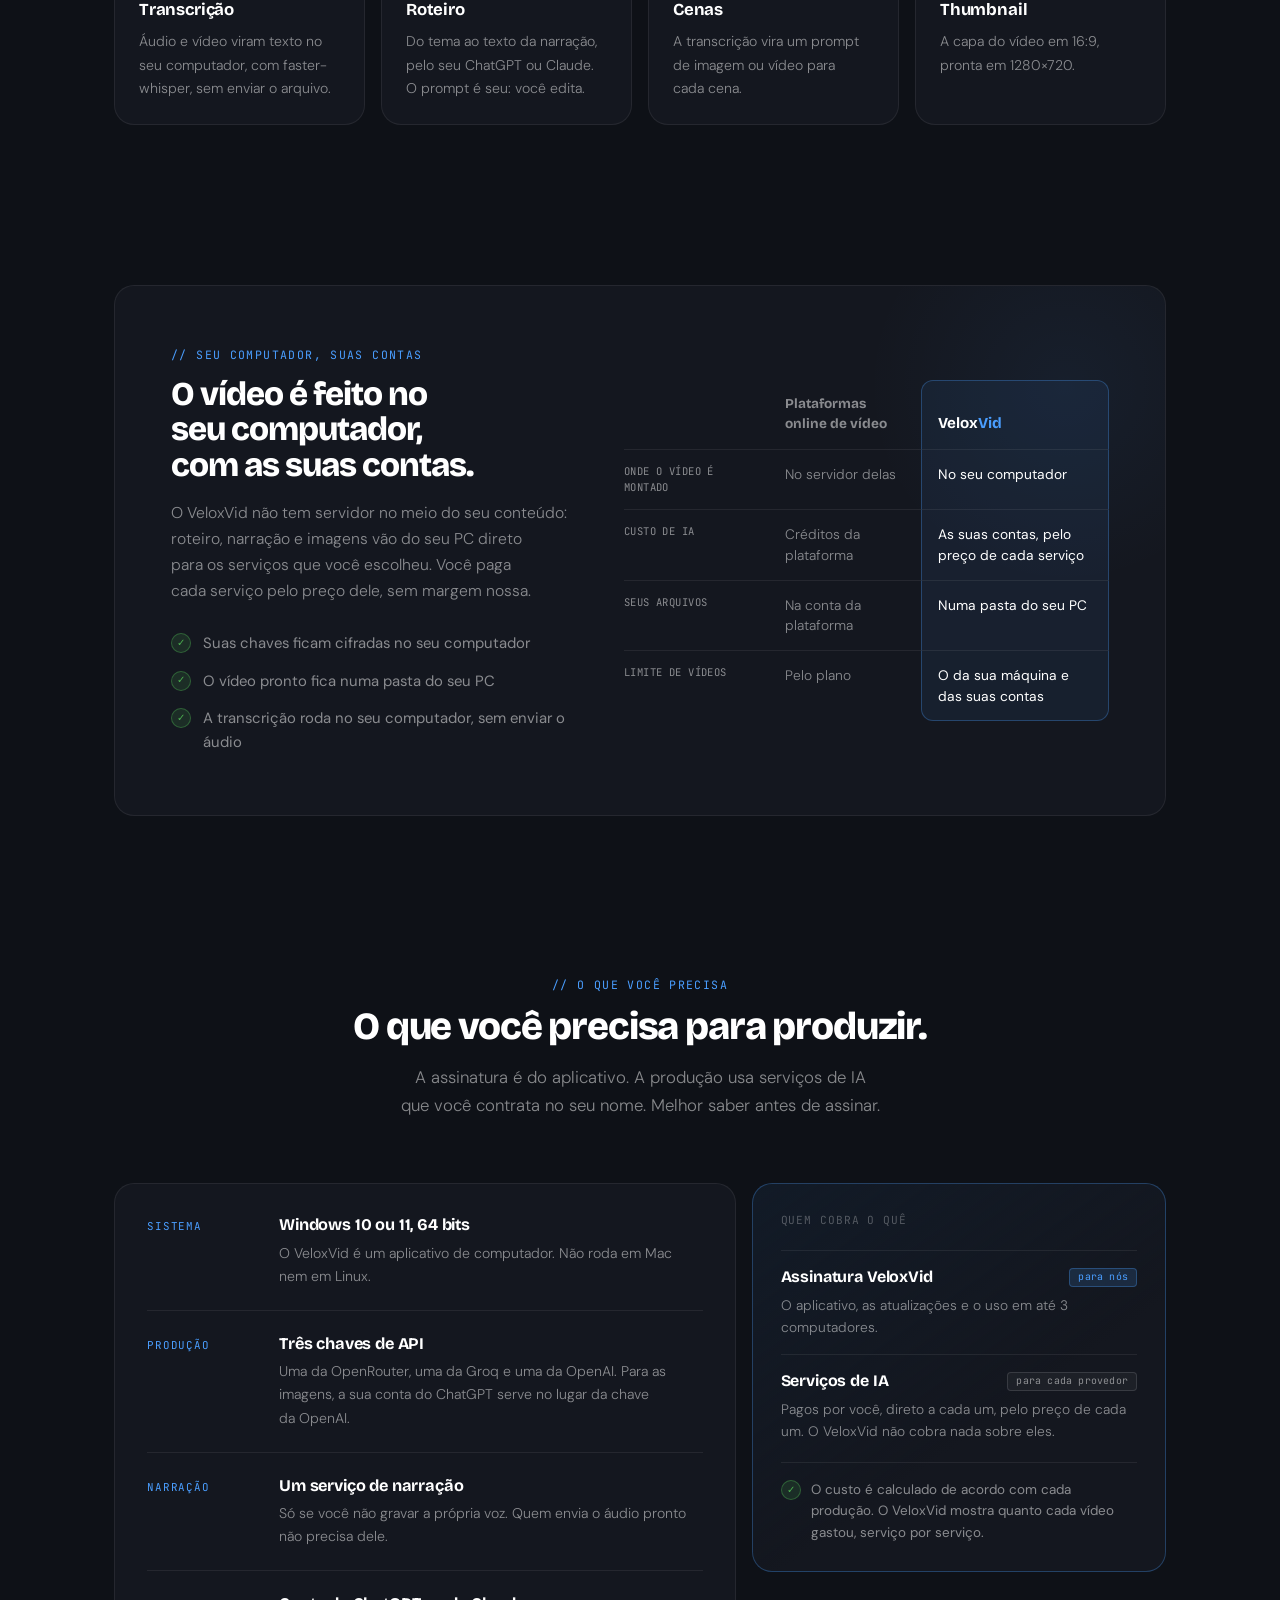
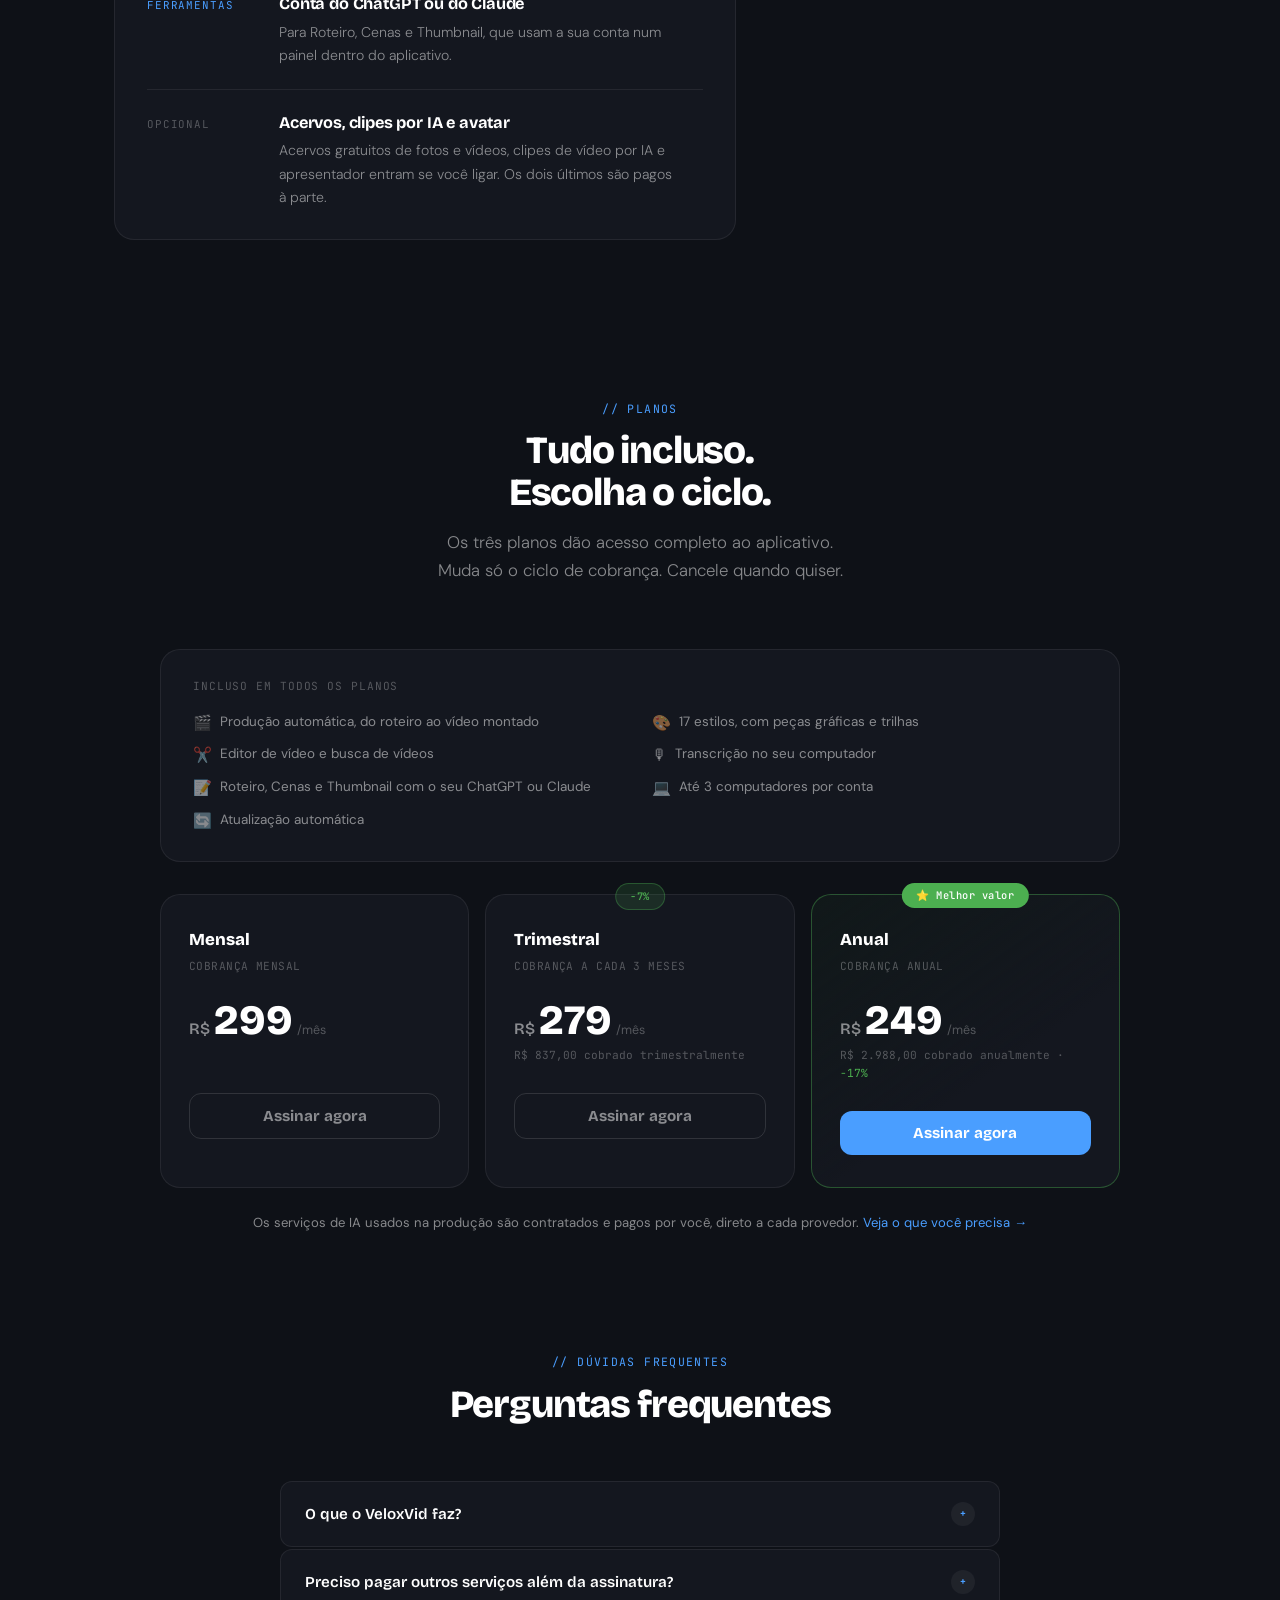
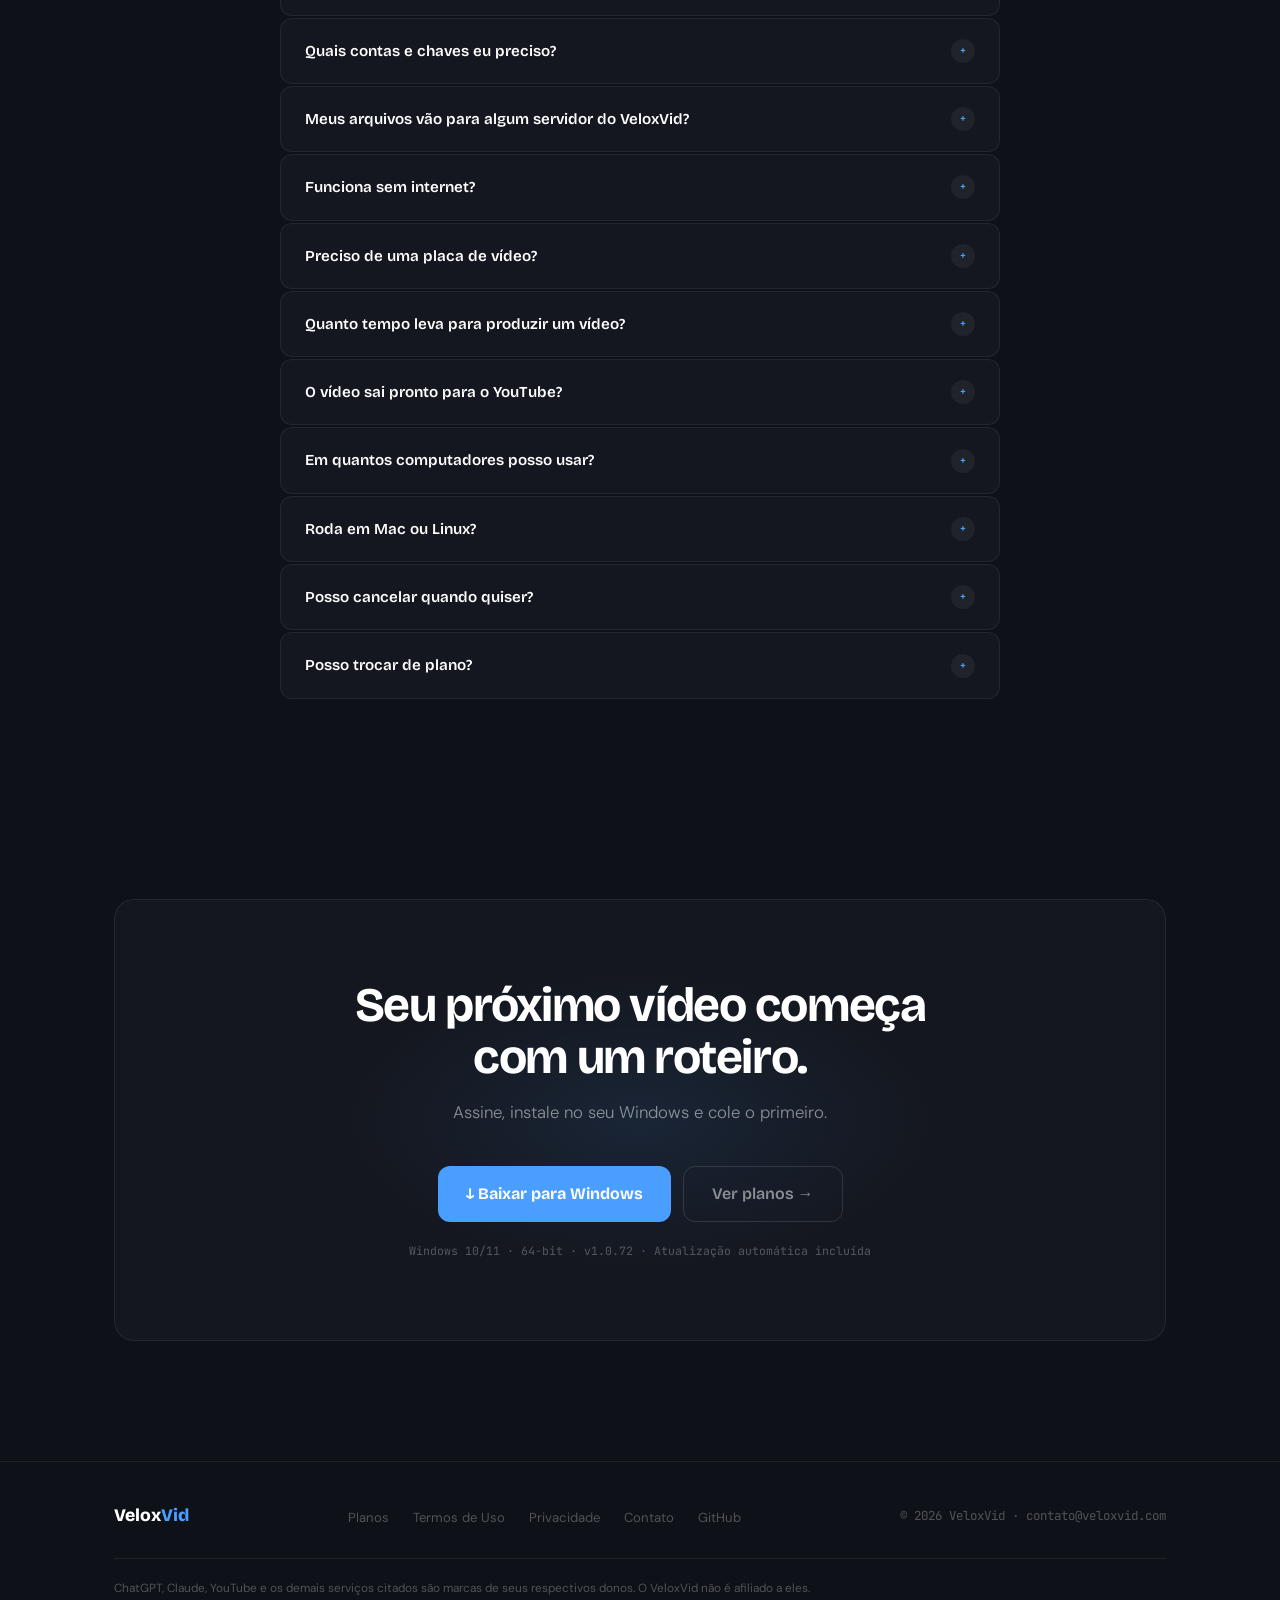
==== commit a2deed85: "Hero animado em três atos: roteiro, produção e vídeo pronto A janela do hero passa a contar a histór" ====
--- a/index.html
+++ b/index.html
@@ -127,45 +127,110 @@
         </div>
 
         <div class="hero-visual">
-          <div class="mockup-wrap" role="img" aria-label="Ilustração da tela Acompanhar do VeloxVid: um vídeo em produção, com as etapas Preparação, Vídeos reais, Imagens de IA e Montagem">
-            <div class="mockup-window" aria-hidden="true">
-              <div class="mockup-titlebar">
+          <div class="mockup-wrap">
+            <p class="sr-only">Ilustração animada do VeloxVid em três atos: o roteiro colado, a produção passando pelas etapas Preparação, Vídeos reais, Imagens de IA e Montagem, e o vídeo pronto.</p>
+            <div class="mockup-window" id="heroActs">
+              <div class="mockup-titlebar" aria-hidden="true">
                 <span class="titlebar-dot td-red"></span>
                 <span class="titlebar-dot td-amber"></span>
                 <span class="titlebar-dot td-green"></span>
-                <span class="titlebar-name">veloxvid — acompanhar</span>
+                <span class="titlebar-name" id="heroActName">veloxvid — acompanhar</span>
               </div>
-              <div class="mockup-body">
-                <div class="mock-job">
-                  <div class="mock-job-head">
-                    <span class="mock-job-title">A história do café</span>
-                    <span class="mock-pill"><span class="dot"></span>produzindo</span>
+
+              <div class="mockup-body hero-acts" aria-hidden="true">
+
+                <!-- Ato 1: o roteiro -->
+                <div class="hero-act" data-name="veloxvid — produzir">
+                  <div class="act-head">
+                    <span class="act-label">ROTEIRO</span>
+                    <span class="act-chips">
+                      <span class="act-chip">canal Curiosidades</span>
+                      <span class="act-chip accent">estilo Atlas</span>
+                    </span>
                   </div>
-                  <div class="mock-job-meta">canal Curiosidades · estilo Atlas</div>
-                  <div class="waveform" id="waveform"></div>
-                  <div class="mock-progress">
-                    <div class="mock-progress-track"><span></span></div>
-                    <span class="mock-progress-val">58%</span>
+                  <div class="act-script">
+                    <span class="act-script-title">A história do café</span>
+                    <span>O café nasceu na Etiópia, onde, segundo a lenda,</span>
+                    <span>um pastor percebeu que suas cabras ficavam agitadas</span>
+                    <span>depois de comer os frutos vermelhos de um arbusto.</span>
+                    <span>De lá, os grãos atravessaram o Mar Vermelho<i class="act-caret"></i></span>
+                  </div>
+                  <div class="act-voice">
+                    <span class="act-voice-label">narração</span>
+                    <div class="waveform" id="waveform"></div>
                   </div>
                 </div>
-                <div class="mock-stages">
-                  <div class="mock-stage done">
-                    <div class="mock-stage-head"><span class="mock-stage-mark">✓</span>Preparação</div>
-                    <div class="mock-stage-detail">narração, transcrição e plano</div>
+
+                <!-- Ato 2: a produção (é o que aparece sem JavaScript) -->
+                <div class="hero-act is-active" data-name="veloxvid — acompanhar">
+                  <div class="mock-job">
+                    <div class="mock-job-head">
+                      <span class="mock-job-title">A história do café</span>
+                      <span class="mock-pill"><span class="dot"></span>produzindo</span>
+                    </div>
+                    <div class="mock-job-meta">canal Curiosidades · estilo Atlas · 13 cenas</div>
+                    <div class="mock-progress">
+                      <div class="mock-progress-track"><span></span></div>
+                    </div>
                   </div>
-                  <div class="mock-stage active">
-                    <div class="mock-stage-head"><span class="mock-stage-mark"></span>Vídeos reais</div>
-                    <div class="mock-stage-detail">9 de 14 cenas avaliadas</div>
+                  <div class="mock-stages">
+                    <div class="mock-stage anim" style="--d: 0.7s">
+                      <div class="mock-stage-head"><span class="mock-stage-mark">✓</span>Preparação</div>
+                      <div class="mock-stage-detail">narração, transcrição e plano</div>
+                    </div>
+                    <div class="mock-stage anim" style="--d: 2s">
+                      <div class="mock-stage-head"><span class="mock-stage-mark">✓</span>Vídeos reais</div>
+                      <div class="mock-stage-detail">busca em acervos, cena a cena</div>
+                    </div>
+                    <div class="mock-stage anim" style="--d: 3.2s">
+                      <div class="mock-stage-head"><span class="mock-stage-mark">✓</span>Imagens de IA</div>
+                      <div class="mock-stage-detail">onde faltou material</div>
+                    </div>
+                    <div class="mock-stage anim" style="--d: 4.5s">
+                      <div class="mock-stage-head"><span class="mock-stage-mark">✓</span>Montagem</div>
+                      <div class="mock-stage-detail">juntando as cenas e o som</div>
+                    </div>
                   </div>
-                  <div class="mock-stage pending">
-                    <div class="mock-stage-head"><span class="mock-stage-mark"></span>Imagens de IA</div>
-                    <div class="mock-stage-detail">depois da busca</div>
-                  </div>
-                  <div class="mock-stage pending">
-                    <div class="mock-stage-head"><span class="mock-stage-mark"></span>Montagem</div>
-                    <div class="mock-stage-detail">no fim</div>
+                  <div class="act-scenes">
+                    <img src="/assets/img/cena-1.webp" alt="" width="240" height="135" style="--d: 1.1s" />
+                    <img src="/assets/img/cena-2.webp" alt="" width="240" height="135" style="--d: 1.6s" />
+                    <img src="/assets/img/cena-3.webp" alt="" width="240" height="135" style="--d: 2.1s" />
+                    <img src="/assets/img/cena-4.webp" alt="" width="240" height="135" style="--d: 2.6s" />
+                    <img src="/assets/img/cena-5.webp" alt="" width="240" height="135" style="--d: 3.1s" />
+                    <img src="/assets/img/cena-6.webp" alt="" width="240" height="135" style="--d: 3.6s" />
                   </div>
                 </div>
+
+                <!-- Ato 3: o vídeo pronto -->
+                <div class="hero-act act-final" data-name="veloxvid — produções">
+                  <div class="act-player">
+                    <video muted loop playsinline preload="none" tabindex="-1" width="640" height="360" poster="/assets/img/estilo-atlas-poster.webp" data-src="/assets/video/estilo-atlas.mp4"></video>
+                    <span class="act-player-chip">exemplo do estilo Atlas</span>
+                  </div>
+                  <div class="act-done">
+                    <div>
+                      <span class="mock-job-title">A história do café</span>
+                      <span class="mock-job-meta">MP4 salvo neste computador</span>
+                    </div>
+                    <span class="mock-pill done">✓ entregue</span>
+                  </div>
+                </div>
+
+              </div>
+
+              <div class="hero-steps">
+                <button type="button" class="hero-step" aria-pressed="false">
+                  <span class="hero-step-track"><span class="hero-step-fill"></span></span>
+                  <span class="hero-step-label">1 · Roteiro</span>
+                </button>
+                <button type="button" class="hero-step" aria-pressed="false">
+                  <span class="hero-step-track"><span class="hero-step-fill"></span></span>
+                  <span class="hero-step-label">2 · Produção</span>
+                </button>
+                <button type="button" class="hero-step" aria-pressed="false">
+                  <span class="hero-step-track"><span class="hero-step-fill"></span></span>
+                  <span class="hero-step-label">3 · Vídeo pronto</span>
+                </button>
               </div>
             </div>
             <div class="mockup-badge" aria-hidden="true">
--- a/assets/site.css
+++ b/assets/site.css
@@ -528,7 +528,7 @@
 /* Floating badge */
 .mockup-badge {
   position: absolute;
-  bottom: -16px;
+  top: -18px;
   right: -20px;
   background: var(--bg-card2);
   border: 1px solid var(--border-mid);
@@ -553,6 +553,236 @@
   margin-top: 3px;
   display: block;
 }
+
+/* ─── Hero: a janela em três atos (roteiro → produção → vídeo pronto) ───
+   O site.js troca o ato ativo. Sem JavaScript, fica o ato 2, parado no fim. */
+.sr-only {
+  position: absolute;
+  width: 1px; height: 1px;
+  overflow: hidden;
+  clip: rect(0 0 0 0);
+  white-space: nowrap;
+}
+
+.hero-acts {
+  box-sizing: border-box;
+  height: 392px;
+  display: flex;
+  flex-direction: column;
+  justify-content: center;
+}
+.hero-act {
+  display: none;
+  flex-direction: column;
+  gap: 12px;
+}
+.hero-act.is-active { display: flex; }
+
+@keyframes actIn {
+  from { opacity: 0; transform: translateY(8px); }
+  to   { opacity: 1; transform: none; }
+}
+@keyframes actFill { from { width: 4%; } to { width: 96%; } }
+@keyframes stageDone {
+  to { background: rgba(76,175,80,0.15); border-color: rgba(76,175,80,0.4); color: var(--green); }
+}
+@keyframes stepFill { from { width: 0; } to { width: 100%; } }
+
+/* Ato 1: o roteiro */
+.act-head {
+  display: flex;
+  align-items: center;
+  justify-content: space-between;
+  gap: 12px;
+}
+.act-label {
+  font-family: 'JetBrains Mono', monospace;
+  font-size: 0.68rem;
+  letter-spacing: 0.1em;
+  color: var(--txt-2);
+}
+.act-chips { display: flex; gap: 6px; }
+.act-chip {
+  font-family: 'JetBrains Mono', monospace;
+  font-size: 0.64rem;
+  color: var(--txt-2);
+  background: rgba(255,255,255,0.04);
+  border: 1px solid var(--border-mid);
+  border-radius: 4px;
+  padding: 3px 8px;
+  white-space: nowrap;
+}
+.act-chip.accent {
+  color: var(--blue);
+  background: var(--blue-dim);
+  border-color: rgba(74,158,255,0.3);
+}
+.act-script {
+  display: flex;
+  flex-direction: column;
+  background: rgba(255,255,255,0.03);
+  border: 1px solid var(--border);
+  border-radius: 10px;
+  padding: 16px 18px;
+  font-size: 0.9rem;
+  line-height: 1.7;
+  color: rgba(255,255,255,0.88);
+}
+.act-script > span { animation: actIn 0.5s ease both; }
+.act-script > span:nth-child(2) { animation-delay: 0.5s; }
+.act-script > span:nth-child(3) { animation-delay: 1.2s; }
+.act-script > span:nth-child(4) { animation-delay: 1.9s; }
+.act-script > span:nth-child(5) { animation-delay: 2.6s; }
+.act-script-title {
+  font-family: 'Bricolage Grotesque', sans-serif;
+  font-weight: 700;
+  font-size: 1rem;
+  letter-spacing: -0.01em;
+  color: var(--txt);
+  margin-bottom: 4px;
+}
+.act-caret {
+  display: inline-block;
+  width: 2px; height: 1em;
+  margin-left: 3px;
+  vertical-align: -2px;
+  background: var(--blue);
+  animation: blink 0.9s step-end infinite;
+}
+.act-voice {
+  display: flex;
+  align-items: center;
+  gap: 12px;
+}
+.act-voice-label {
+  font-family: 'JetBrains Mono', monospace;
+  font-size: 0.64rem;
+  color: var(--txt-2);
+}
+.act-voice .waveform {
+  flex: 1;
+  height: 34px;
+  margin: 0;
+  padding: 0;
+}
+
+/* Ato 2: a produção */
+.hero-act .mock-job { margin-bottom: 0; }
+.hero-act .mock-progress { margin-top: 10px; }
+.hero-act .mock-progress-track span {
+  width: 96%;
+  animation: actFill 5s ease-in-out both;
+}
+.mock-stage.anim .mock-stage-mark {
+  animation: stageDone 0.4s ease forwards;
+  animation-delay: var(--d, 0s);
+}
+.mock-stage.anim .mock-stage-detail { color: var(--txt-2); }
+.act-scenes {
+  display: grid;
+  grid-template-columns: repeat(6, minmax(0, 1fr));
+  gap: 6px;
+}
+.act-scenes img {
+  display: block;
+  width: 100%;
+  height: auto;
+  aspect-ratio: 16 / 9;
+  object-fit: cover;
+  border-radius: 5px;
+  animation: actIn 0.45s ease both;
+  animation-delay: var(--d, 0s);
+}
+
+/* Ato 3: o vídeo pronto */
+.hero-act.act-final { animation: actIn 0.5s ease both; }
+.act-player {
+  position: relative;
+  border-radius: 10px;
+  overflow: hidden;
+  border: 1px solid var(--border-mid);
+  background: #0d0d14;
+}
+.act-player video {
+  display: block;
+  width: 100%;
+  height: auto;
+  aspect-ratio: 16 / 9;
+  object-fit: cover;
+}
+.act-player-chip {
+  position: absolute;
+  top: 10px; left: 10px;
+  font-family: 'JetBrains Mono', monospace;
+  font-size: 0.64rem;
+  color: #fff;
+  background: rgba(14,17,23,0.78);
+  border: 1px solid rgba(255,255,255,0.18);
+  border-radius: 4px;
+  padding: 3px 8px;
+}
+.act-done {
+  display: flex;
+  align-items: center;
+  justify-content: space-between;
+  gap: 12px;
+}
+.act-done > div { display: flex; flex-direction: column; gap: 2px; }
+.act-done .mock-job-meta { margin-top: 0; }
+.mock-pill.done {
+  color: var(--green);
+  background: rgba(76,175,80,0.12);
+  border-color: rgba(76,175,80,0.4);
+}
+
+/* Os três passos, embaixo da janela */
+.hero-steps {
+  display: none;
+  grid-template-columns: repeat(3, minmax(0, 1fr));
+  gap: 8px;
+  padding: 0 20px 18px;
+}
+.js .hero-steps { display: grid; }
+.hero-step {
+  display: flex;
+  flex-direction: column;
+  gap: 7px;
+  padding: 6px 0 0;
+  min-height: 44px;
+  background: none;
+  border: none;
+  cursor: pointer;
+  text-align: left;
+  font-family: inherit;
+}
+.hero-step-track {
+  display: block;
+  height: 3px;
+  border-radius: 3px;
+  background: rgba(255,255,255,0.1);
+  overflow: hidden;
+}
+.hero-step-fill {
+  display: block;
+  width: 0;
+  height: 100%;
+  border-radius: 3px;
+  background: var(--blue);
+}
+.hero-step.is-done .hero-step-fill { width: 100%; }
+.hero-step.is-active .hero-step-fill {
+  width: 100%;
+  animation: stepFill var(--dur, 5s) linear both;
+}
+.hero-step-label {
+  font-family: 'JetBrains Mono', monospace;
+  font-size: 0.64rem;
+  letter-spacing: 0.04em;
+  color: var(--txt-2);
+  transition: color 0.2s;
+}
+.hero-step.is-active .hero-step-label,
+.hero-step:hover .hero-step-label { color: var(--txt); }
 
 /* ─── Trust bar ─── */
 .trust-bar {
@@ -1672,8 +1902,15 @@
   .req-item { grid-template-columns: 1fr; gap: 6px; padding: 20px 0; }
   .cta-box { padding: 56px 24px; }
   .modal-box { padding: 28px 22px; }
-  .mock-stages { grid-template-columns: 1fr; }
-  .mock-stage.pending { display: none; }
+  .hero-acts { height: 316px; padding: 16px; }
+  .hero-step-label { font-size: 0.58rem; letter-spacing: 0; white-space: nowrap; }
+  .hero-visual .mockup-badge { display: none; }
+  /* no celular o roteiro corre como um parágrafo só, em vez de linha a linha */
+  .act-script { display: block; padding: 14px 16px; font-size: 0.82rem; }
+  .act-script-title { display: block; }
+  .act-chip:not(.accent) { display: none; }
+  .hero-act .mock-stage-detail { display: none; }
+  .hero-steps { padding: 0 16px 16px; }
 
   /* A tabela vira uma pilha de cartões */
   .compare-table,
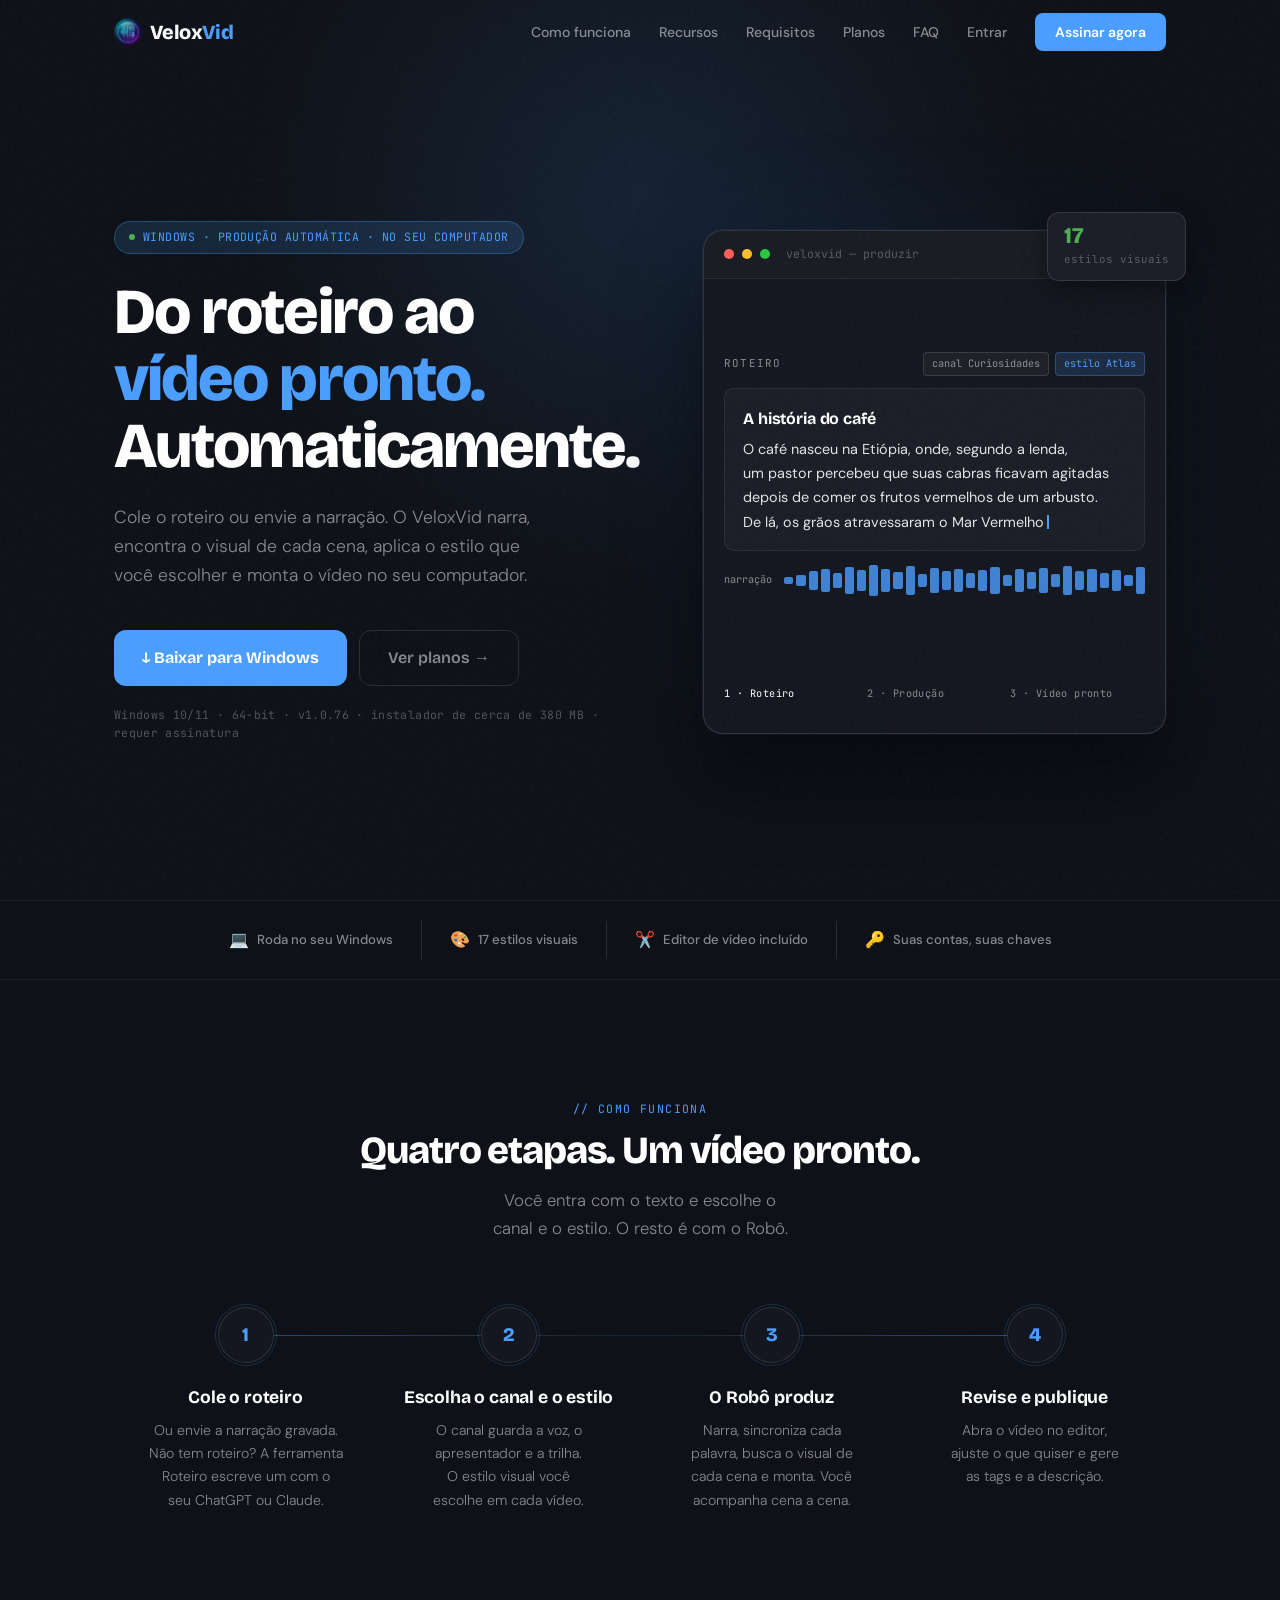
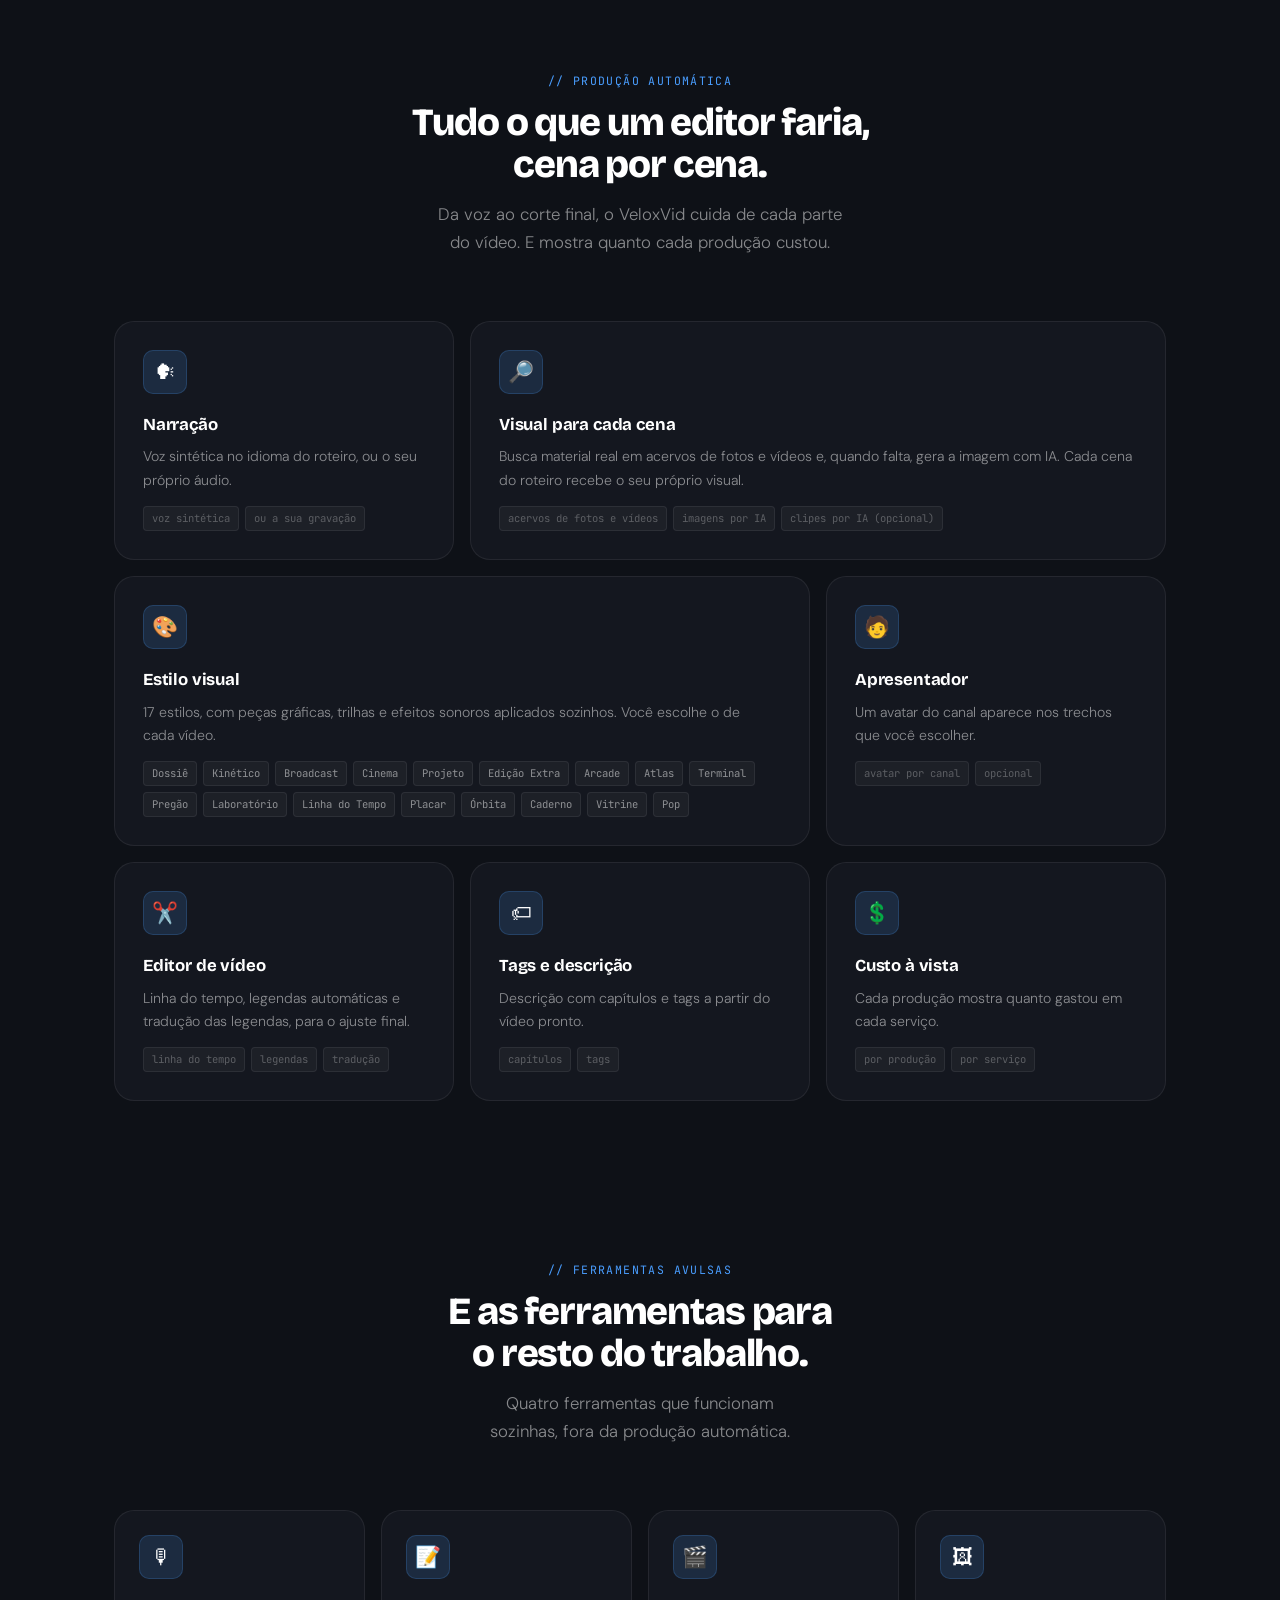
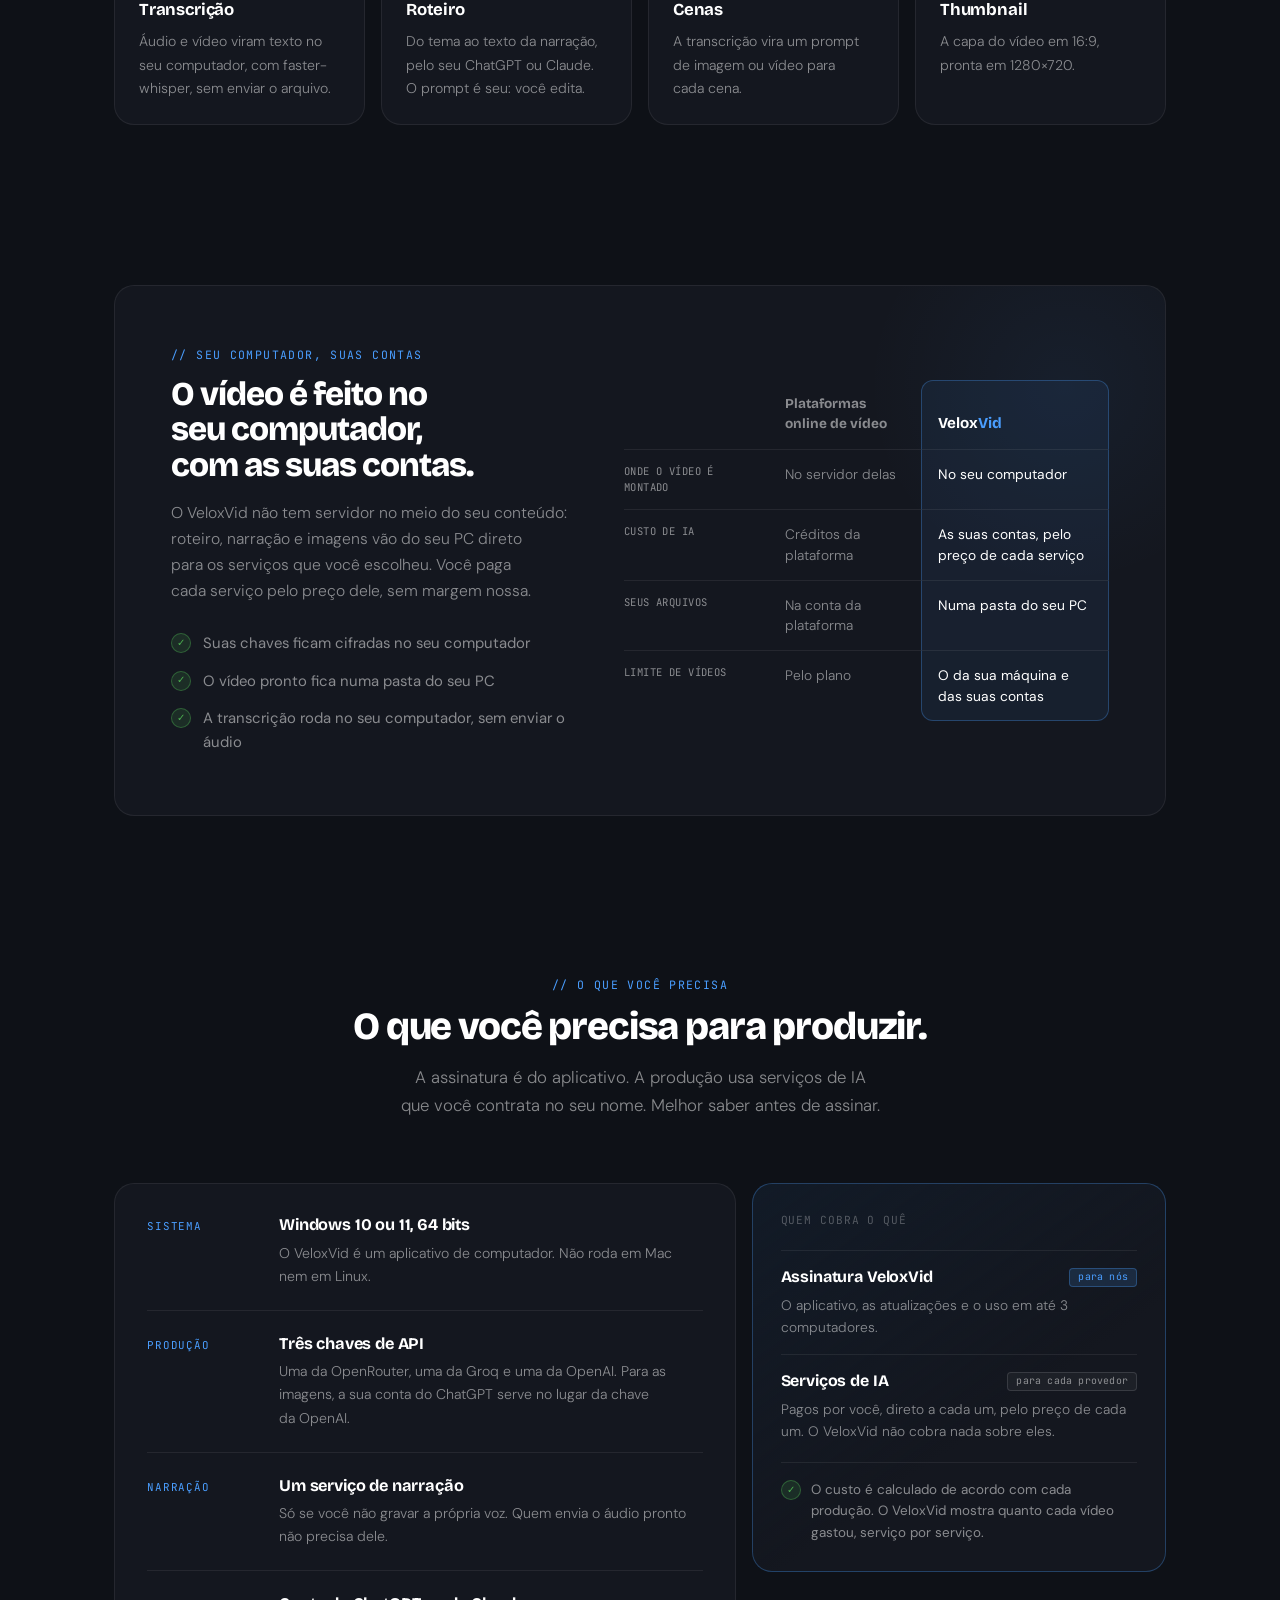
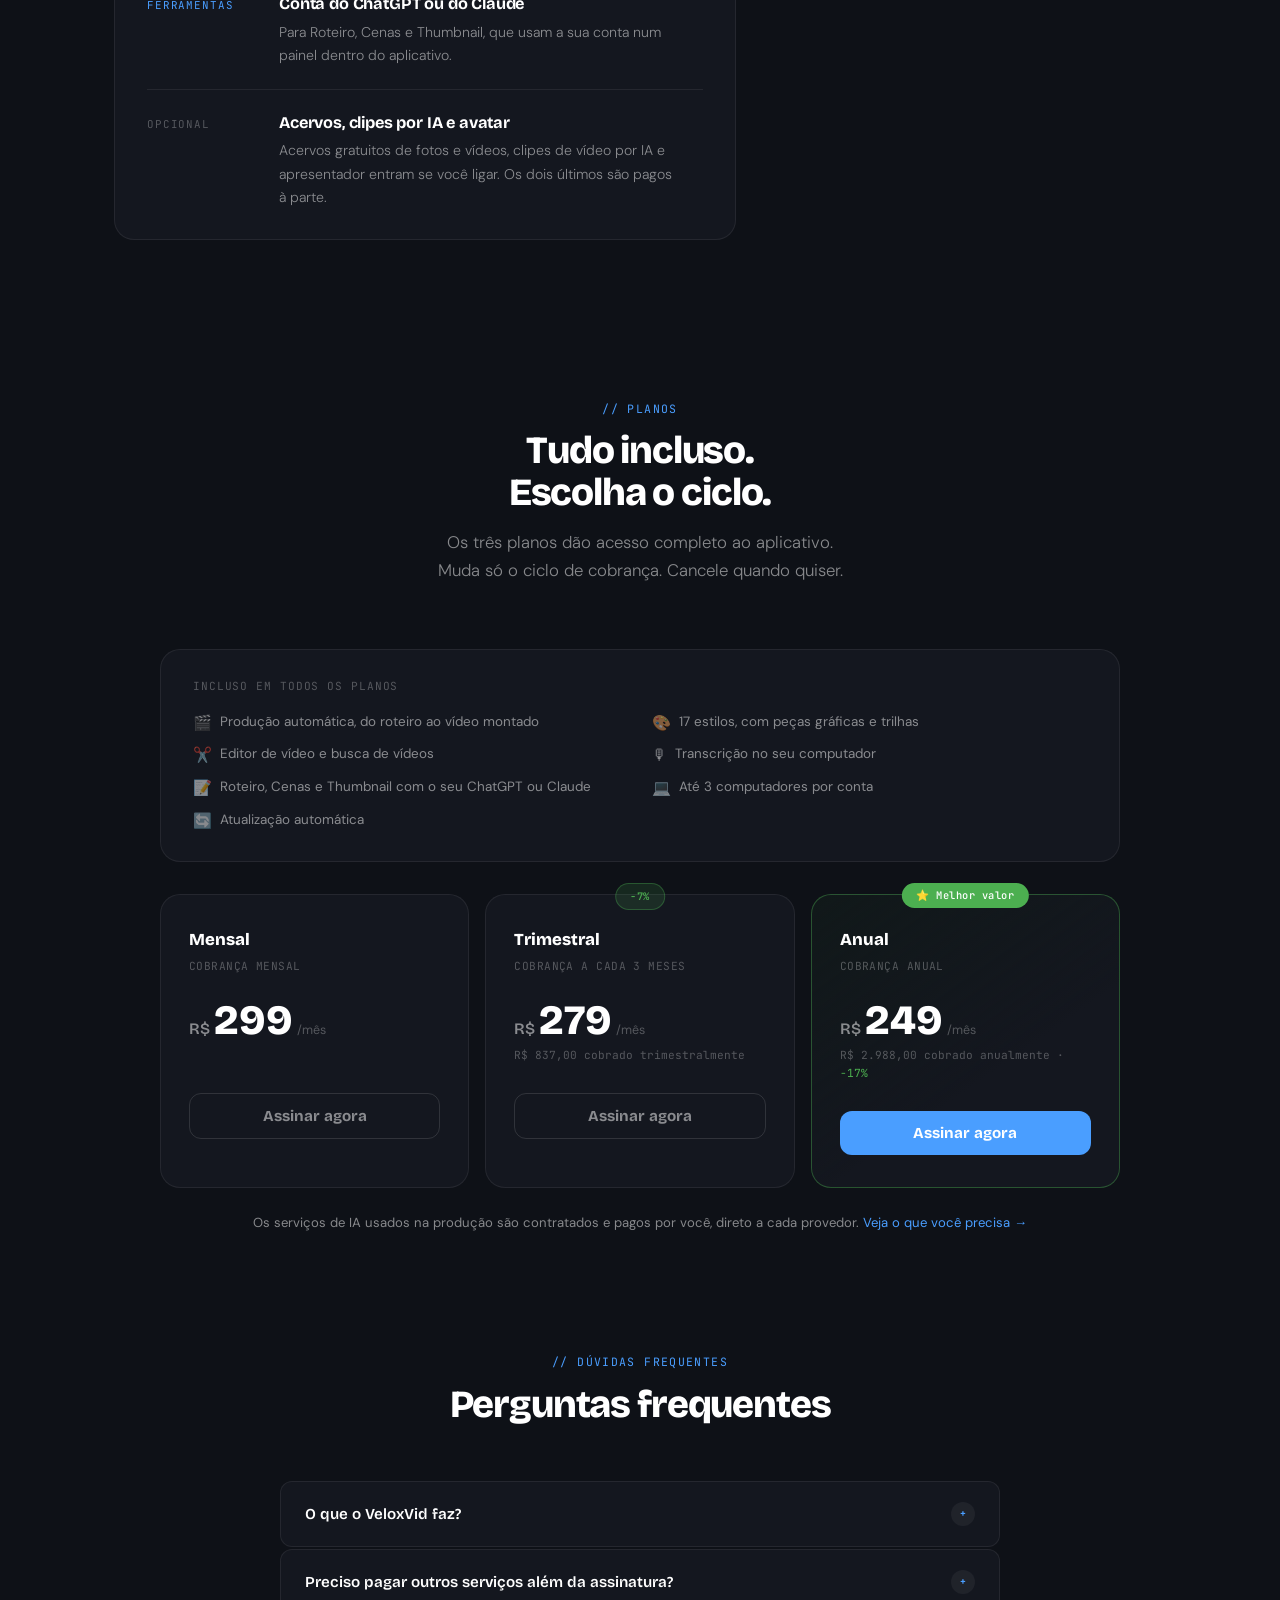
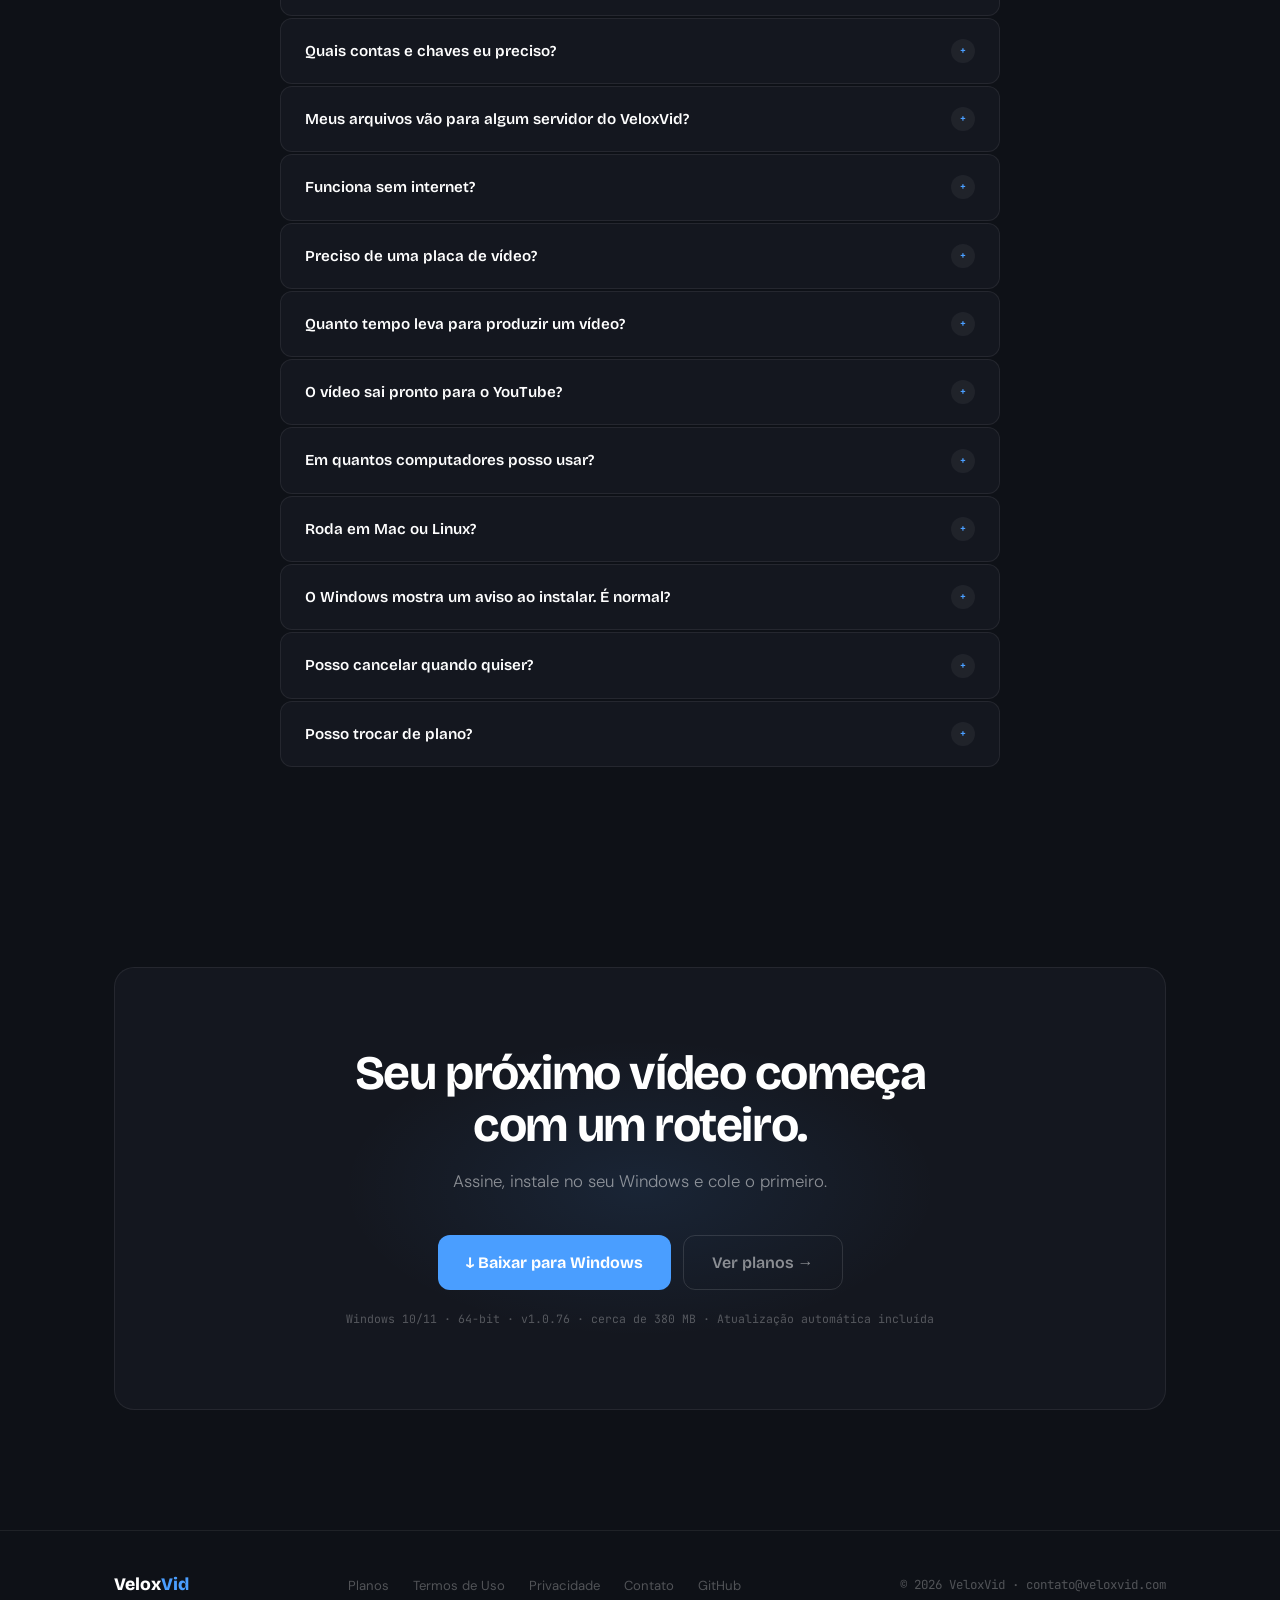
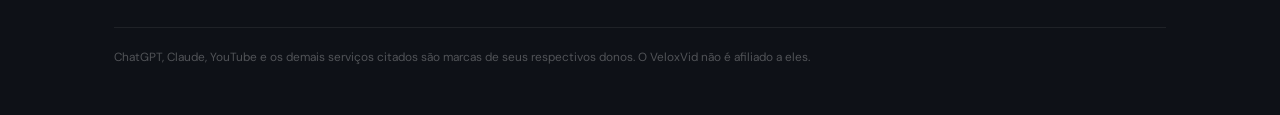
==== commit a315b104: "Download aponta para a v1.0.76, com a versão num lugar só - assets/release.js guarda a versão e o ta" ====
--- a/index.html
+++ b/index.html
@@ -118,12 +118,12 @@
             Cole o roteiro ou envie a narração. O VeloxVid narra, encontra o visual de cada cena, aplica o estilo que você escolher e monta o vídeo no seu computador.
           </p>
           <div class="hero-actions">
-            <a href="#" data-download class="btn-primary">
+            <a href="https://github.com/wyllenlima/VeloxVid-releases/releases" data-download class="btn-primary">
               ↓ Baixar para Windows
             </a>
             <a href="#pricing" class="btn-secondary">Ver planos →</a>
           </div>
-          <p class="hero-note">Windows 10/11 · 64-bit · <span class="app-version">-</span> · requer assinatura</p>
+          <p class="hero-note">Windows 10/11 · 64-bit<span class="release-info" hidden> · <span data-release="version"></span> · instalador de <span data-release="size"></span></span> · requer assinatura</p>
         </div>
 
         <div class="hero-visual">
@@ -736,6 +736,16 @@
 
         <div class="faq-item">
           <h3><button class="faq-q" type="button">
+            O Windows mostra um aviso ao instalar. É normal?
+            <span class="faq-arrow" aria-hidden="true">+</span>
+          </button></h3>
+          <div class="faq-a">
+            <div class="faq-a-inner">Sim. O instalador ainda não tem assinatura digital, então o Windows pode mostrar a tela “O Windows protegeu o computador”. Para continuar, clique em “Mais informações” e depois em “Executar assim mesmo”.</div>
+          </div>
+        </div>
+
+        <div class="faq-item">
+          <h3><button class="faq-q" type="button">
             Posso cancelar quando quiser?
             <span class="faq-arrow" aria-hidden="true">+</span>
           </button></h3>
@@ -764,12 +774,12 @@
         <h2>Seu próximo vídeo começa<br>com um roteiro.</h2>
         <p>Assine, instale no seu Windows e cole o primeiro.</p>
         <div class="cta-actions">
-          <a href="#" data-download class="btn-primary">
+          <a href="https://github.com/wyllenlima/VeloxVid-releases/releases" data-download class="btn-primary">
             ↓ Baixar para Windows
           </a>
           <a href="#pricing" class="btn-secondary">Ver planos →</a>
         </div>
-        <p class="cta-note">Windows 10/11 · 64-bit · <span class="app-version">-</span> · Atualização automática incluída</p>
+        <p class="cta-note">Windows 10/11 · 64-bit<span class="release-info" hidden> · <span data-release="version"></span> · <span data-release="size"></span></span> · Atualização automática incluída</p>
       </div>
     </div>
   </section>
@@ -795,18 +805,8 @@
   </footer>
 
   <!-- ─── JS ─── -->
-  <script>
-    // ╔══════════════════════════════════════════════════════════╗
-    // ║  RELEASE — altere aqui a cada novo lançamento           ║
-    // ╚══════════════════════════════════════════════════════════╝
-    const APP_RELEASE  = 'v1.0.72'; // ← atualize esta linha
-    const APP_VERSION = APP_RELEASE.replace(/^v/, '')
-    const DOWNLOAD_URL = `https://github.com/wyllenlima/VeloxVid-releases/releases/download/${APP_RELEASE}/VeloxVid-Setup.exe`;
-
-    // ─── Versão e URLs de download ────────────────────────────
-    document.querySelectorAll('.app-version').forEach(el => el.textContent = APP_RELEASE);
-    document.querySelectorAll('[data-download]').forEach(el => el.href = DOWNLOAD_URL);
-  </script>
+  <!-- A versão do aplicativo e o link de download ficam em assets/release.js -->
+  <script src="/assets/release.js"></script>
   <script src="/assets/site.js" defer></script>
 </body>
 </html>
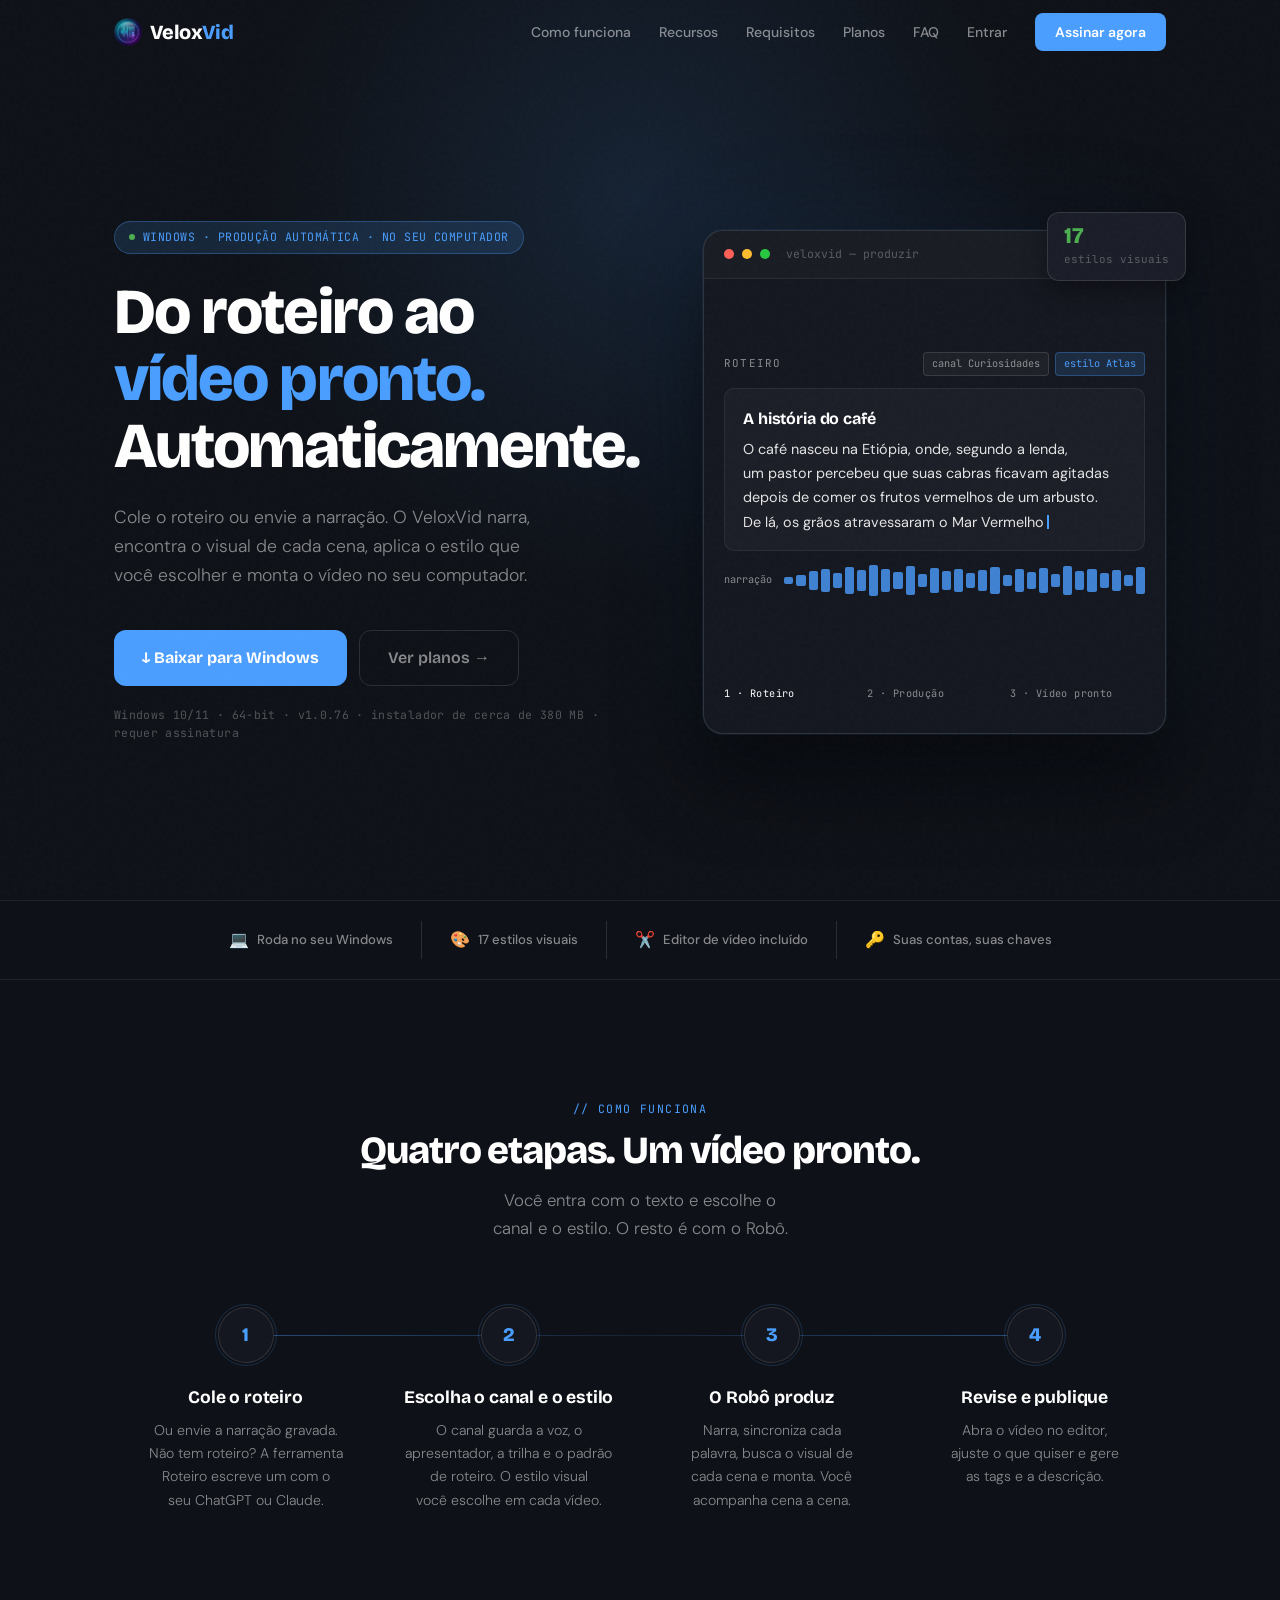
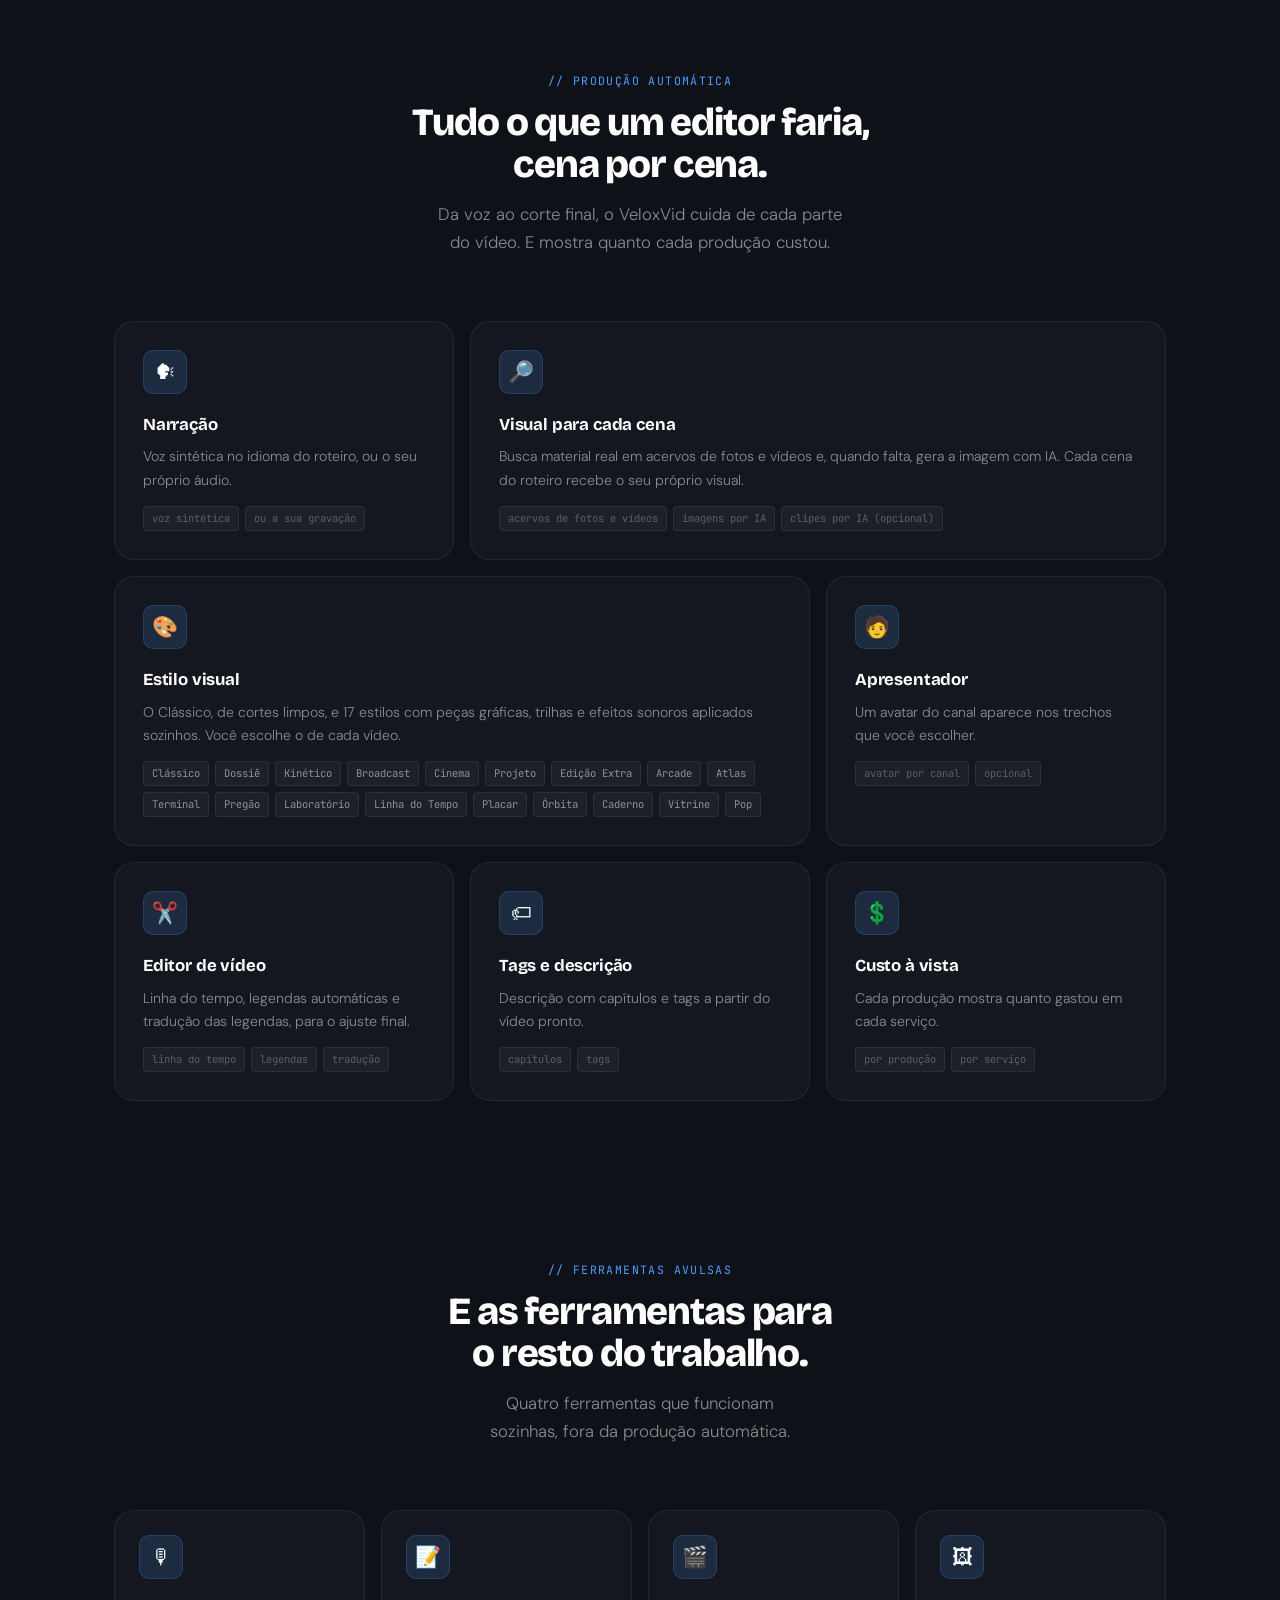
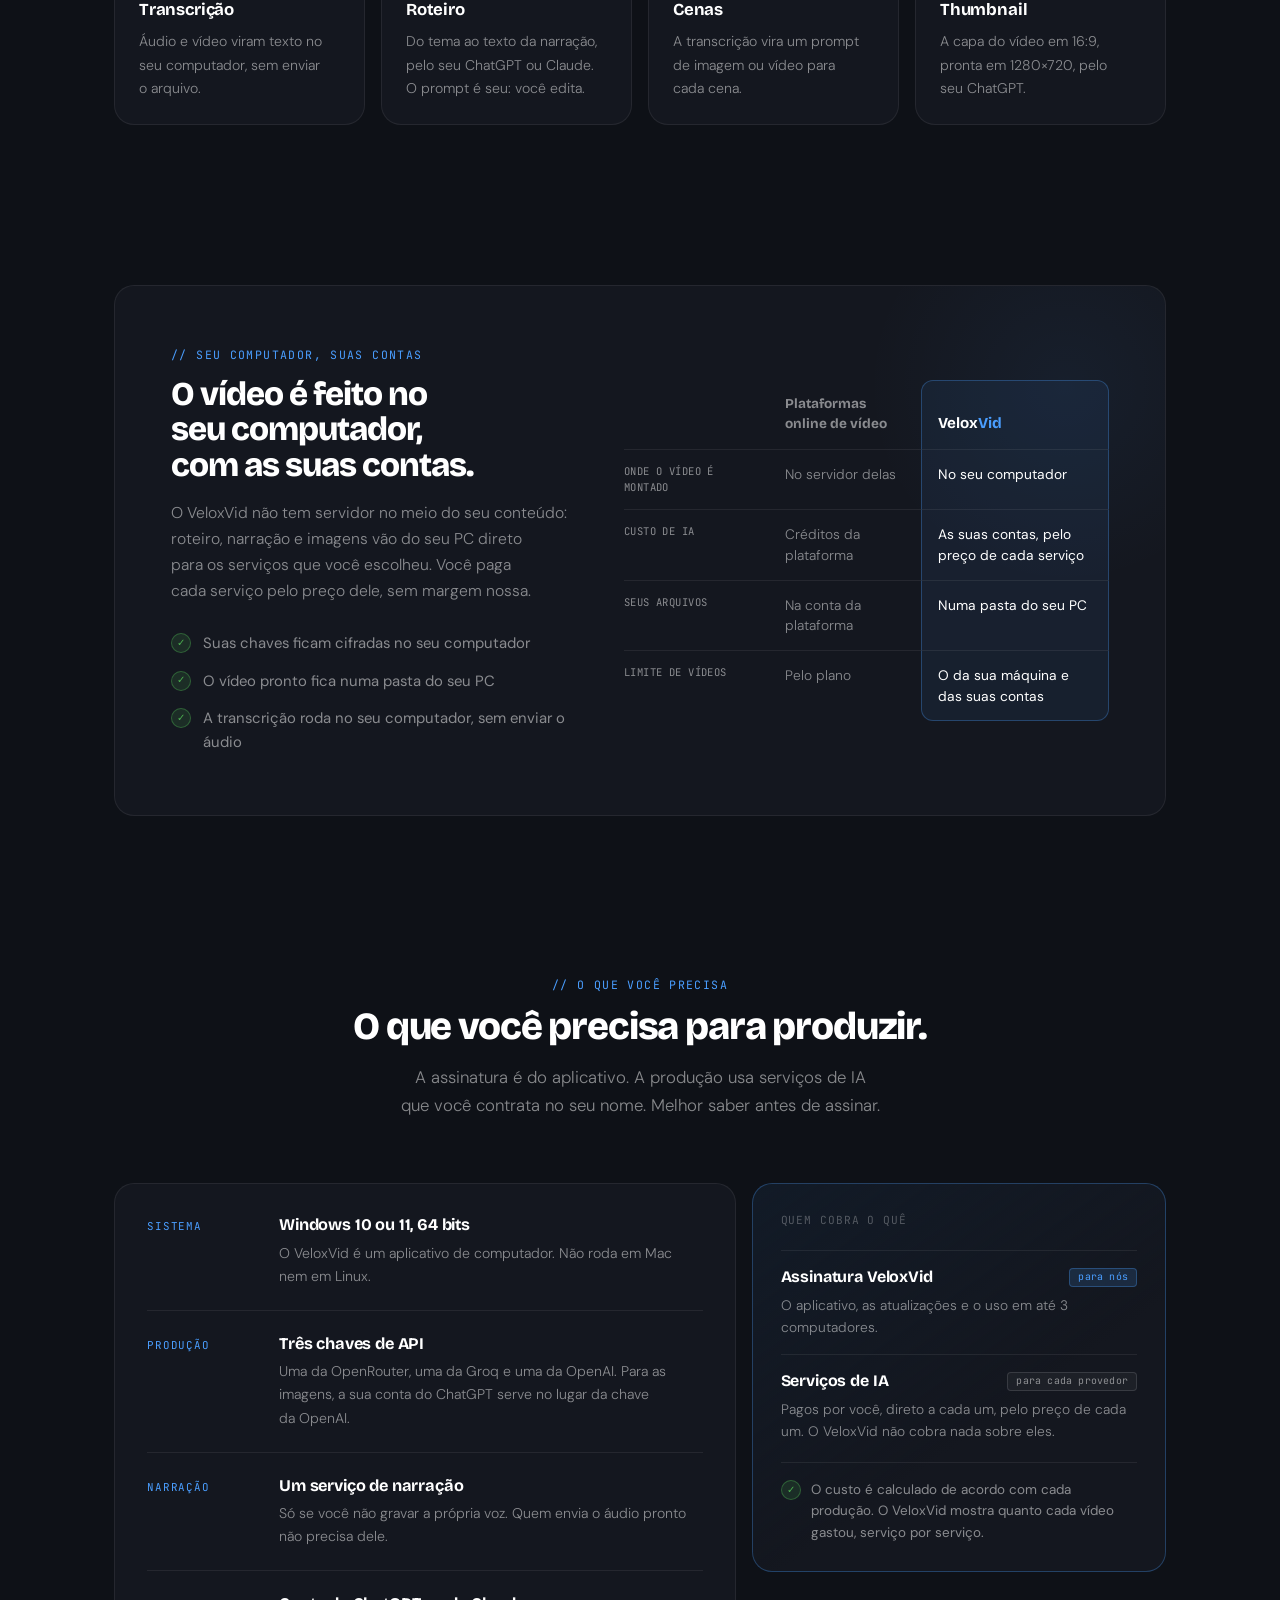
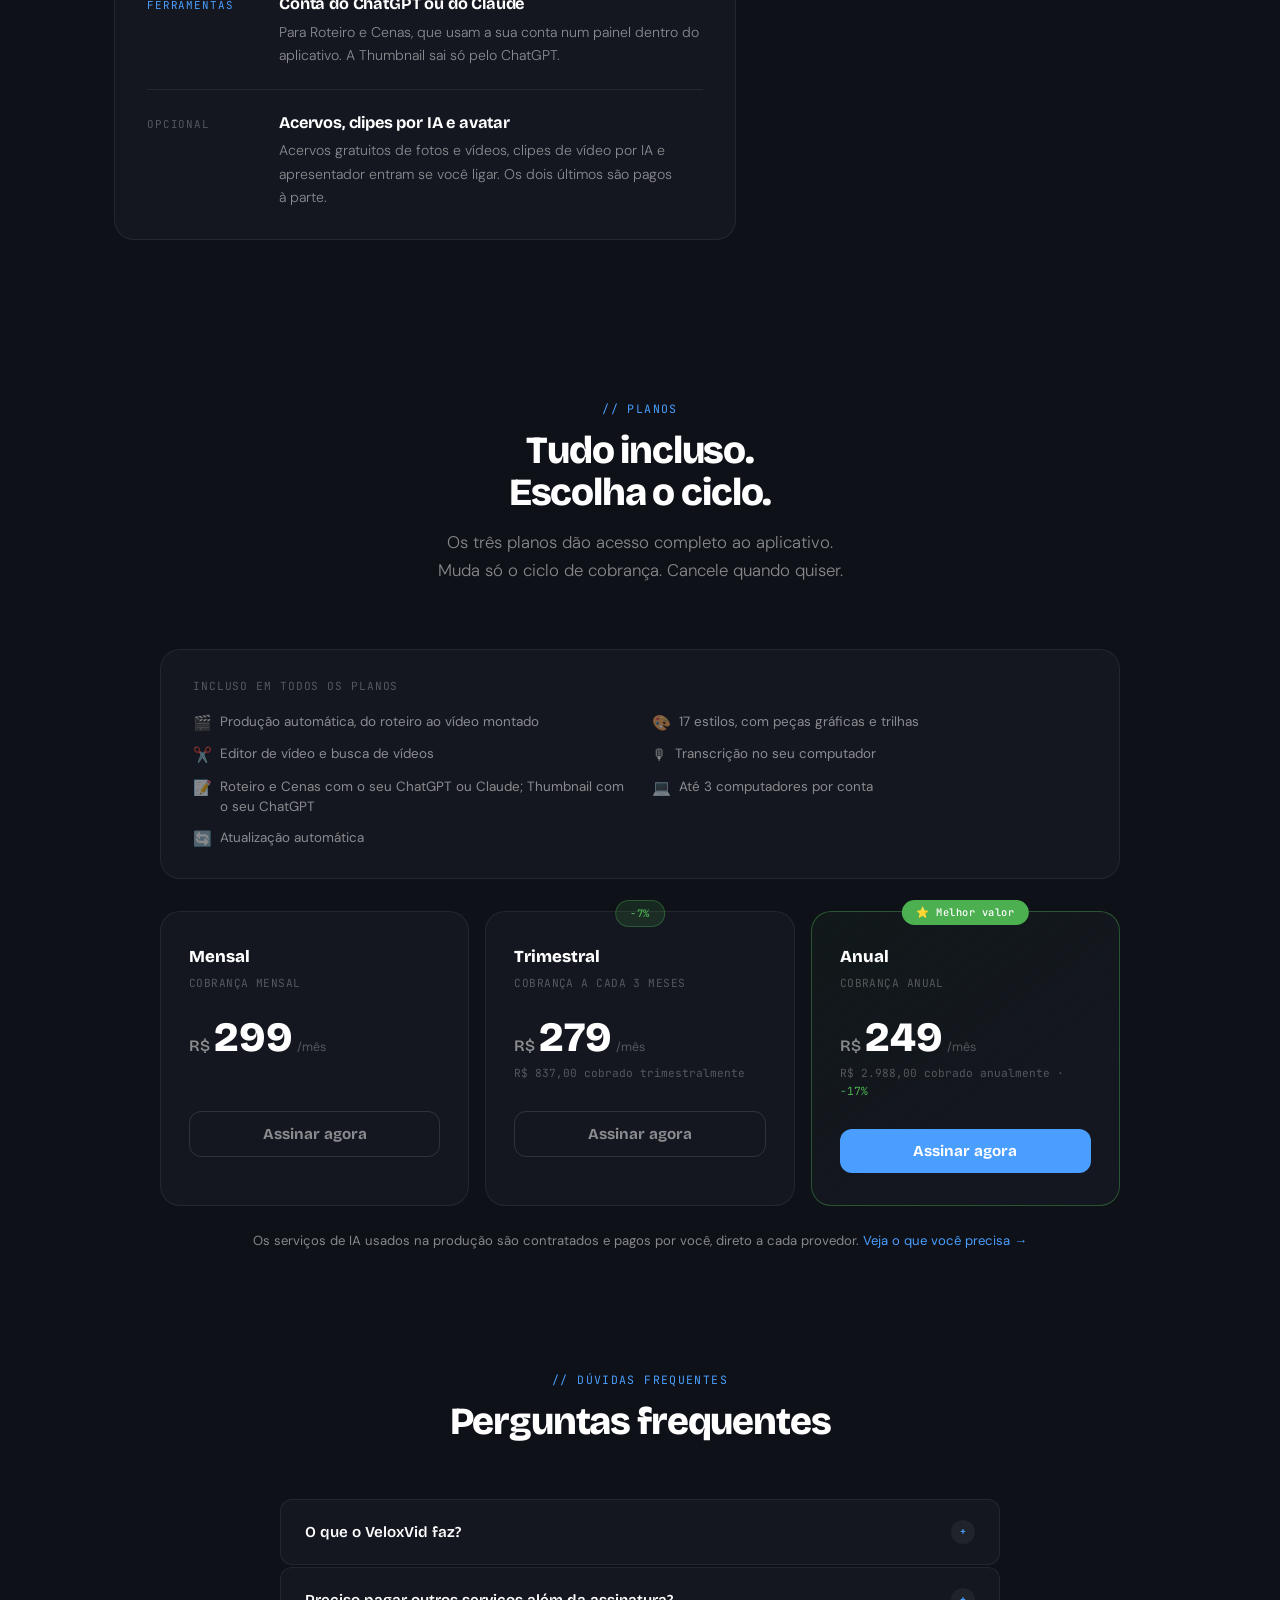
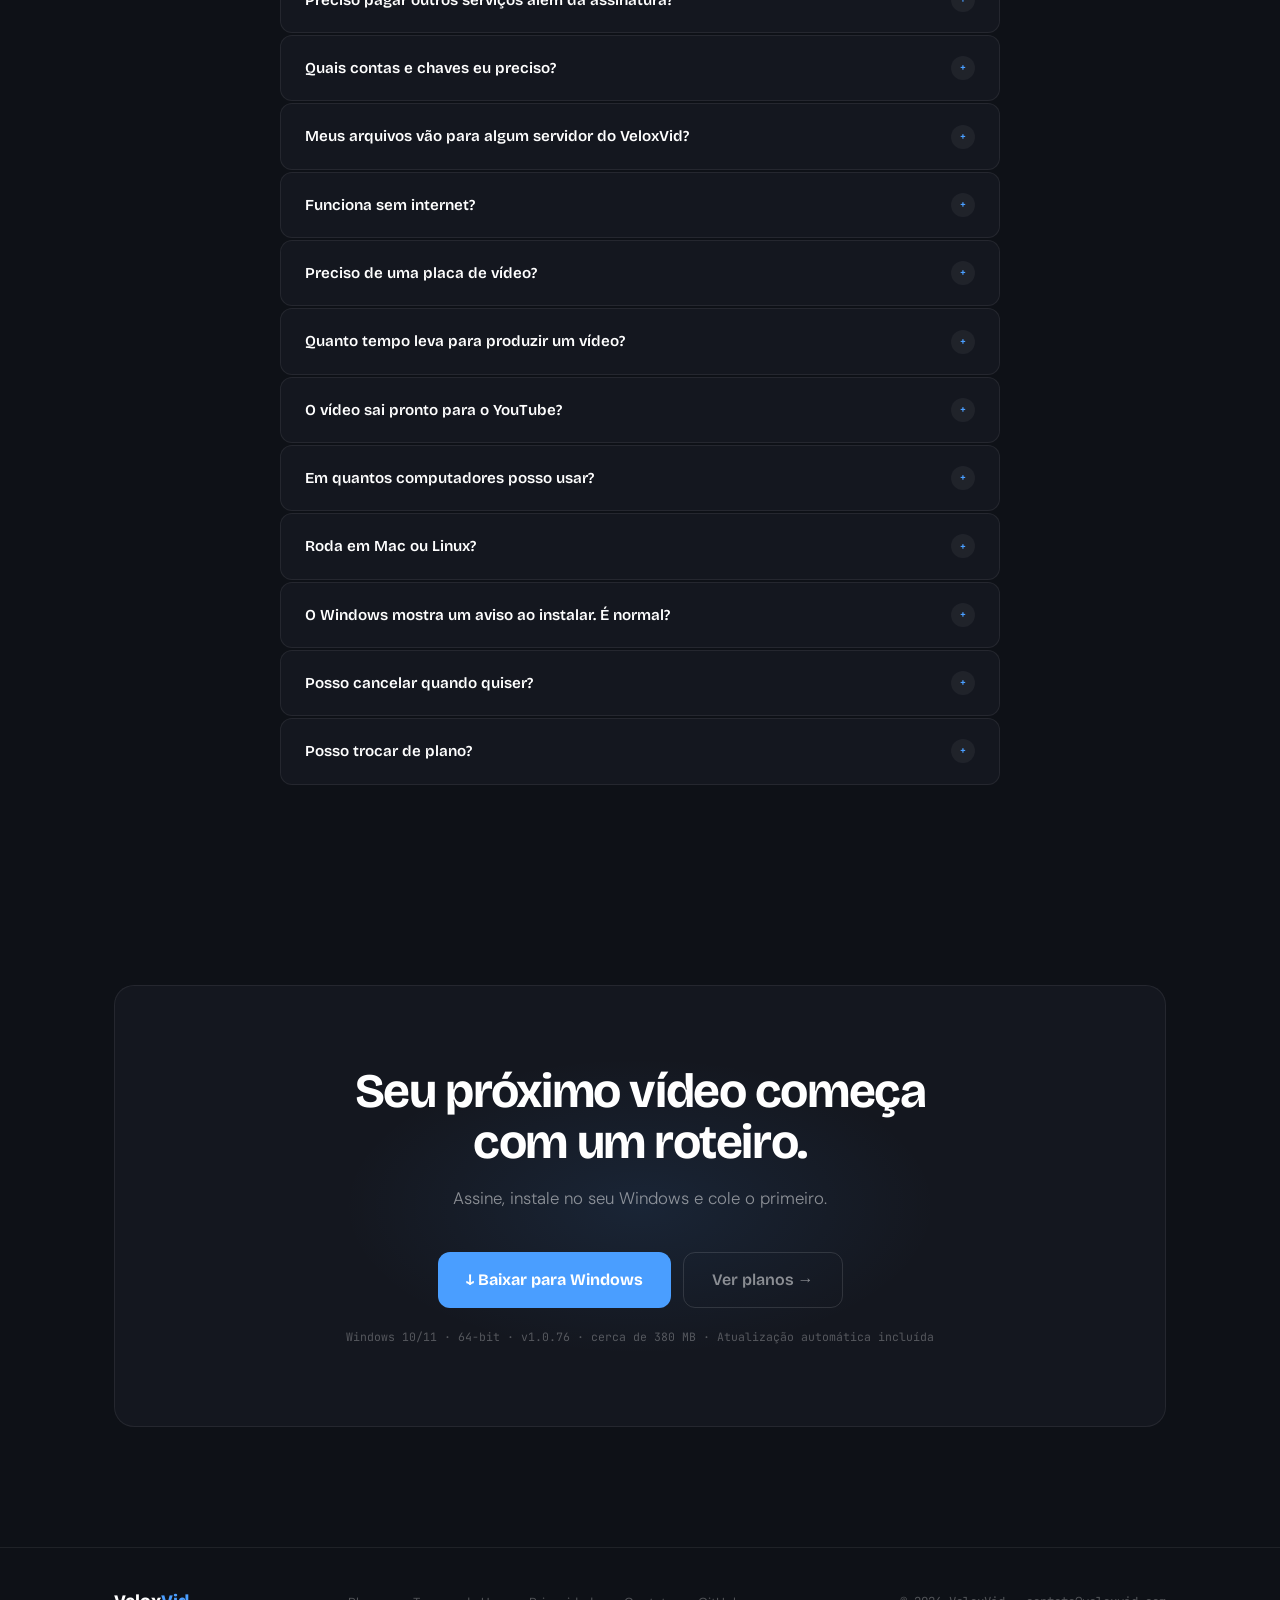
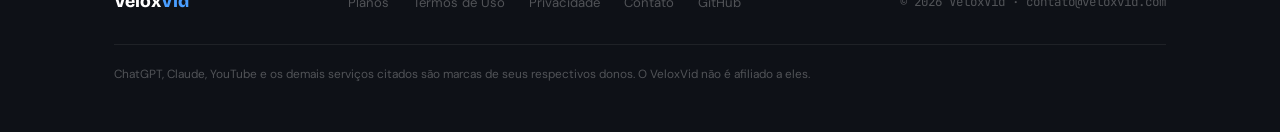
==== commit df7d386b: "Corrige fatos: Thumbnail só pelo ChatGPT, Clássico nos estilos, rótulos do plano - Transcrição sem o" ====
--- a/index.html
+++ b/index.html
@@ -273,7 +273,7 @@
         <li class="step-item fade-up">
           <div class="step-num" aria-hidden="true">2</div>
           <h3 class="step-title">Escolha o canal e o estilo</h3>
-          <p class="step-desc">O canal guarda a voz, o apresentador e a trilha. O estilo visual você escolhe em cada vídeo.</p>
+          <p class="step-desc">O canal guarda a voz, o apresentador, a trilha e o padrão de roteiro. O estilo visual você escolhe em cada vídeo.</p>
         </li>
         <li class="step-item fade-up">
           <div class="step-num" aria-hidden="true">3</div>
@@ -323,8 +323,9 @@
         <article class="feature-card wide fade-up">
           <div class="feat-icon" aria-hidden="true">🎨</div>
           <h3 class="feat-title">Estilo visual</h3>
-          <p class="feat-desc">17 estilos, com peças gráficas, trilhas e efeitos sonoros aplicados sozinhos. Você escolhe o de cada vídeo.</p>
-          <ul class="feat-tags styles" aria-label="Os 17 estilos">
+          <p class="feat-desc">O Clássico, de cortes limpos, e 17 estilos com peças gráficas, trilhas e efeitos sonoros aplicados sozinhos. Você escolhe o de cada vídeo.</p>
+          <ul class="feat-tags styles" aria-label="Os 18 estilos: o Clássico e 17 com peças gráficas">
+            <li class="feat-tag">Clássico</li>
             <li class="feat-tag">Dossiê</li>
             <li class="feat-tag">Kinético</li>
             <li class="feat-tag">Broadcast</li>
@@ -402,7 +403,7 @@
         <article class="feature-card fade-up">
           <div class="feat-icon" aria-hidden="true">🎙</div>
           <h3 class="feat-title">Transcrição</h3>
-          <p class="feat-desc">Áudio e vídeo viram texto no seu computador, com faster-whisper, sem enviar o arquivo.</p>
+          <p class="feat-desc">Áudio e vídeo viram texto no seu computador, sem enviar o arquivo.</p>
         </article>
         <article class="feature-card fade-up">
           <div class="feat-icon" aria-hidden="true">📝</div>
@@ -417,7 +418,7 @@
         <article class="feature-card fade-up">
           <div class="feat-icon" aria-hidden="true">🖼</div>
           <h3 class="feat-title">Thumbnail</h3>
-          <p class="feat-desc">A capa do vídeo em 16:9, pronta em 1280×720.</p>
+          <p class="feat-desc">A capa do vídeo em 16:9, pronta em 1280×720, pelo seu ChatGPT.</p>
         </article>
       </div>
     </div>
@@ -519,7 +520,7 @@
             <span class="req-key">ferramentas</span>
             <div>
               <h3 class="req-title">Conta do ChatGPT ou do Claude</h3>
-              <p class="req-desc">Para Roteiro, Cenas e Thumbnail, que usam a sua conta num painel dentro do aplicativo.</p>
+              <p class="req-desc">Para Roteiro e Cenas, que usam a sua conta num painel dentro do aplicativo. A Thumbnail sai só pelo ChatGPT.</p>
             </div>
           </li>
           <li class="req-item">
@@ -564,7 +565,7 @@
           <li class="shared-feat"><span class="sf-icon" aria-hidden="true">🎨</span>17 estilos, com peças gráficas e trilhas</li>
           <li class="shared-feat"><span class="sf-icon" aria-hidden="true">✂️</span>Editor de vídeo e busca de vídeos</li>
           <li class="shared-feat"><span class="sf-icon" aria-hidden="true">🎙</span>Transcrição no seu computador</li>
-          <li class="shared-feat"><span class="sf-icon" aria-hidden="true">📝</span>Roteiro, Cenas e Thumbnail com o seu ChatGPT ou Claude</li>
+          <li class="shared-feat"><span class="sf-icon" aria-hidden="true">📝</span>Roteiro e Cenas com o seu ChatGPT ou Claude; Thumbnail com o seu ChatGPT</li>
           <li class="shared-feat"><span class="sf-icon" aria-hidden="true">💻</span>Até 3 computadores por conta</li>
           <li class="shared-feat"><span class="sf-icon" aria-hidden="true">🔄</span>Atualização automática</li>
         </ul>
@@ -660,7 +661,7 @@
             <span class="faq-arrow" aria-hidden="true">+</span>
           </button></h3>
           <div class="faq-a">
-            <div class="faq-a-inner">OpenRouter, Groq e OpenAI para a produção; um serviço de narração, se não gravar a voz; e a sua conta do ChatGPT ou do Claude para Roteiro, Cenas e Thumbnail. A lista completa está em <a href="#requisitos">O que você precisa</a>.</div>
+            <div class="faq-a-inner">OpenRouter, Groq e OpenAI para a produção; um serviço de narração, se não gravar a voz; e a sua conta do ChatGPT ou do Claude para Roteiro e Cenas. A Thumbnail sai só pelo ChatGPT. A lista completa está em <a href="#requisitos">O que você precisa</a>.</div>
           </div>
         </div>
 
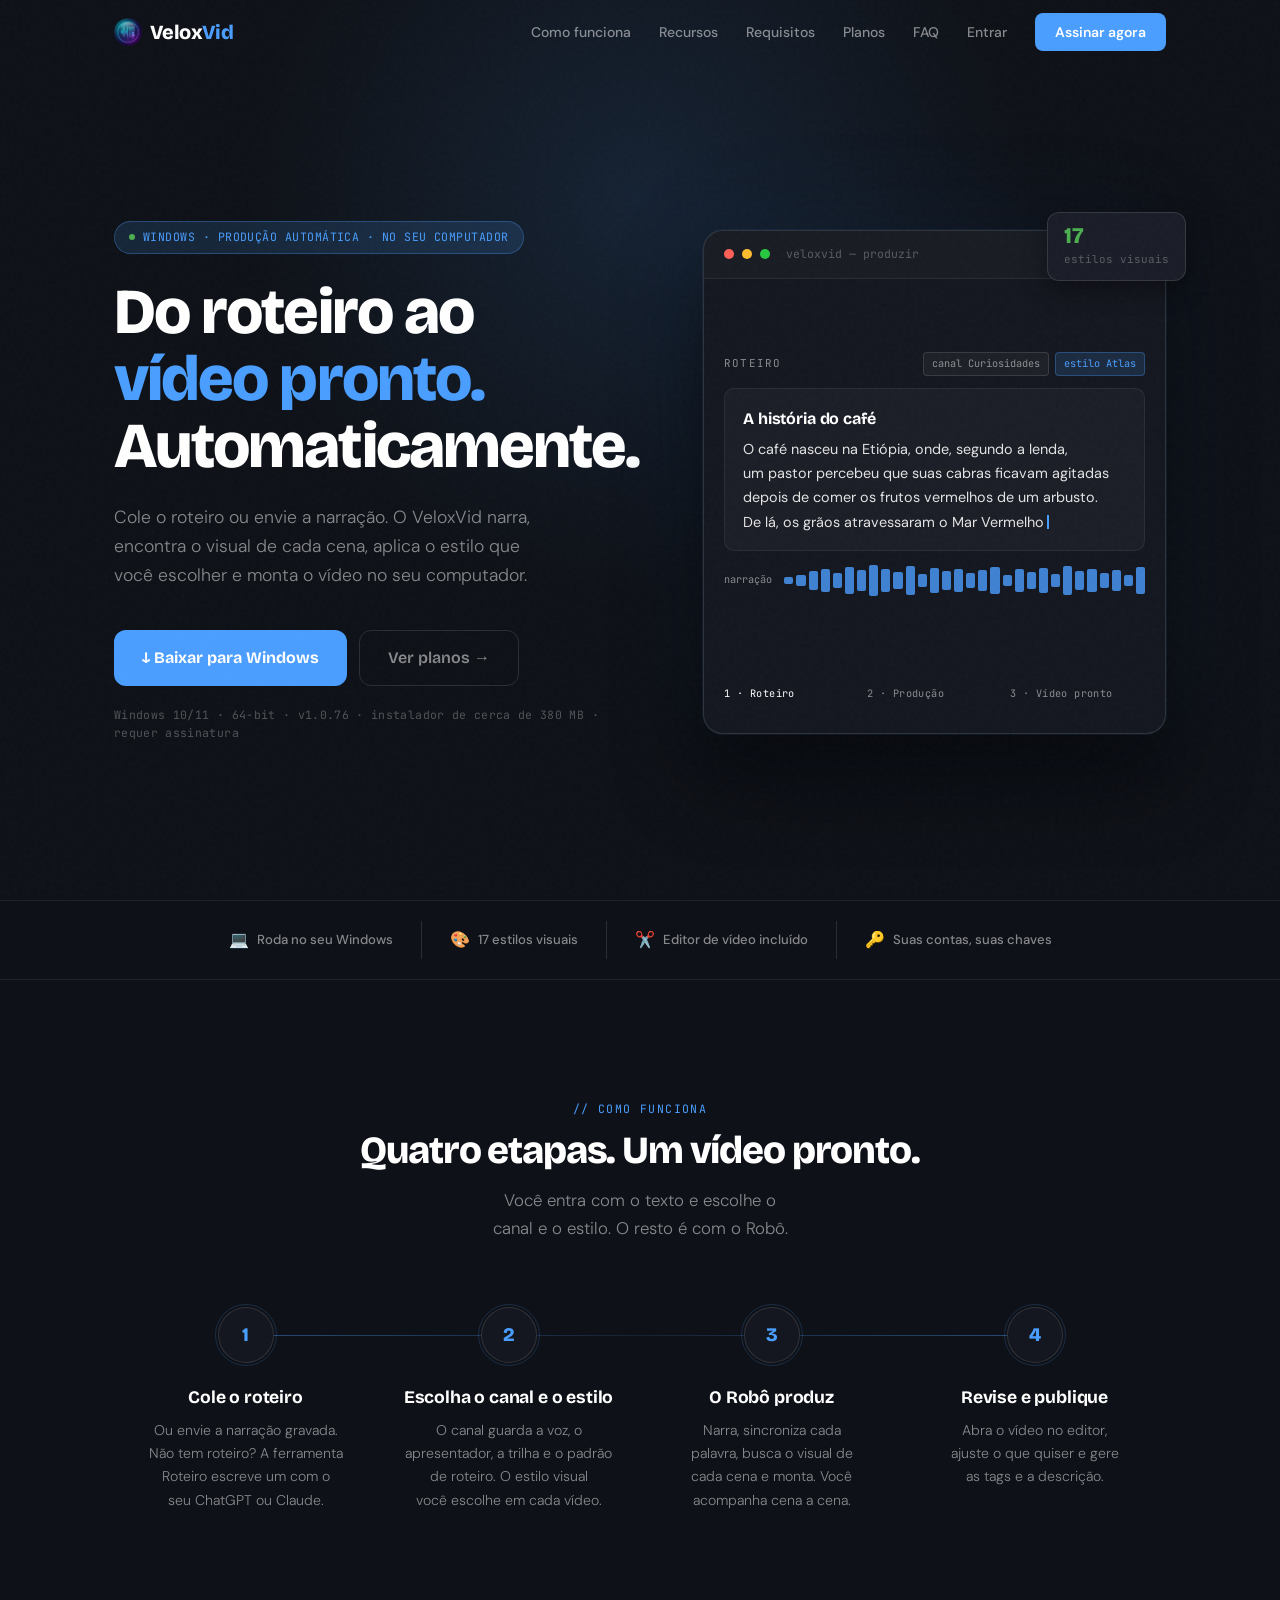
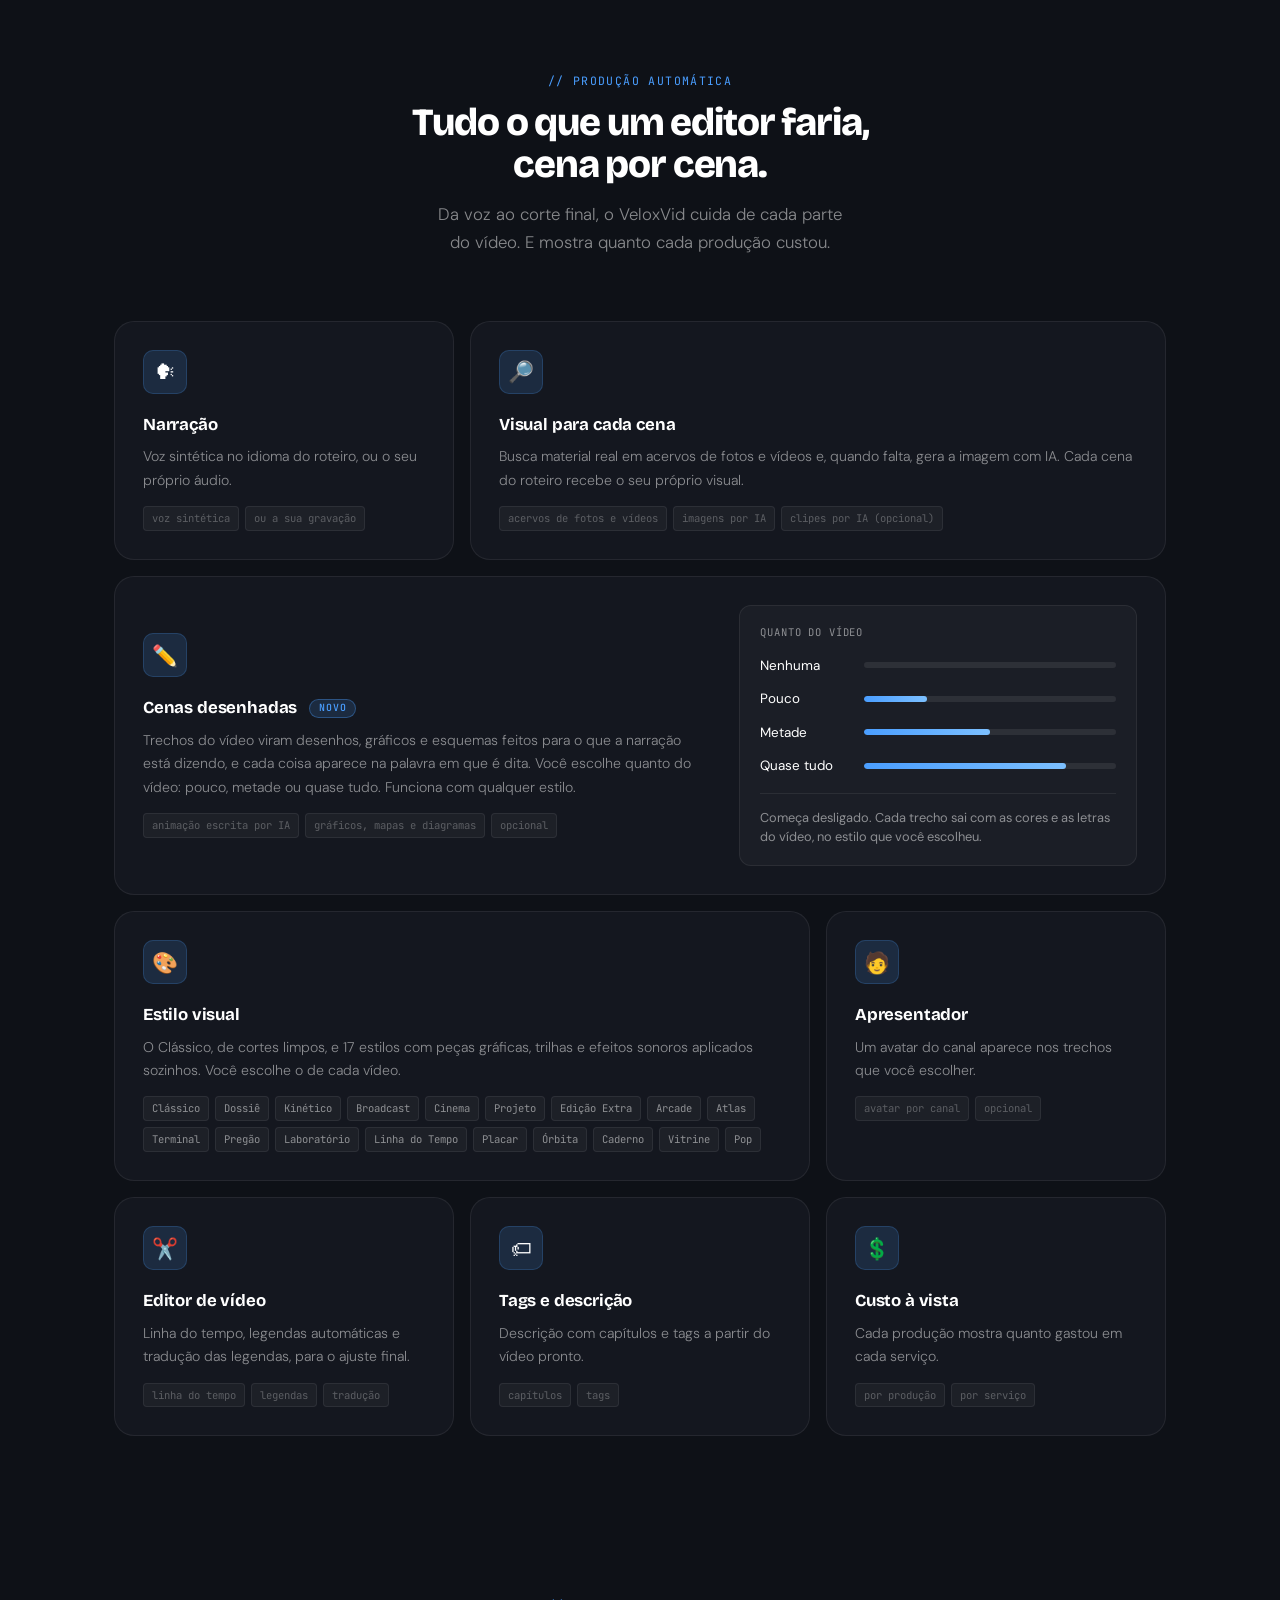
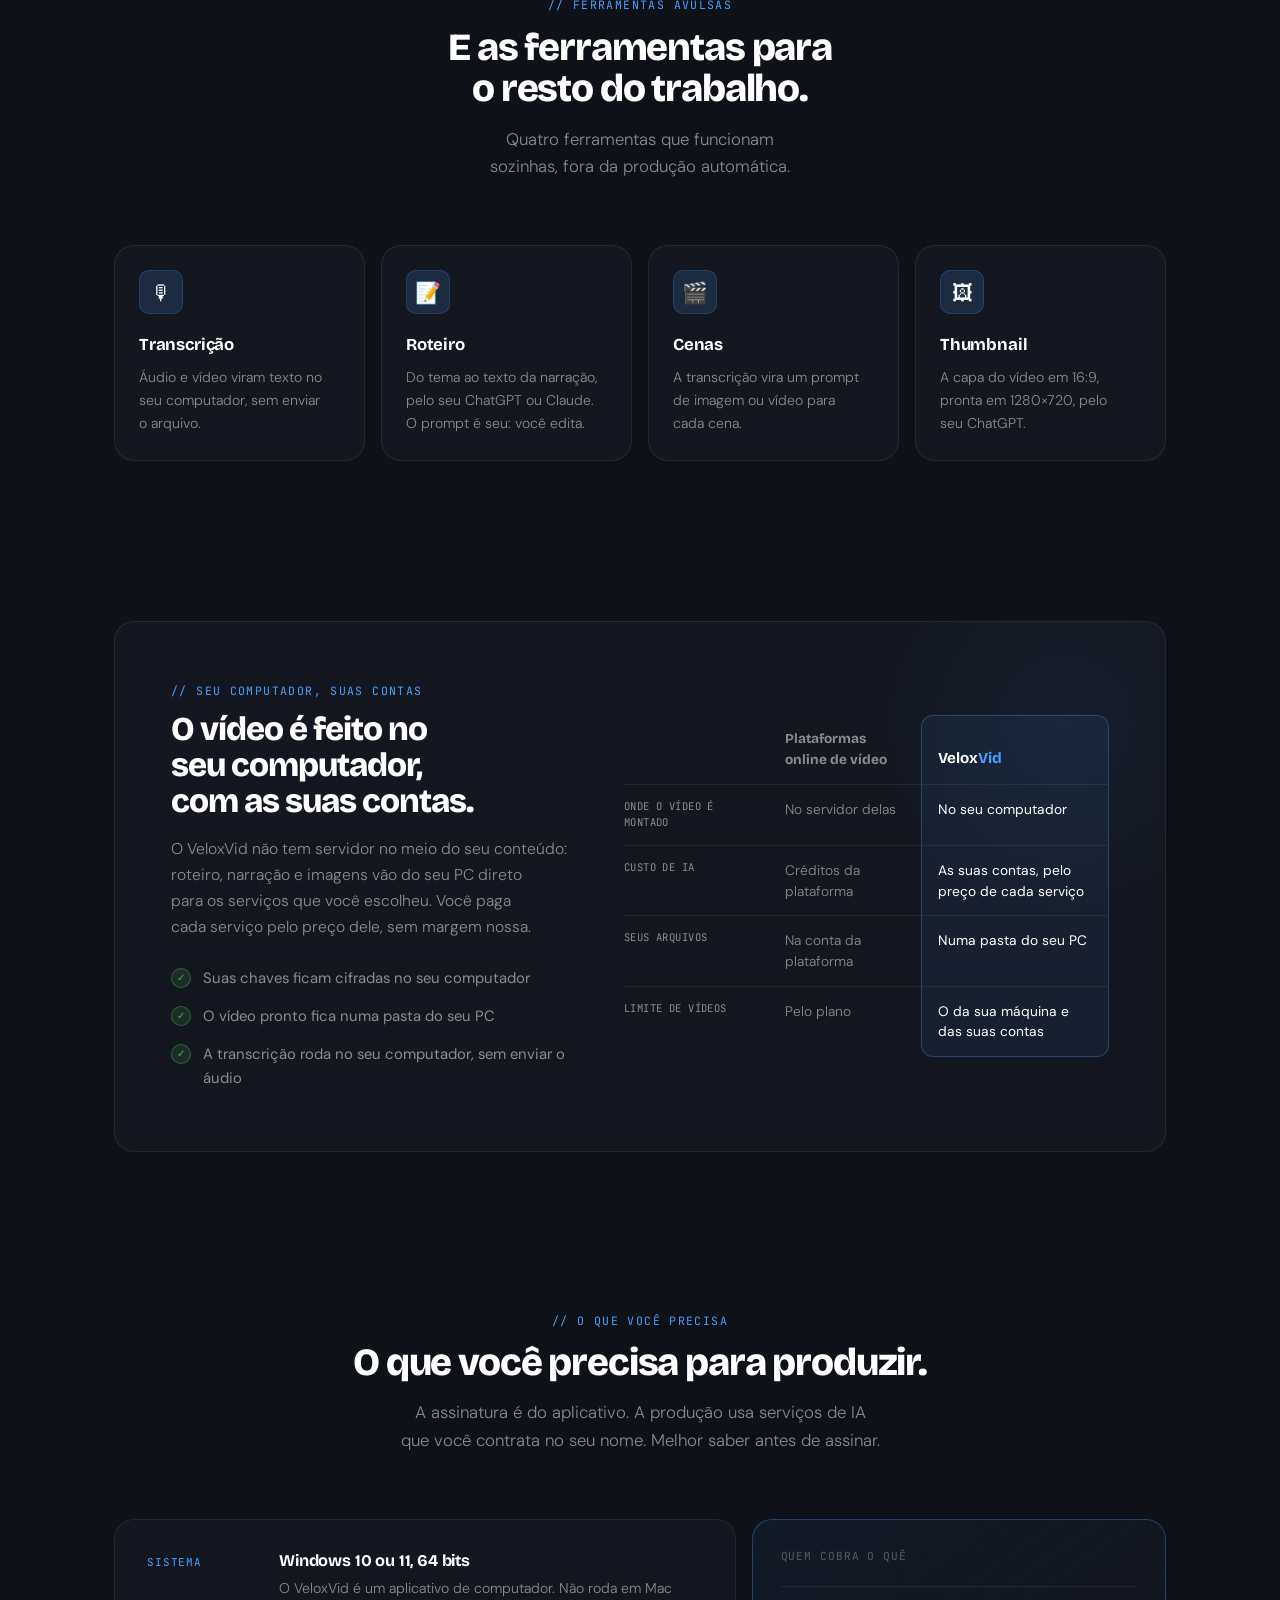
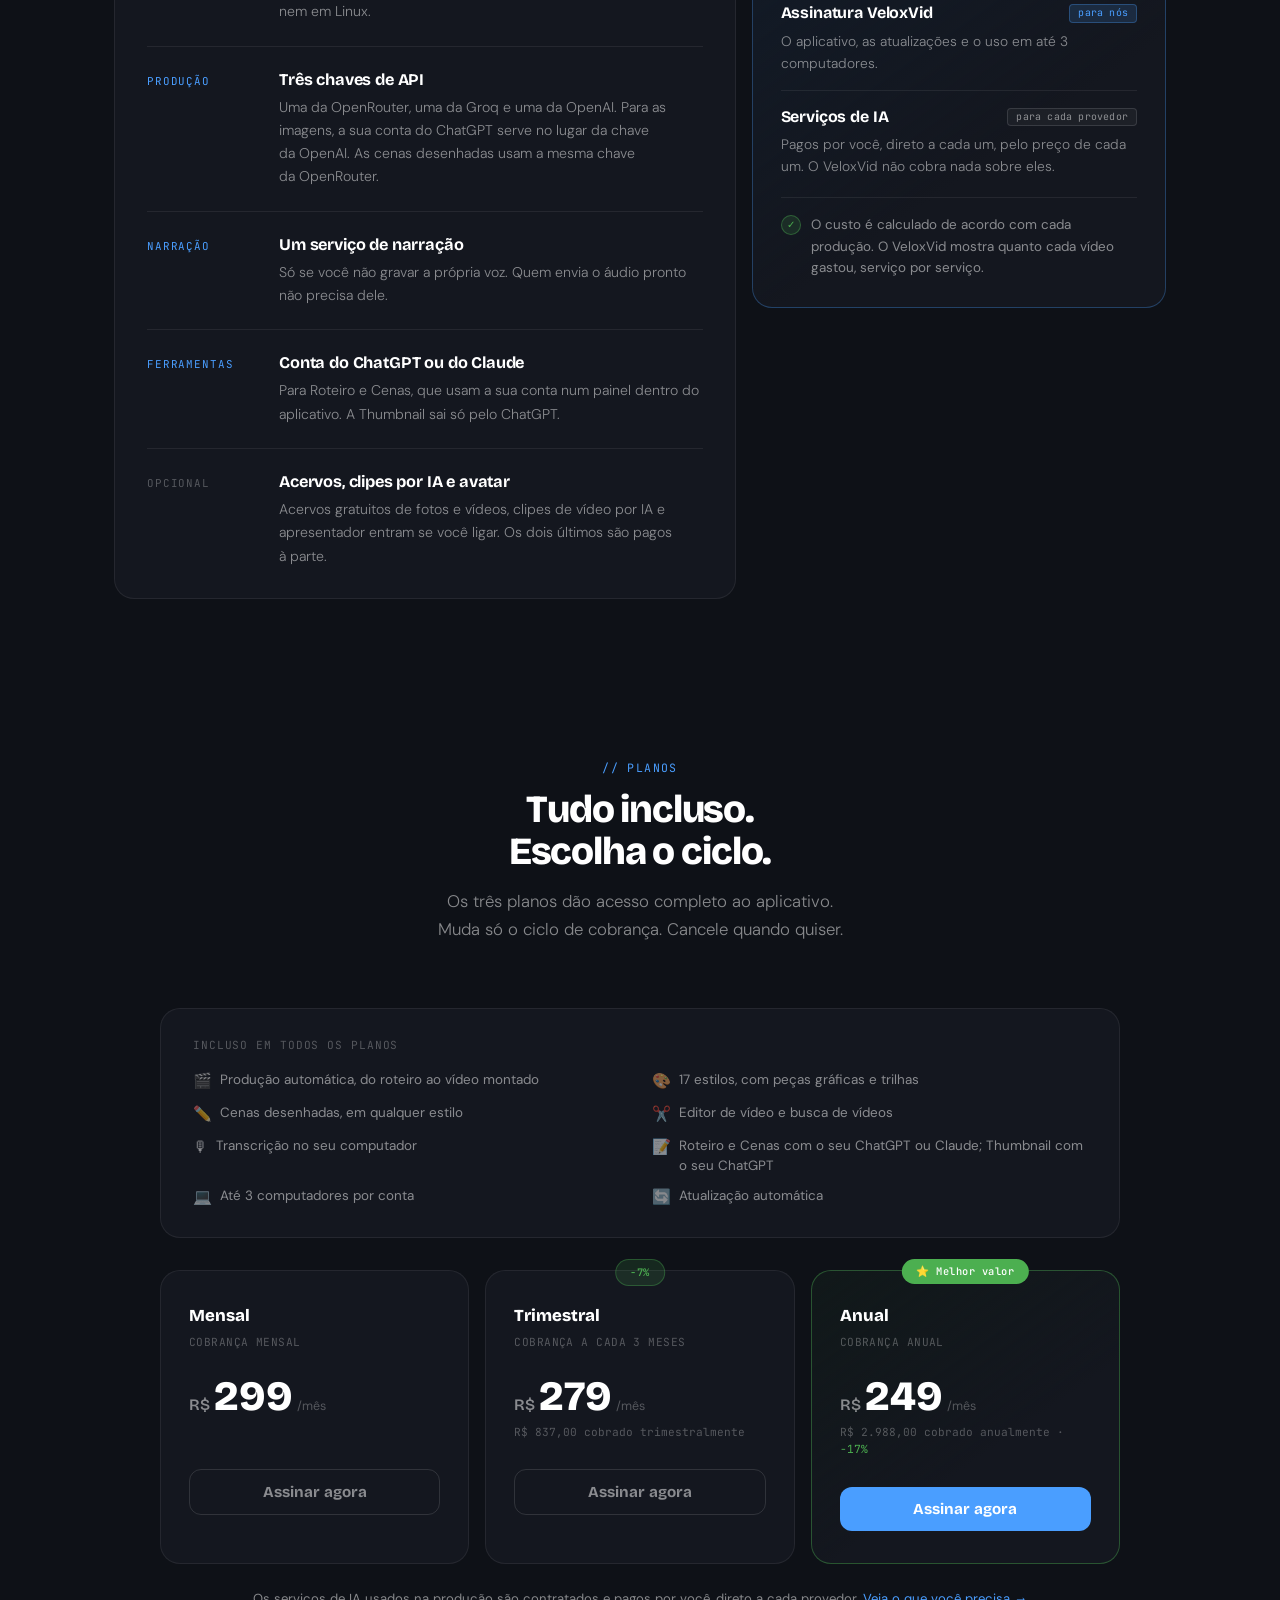
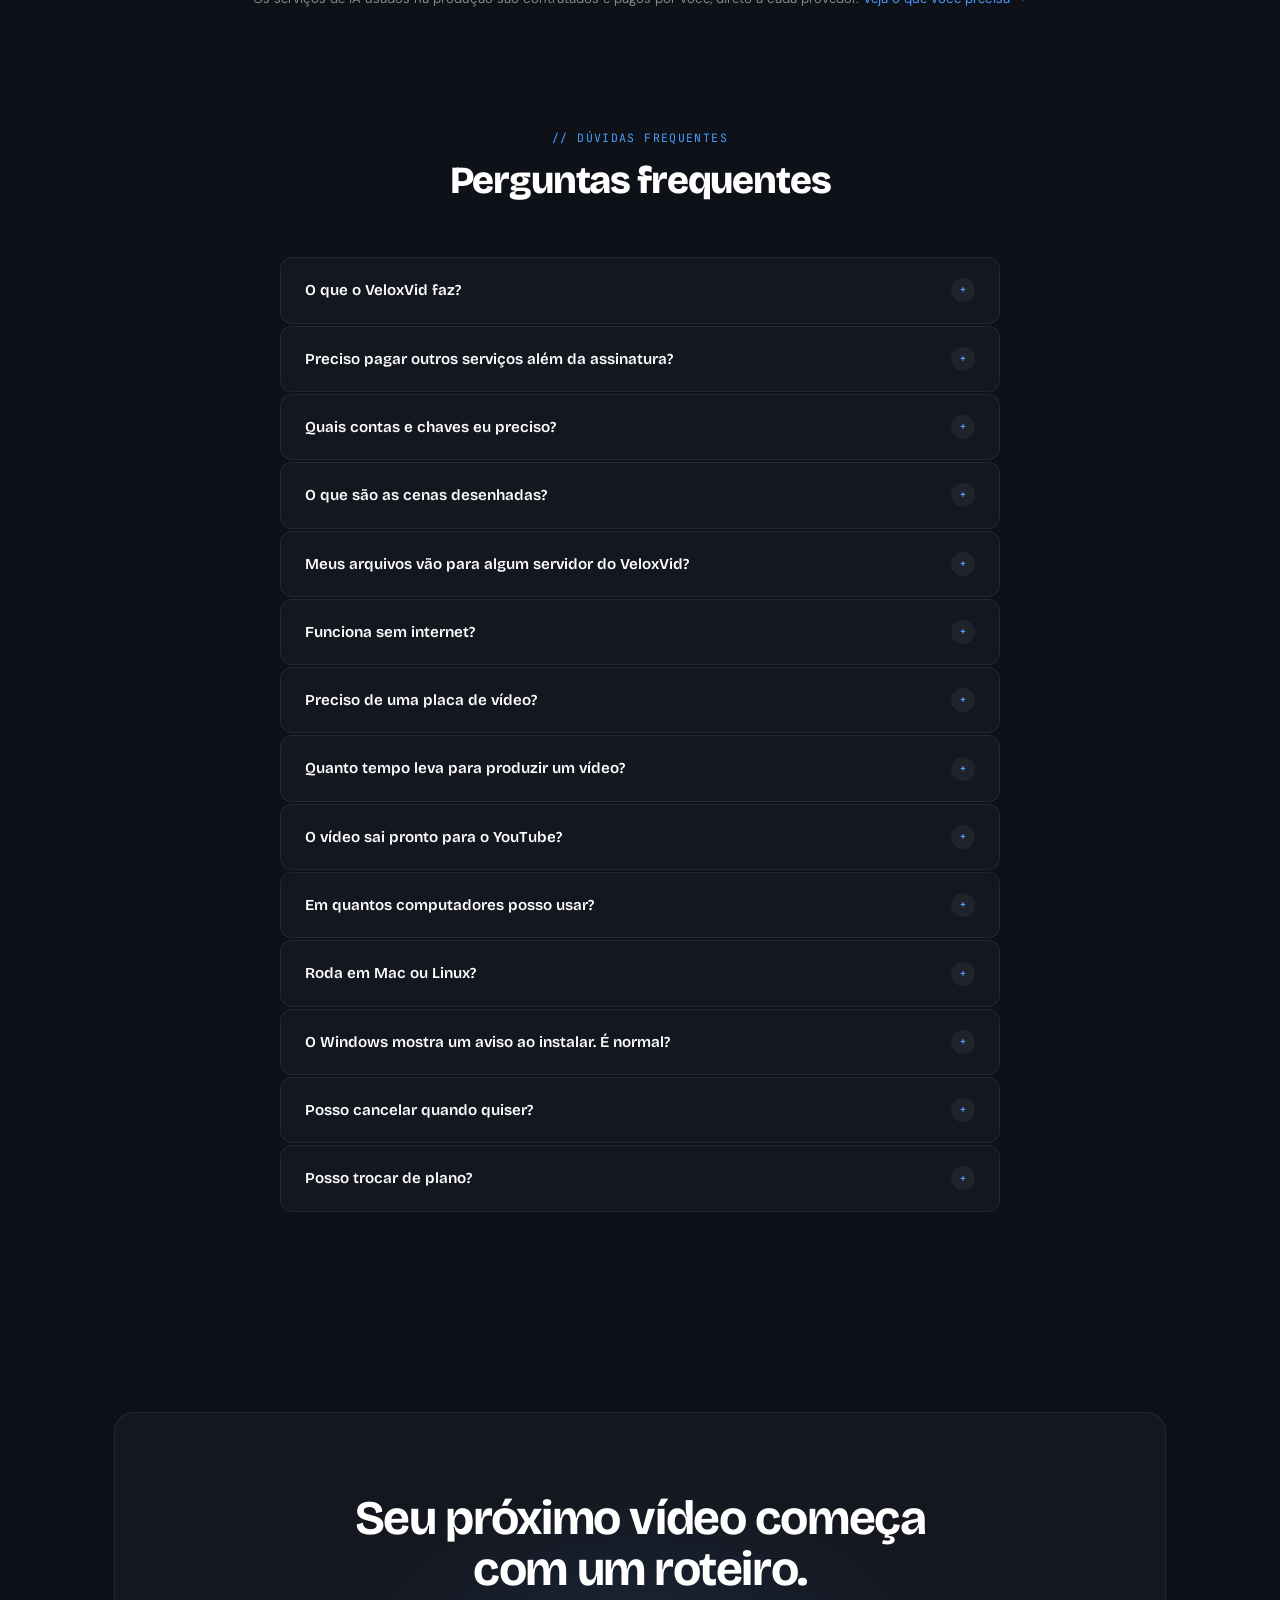
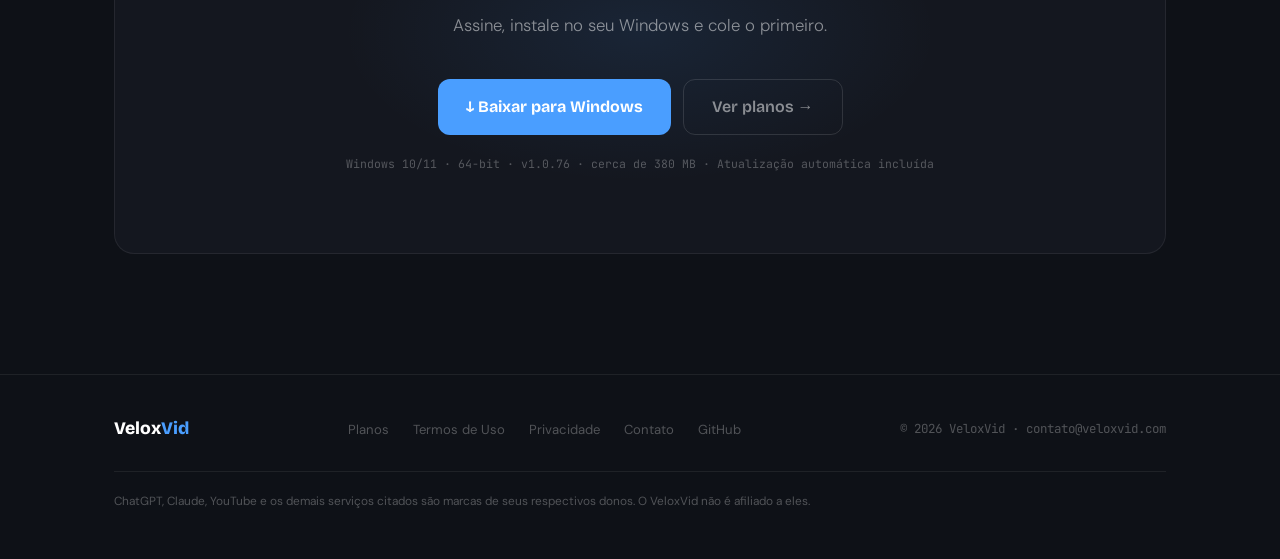
==== commit 504aa178: "Cenas desenhadas: card novo, pergunta na FAQ e item nos planos - Card largo com selo "novo" e as qua" ====
--- a/index.html
+++ b/index.html
@@ -320,6 +320,31 @@
           </ul>
         </article>
 
+        <article class="feature-card full fade-up" id="cenas-desenhadas">
+          <div class="feat-split">
+            <div>
+              <div class="feat-icon" aria-hidden="true">✏️</div>
+              <h3 class="feat-title">Cenas desenhadas <span class="feat-new">novo</span></h3>
+              <p class="feat-desc">Trechos do vídeo viram desenhos, gráficos e esquemas feitos para o que a narração está dizendo, e cada coisa aparece na palavra em que é dita. Você escolhe quanto do vídeo: pouco, metade ou quase tudo. Funciona com qualquer estilo.</p>
+              <ul class="feat-tags">
+                <li class="feat-tag">animação escrita por IA</li>
+                <li class="feat-tag">gráficos, mapas e diagramas</li>
+                <li class="feat-tag">opcional</li>
+              </ul>
+            </div>
+            <div class="dose">
+              <p class="dose-label">Quanto do vídeo</p>
+              <ul class="dose-list">
+                <li class="dose-row"><span class="dose-name">Nenhuma</span><span class="dose-bar" aria-hidden="true"><i style="width: 0"></i></span></li>
+                <li class="dose-row"><span class="dose-name">Pouco</span><span class="dose-bar" aria-hidden="true"><i style="width: 25%"></i></span></li>
+                <li class="dose-row"><span class="dose-name">Metade</span><span class="dose-bar" aria-hidden="true"><i style="width: 50%"></i></span></li>
+                <li class="dose-row"><span class="dose-name">Quase tudo</span><span class="dose-bar" aria-hidden="true"><i style="width: 80%"></i></span></li>
+              </ul>
+              <p class="dose-foot">Começa desligado. Cada trecho sai com as cores e as letras do vídeo, no estilo que você escolheu.</p>
+            </div>
+          </div>
+        </article>
+
         <article class="feature-card wide fade-up">
           <div class="feat-icon" aria-hidden="true">🎨</div>
           <h3 class="feat-title">Estilo visual</h3>
@@ -506,7 +531,7 @@
             <span class="req-key">produção</span>
             <div>
               <h3 class="req-title">Três chaves de API</h3>
-              <p class="req-desc">Uma da OpenRouter, uma da Groq e uma da OpenAI. Para as imagens, a sua conta do ChatGPT serve no lugar da chave da OpenAI.</p>
+              <p class="req-desc">Uma da OpenRouter, uma da Groq e uma da OpenAI. Para as imagens, a sua conta do ChatGPT serve no lugar da chave da OpenAI. As cenas desenhadas usam a mesma chave da OpenRouter.</p>
             </div>
           </li>
           <li class="req-item">
@@ -563,6 +588,7 @@
         <ul class="shared-features-grid">
           <li class="shared-feat"><span class="sf-icon" aria-hidden="true">🎬</span>Produção automática, do roteiro ao vídeo montado</li>
           <li class="shared-feat"><span class="sf-icon" aria-hidden="true">🎨</span>17 estilos, com peças gráficas e trilhas</li>
+          <li class="shared-feat"><span class="sf-icon" aria-hidden="true">✏️</span>Cenas desenhadas, em qualquer estilo</li>
           <li class="shared-feat"><span class="sf-icon" aria-hidden="true">✂️</span>Editor de vídeo e busca de vídeos</li>
           <li class="shared-feat"><span class="sf-icon" aria-hidden="true">🎙</span>Transcrição no seu computador</li>
           <li class="shared-feat"><span class="sf-icon" aria-hidden="true">📝</span>Roteiro e Cenas com o seu ChatGPT ou Claude; Thumbnail com o seu ChatGPT</li>
@@ -667,6 +693,16 @@
 
         <div class="faq-item">
           <h3><button class="faq-q" type="button">
+            O que são as cenas desenhadas?
+            <span class="faq-arrow" aria-hidden="true">+</span>
+          </button></h3>
+          <div class="faq-a">
+            <div class="faq-a-inner">São trechos do vídeo em que, no lugar de filmagem ou imagem, entram desenhos, gráficos e esquemas feitos para o que a narração está dizendo. São opcionais: você escolhe se usa e quanto do vídeo. A animação de cada cena é escrita por IA, pela mesma chave da OpenRouter que a produção já usa, e o custo aparece junto com o do vídeo. É um recurso novo: a cena que não passa na conferência do aplicativo sai com um desenho padrão.</div>
+          </div>
+        </div>
+
+        <div class="faq-item">
+          <h3><button class="faq-q" type="button">
             Meus arquivos vão para algum servidor do VeloxVid?
             <span class="faq-arrow" aria-hidden="true">+</span>
           </button></h3>
--- a/assets/site.css
+++ b/assets/site.css
@@ -944,7 +944,84 @@
 .feature-card:hover::before { opacity: 1; }
 
 .feature-card.wide { grid-column: span 2; }
+.feature-card.full { grid-column: 1 / -1; }
 .tools .feature-card { padding: 24px; }
+
+/* Card largo com texto à esquerda e um quadro de apoio à direita (cenas desenhadas) */
+.feat-split {
+  display: grid;
+  grid-template-columns: minmax(0, 1.4fr) minmax(0, 1fr);
+  gap: 40px;
+  align-items: center;
+  position: relative;
+  z-index: 1;
+}
+.feat-new {
+  display: inline-block;
+  margin-left: 8px;
+  vertical-align: 2px;
+  font-family: 'JetBrains Mono', monospace;
+  font-size: 0.62rem;
+  font-weight: 500;
+  letter-spacing: 0.08em;
+  text-transform: uppercase;
+  color: var(--blue);
+  background: var(--blue-dim);
+  border: 1px solid rgba(74,158,255,0.35);
+  border-radius: 100px;
+  padding: 2px 9px;
+}
+
+/* "Quanto do vídeo": as quatro opções da tela Produzir */
+.dose {
+  background: rgba(255,255,255,0.03);
+  border: 1px solid var(--border);
+  border-radius: var(--radius);
+  padding: 18px 20px;
+}
+.dose-label {
+  font-family: 'JetBrains Mono', monospace;
+  font-size: 0.66rem;
+  letter-spacing: 0.08em;
+  text-transform: uppercase;
+  color: var(--txt-2);
+  margin-bottom: 14px;
+}
+.dose-list {
+  list-style: none;
+  display: flex;
+  flex-direction: column;
+  gap: 12px;
+}
+.dose-row {
+  display: grid;
+  grid-template-columns: 92px minmax(0, 1fr);
+  gap: 12px;
+  align-items: center;
+  font-size: 0.84rem;
+  color: var(--txt);
+}
+.dose-bar {
+  display: block;
+  height: 6px;
+  border-radius: 6px;
+  background: rgba(255,255,255,0.08);
+  overflow: hidden;
+}
+.dose-bar i {
+  display: block;
+  height: 100%;
+  border-radius: 6px;
+  background: linear-gradient(to right, var(--blue), #7cc0ff);
+}
+.dose-foot {
+  margin-top: 16px;
+  padding-top: 14px;
+  border-top: 1px solid var(--border);
+  font-size: 0.8rem;
+  line-height: 1.55;
+  color: var(--txt-2);
+}
 
 .feat-icon {
   width: 44px; height: 44px;
@@ -1876,6 +1953,7 @@
   .features-grid { grid-template-columns: 1fr 1fr; grid-auto-flow: dense; }
   .feature-card.wide,
   .features-grid:not(.tools) .feature-card:last-child { grid-column: span 2; }
+  .feat-split { grid-template-columns: 1fr; gap: 24px; }
   .steps-section { padding-top: 96px; }
   .steps-track::before { display: none; }
   .steps-track { grid-template-columns: 1fr 1fr; gap: 40px 0; }
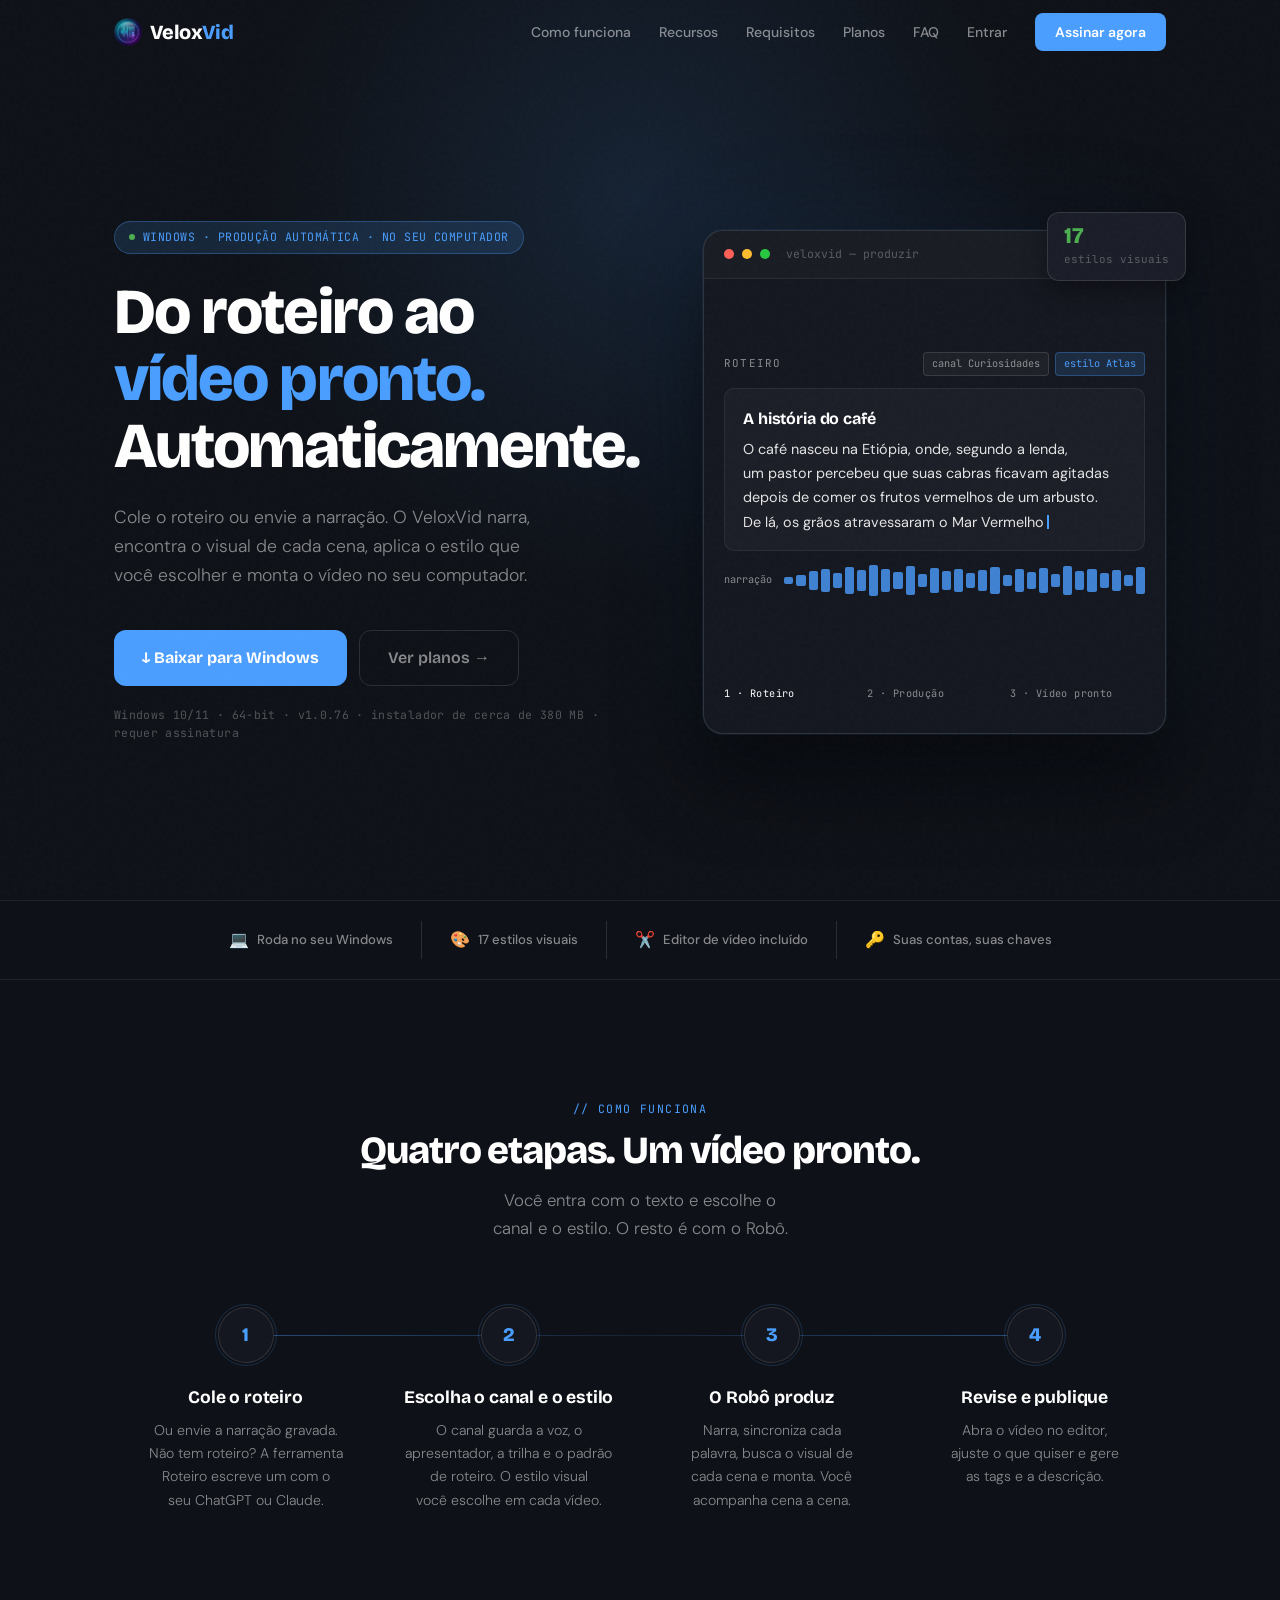
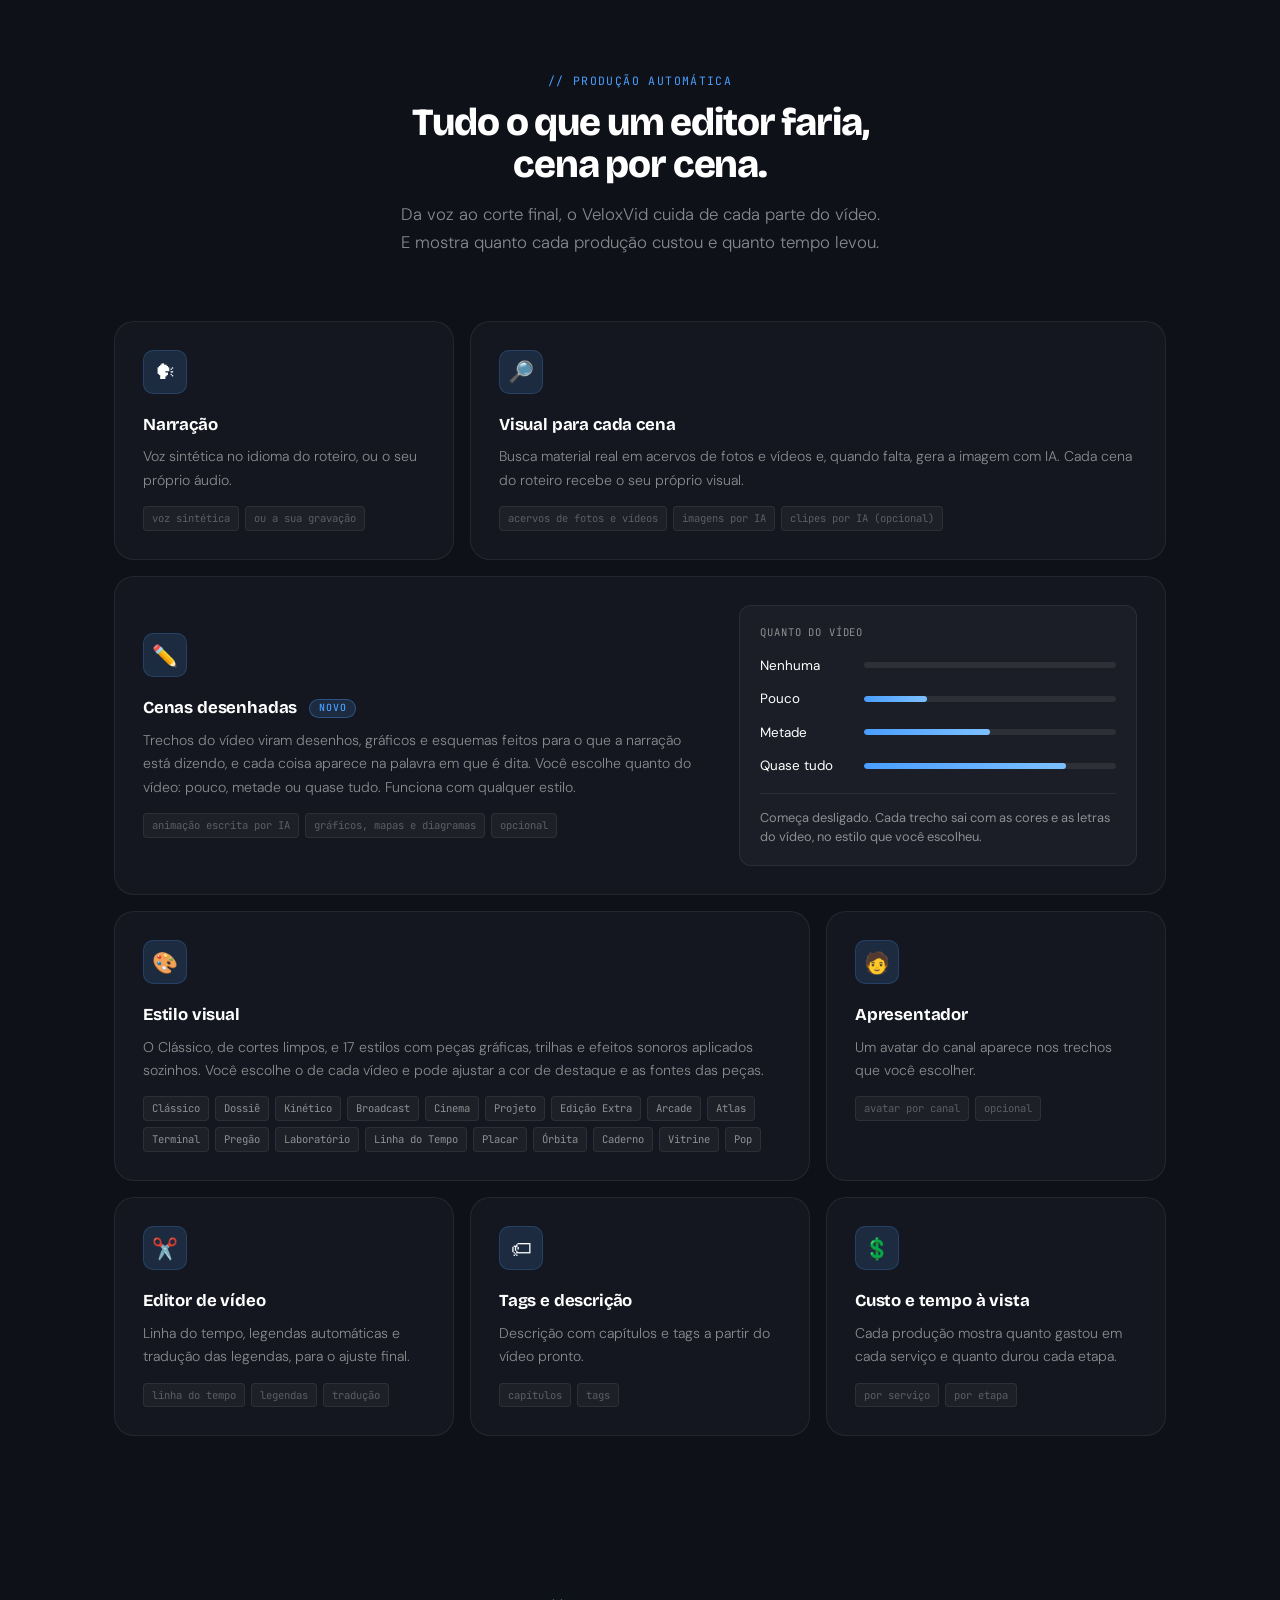
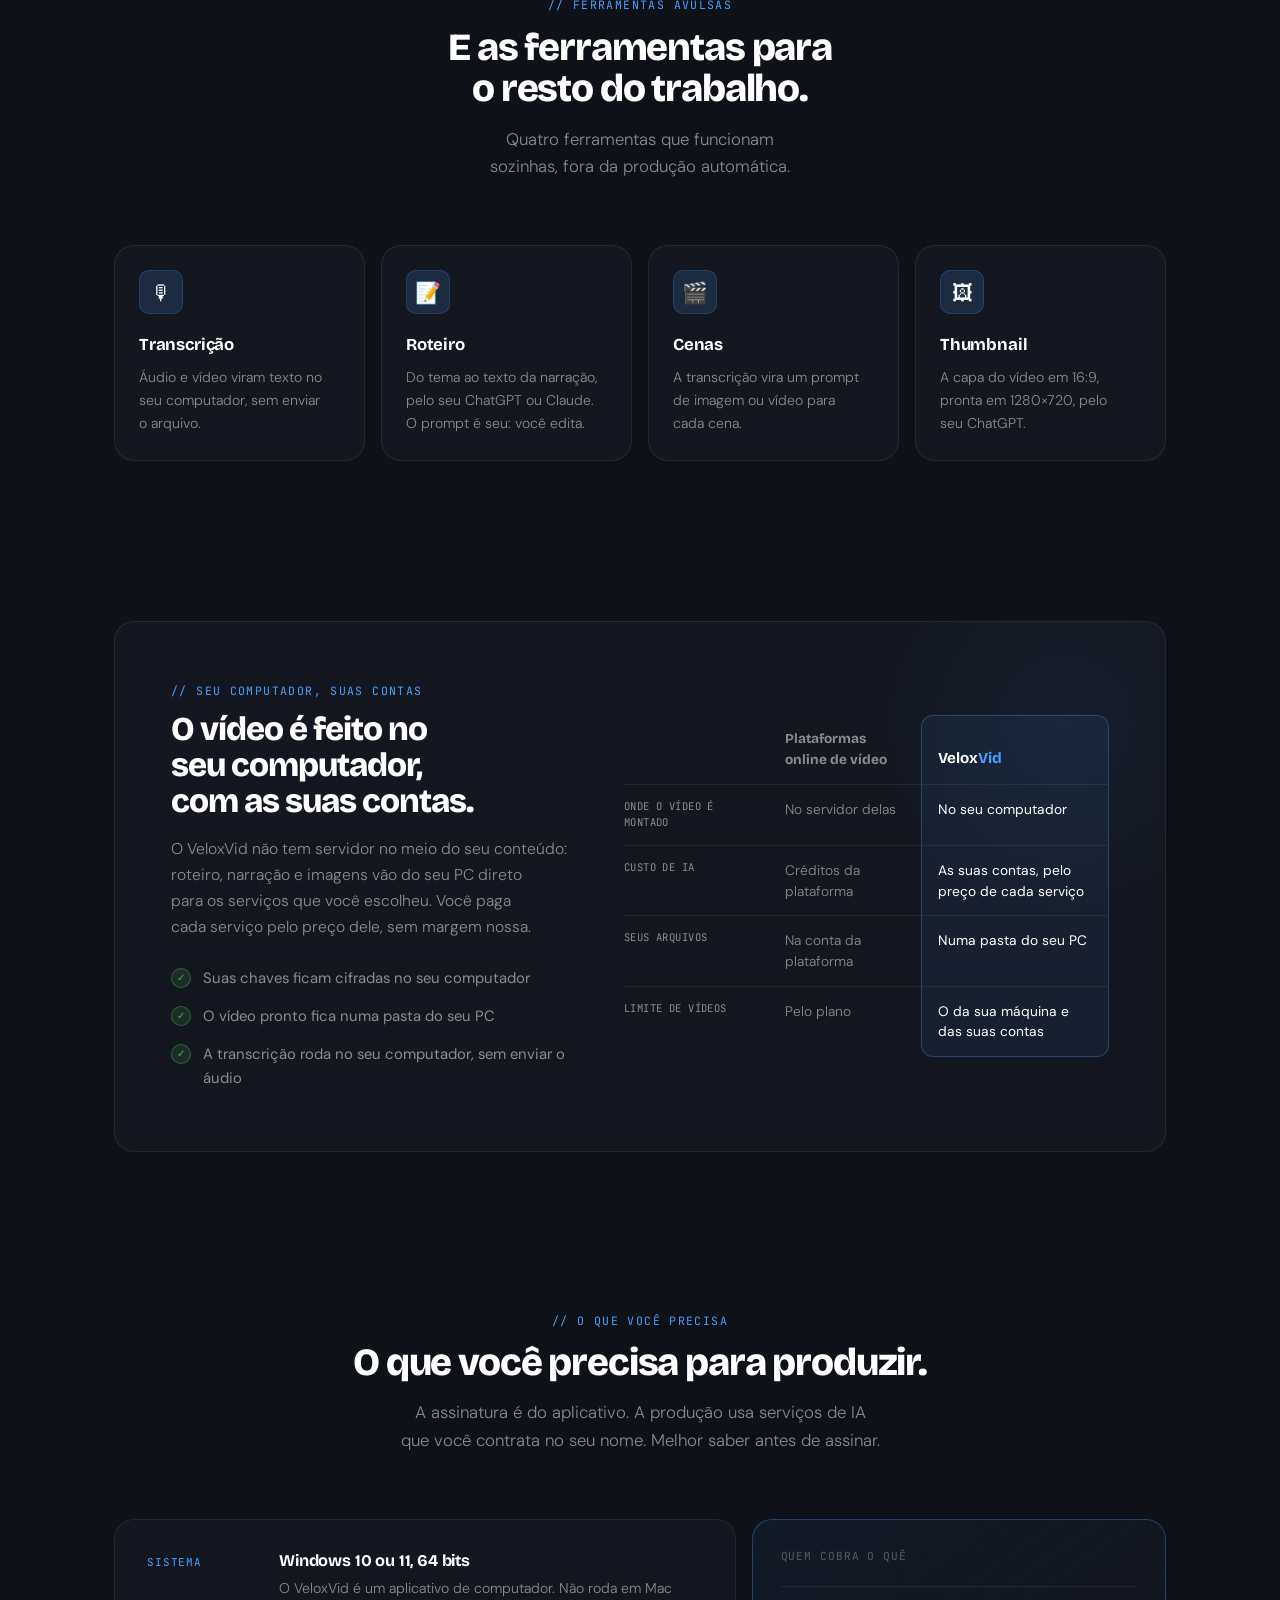
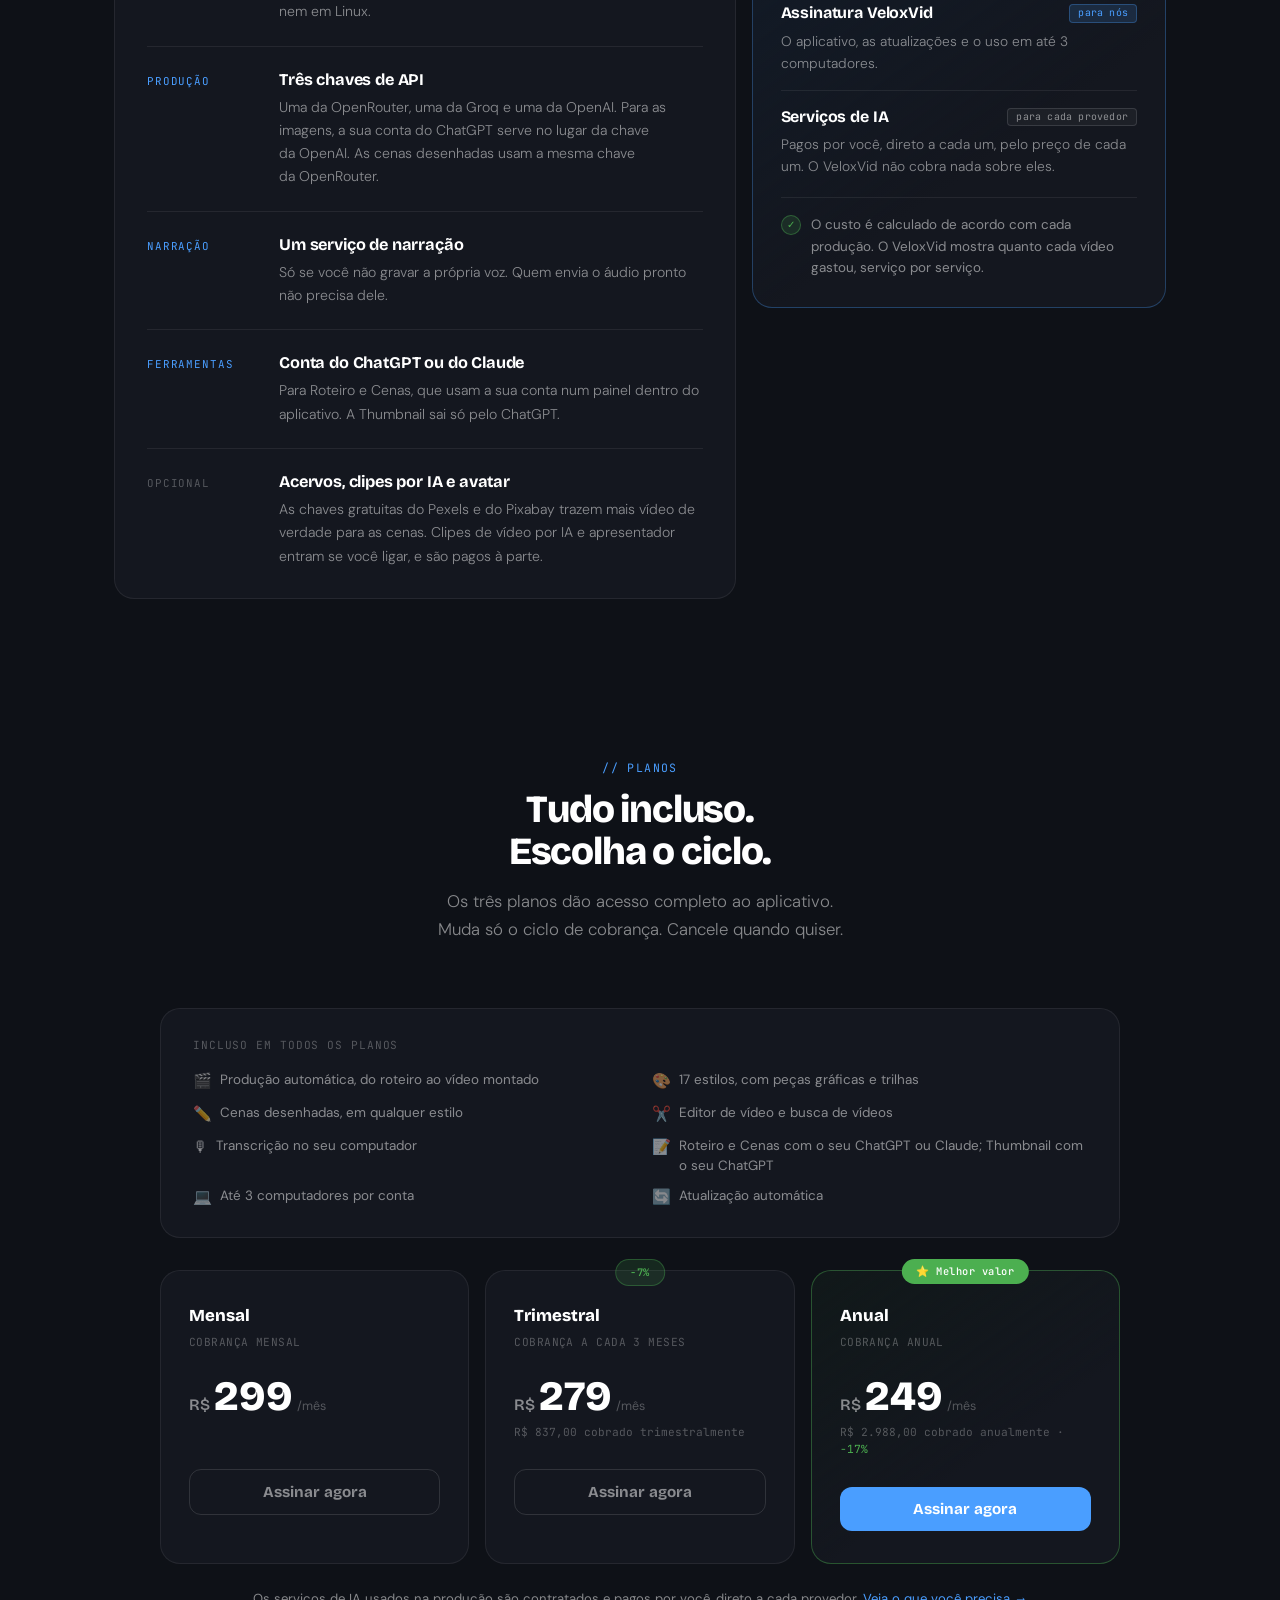
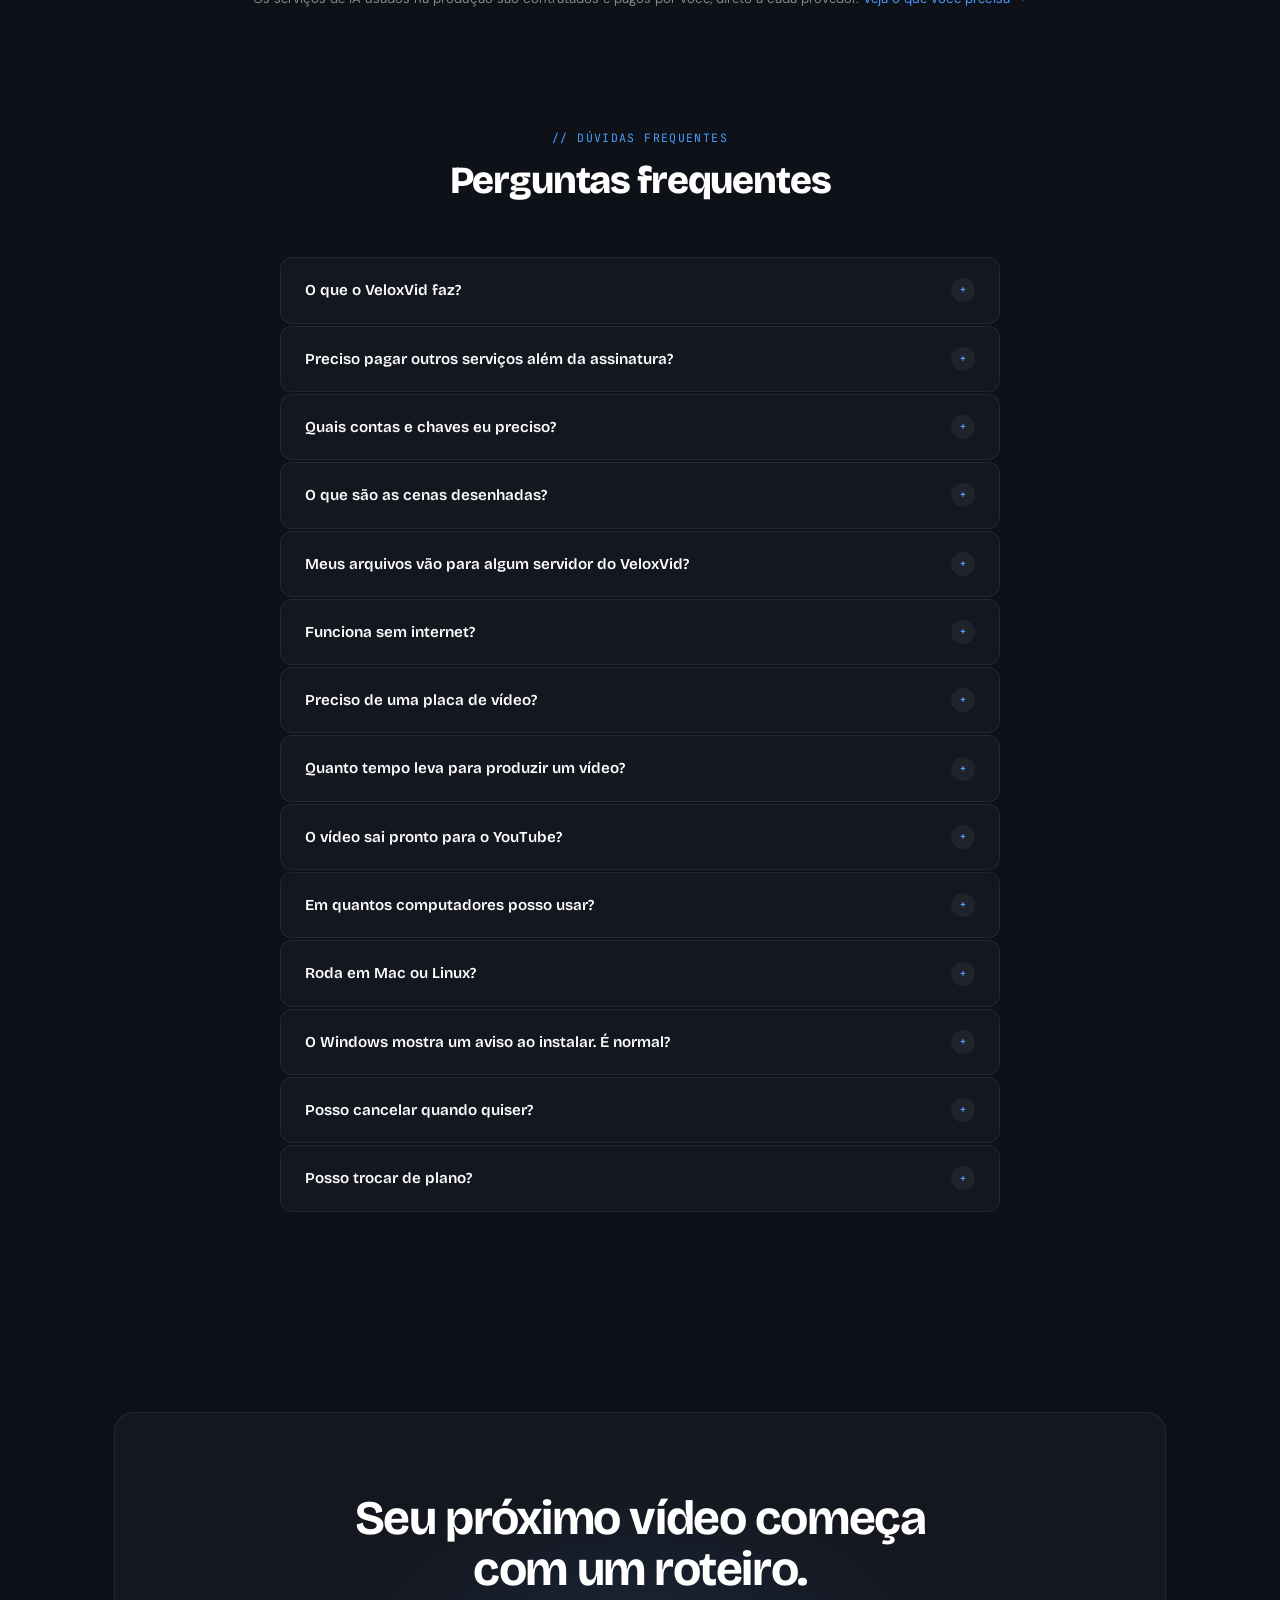
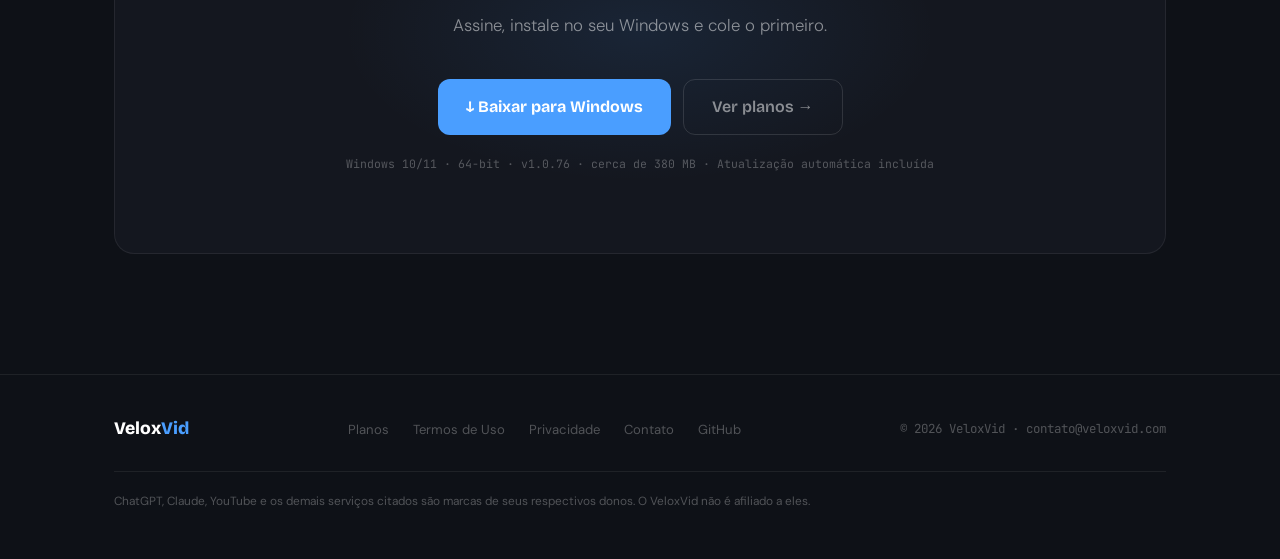
==== commit 2e5b481e: "Estilo com cor e fontes, custo e tempo por etapa, acervos gratuitos - Estilo visual: a cor de destaq" ====
--- a/index.html
+++ b/index.html
@@ -295,7 +295,7 @@
       <div class="section-head fade-up">
         <div class="section-label">// produção automática</div>
         <h2 class="section-title">Tudo o que um editor faria,<br>cena por cena.</h2>
-        <p class="section-sub">Da voz ao corte final, o VeloxVid cuida de cada parte do vídeo. E mostra quanto cada produção custou.</p>
+        <p class="section-sub">Da voz ao corte final, o VeloxVid cuida de cada parte do vídeo. E mostra quanto cada produção custou e quanto tempo levou.</p>
       </div>
 
       <div class="features-grid">
@@ -348,7 +348,7 @@
         <article class="feature-card wide fade-up">
           <div class="feat-icon" aria-hidden="true">🎨</div>
           <h3 class="feat-title">Estilo visual</h3>
-          <p class="feat-desc">O Clássico, de cortes limpos, e 17 estilos com peças gráficas, trilhas e efeitos sonoros aplicados sozinhos. Você escolhe o de cada vídeo.</p>
+          <p class="feat-desc">O Clássico, de cortes limpos, e 17 estilos com peças gráficas, trilhas e efeitos sonoros aplicados sozinhos. Você escolhe o de cada vídeo e pode ajustar a cor de destaque e as fontes das peças.</p>
           <ul class="feat-tags styles" aria-label="Os 18 estilos: o Clássico e 17 com peças gráficas">
             <li class="feat-tag">Clássico</li>
             <li class="feat-tag">Dossiê</li>
@@ -404,11 +404,11 @@
 
         <article class="feature-card fade-up">
           <div class="feat-icon" aria-hidden="true">💲</div>
-          <h3 class="feat-title">Custo à vista</h3>
-          <p class="feat-desc">Cada produção mostra quanto gastou em cada serviço.</p>
+          <h3 class="feat-title">Custo e tempo à vista</h3>
+          <p class="feat-desc">Cada produção mostra quanto gastou em cada serviço e quanto durou cada etapa.</p>
           <ul class="feat-tags">
-            <li class="feat-tag">por produção</li>
             <li class="feat-tag">por serviço</li>
+            <li class="feat-tag">por etapa</li>
           </ul>
         </article>
       </div>
@@ -552,7 +552,7 @@
             <span class="req-key optional">opcional</span>
             <div>
               <h3 class="req-title">Acervos, clipes por IA e avatar</h3>
-              <p class="req-desc">Acervos gratuitos de fotos e vídeos, clipes de vídeo por IA e apresentador entram se você ligar. Os dois últimos são pagos à parte.</p>
+              <p class="req-desc">As chaves gratuitas do Pexels e do Pixabay trazem mais vídeo de verdade para as cenas. Clipes de vídeo por IA e apresentador entram se você ligar, e são pagos à parte.</p>
             </div>
           </li>
         </ul>
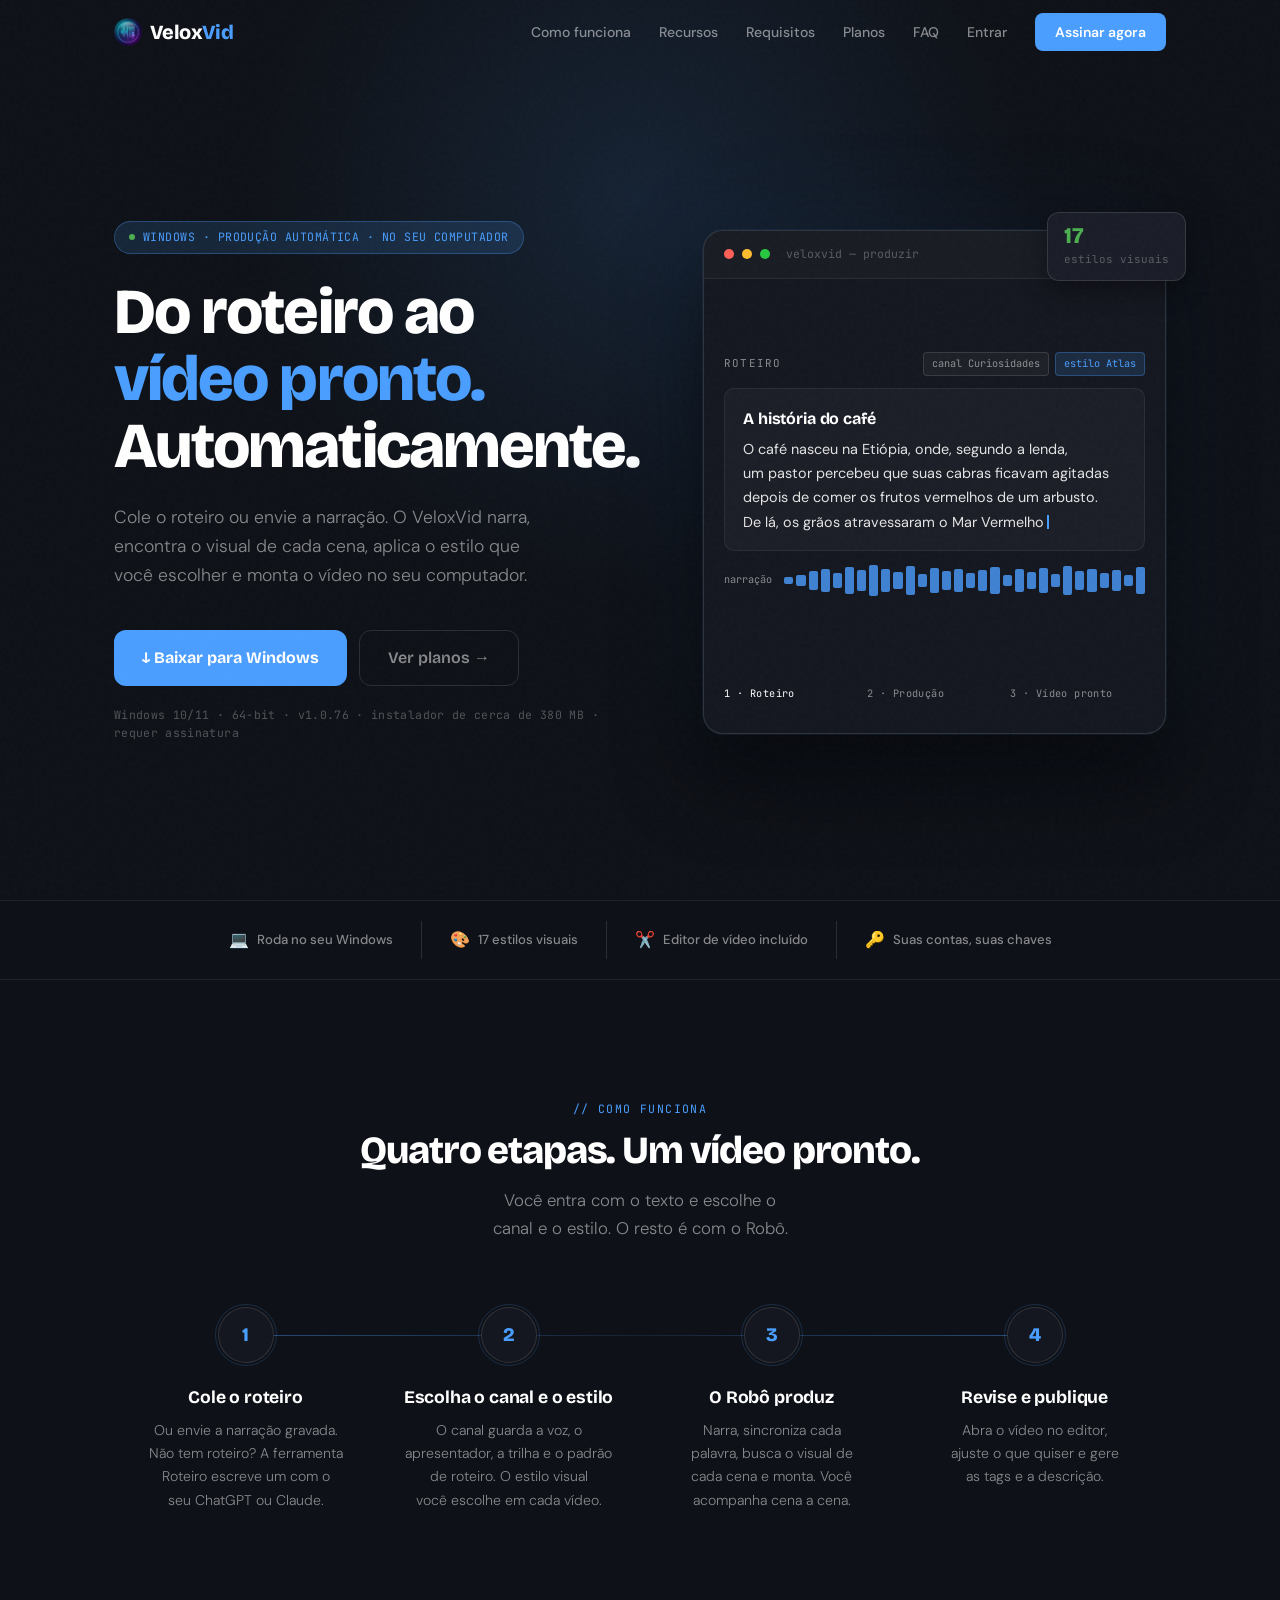
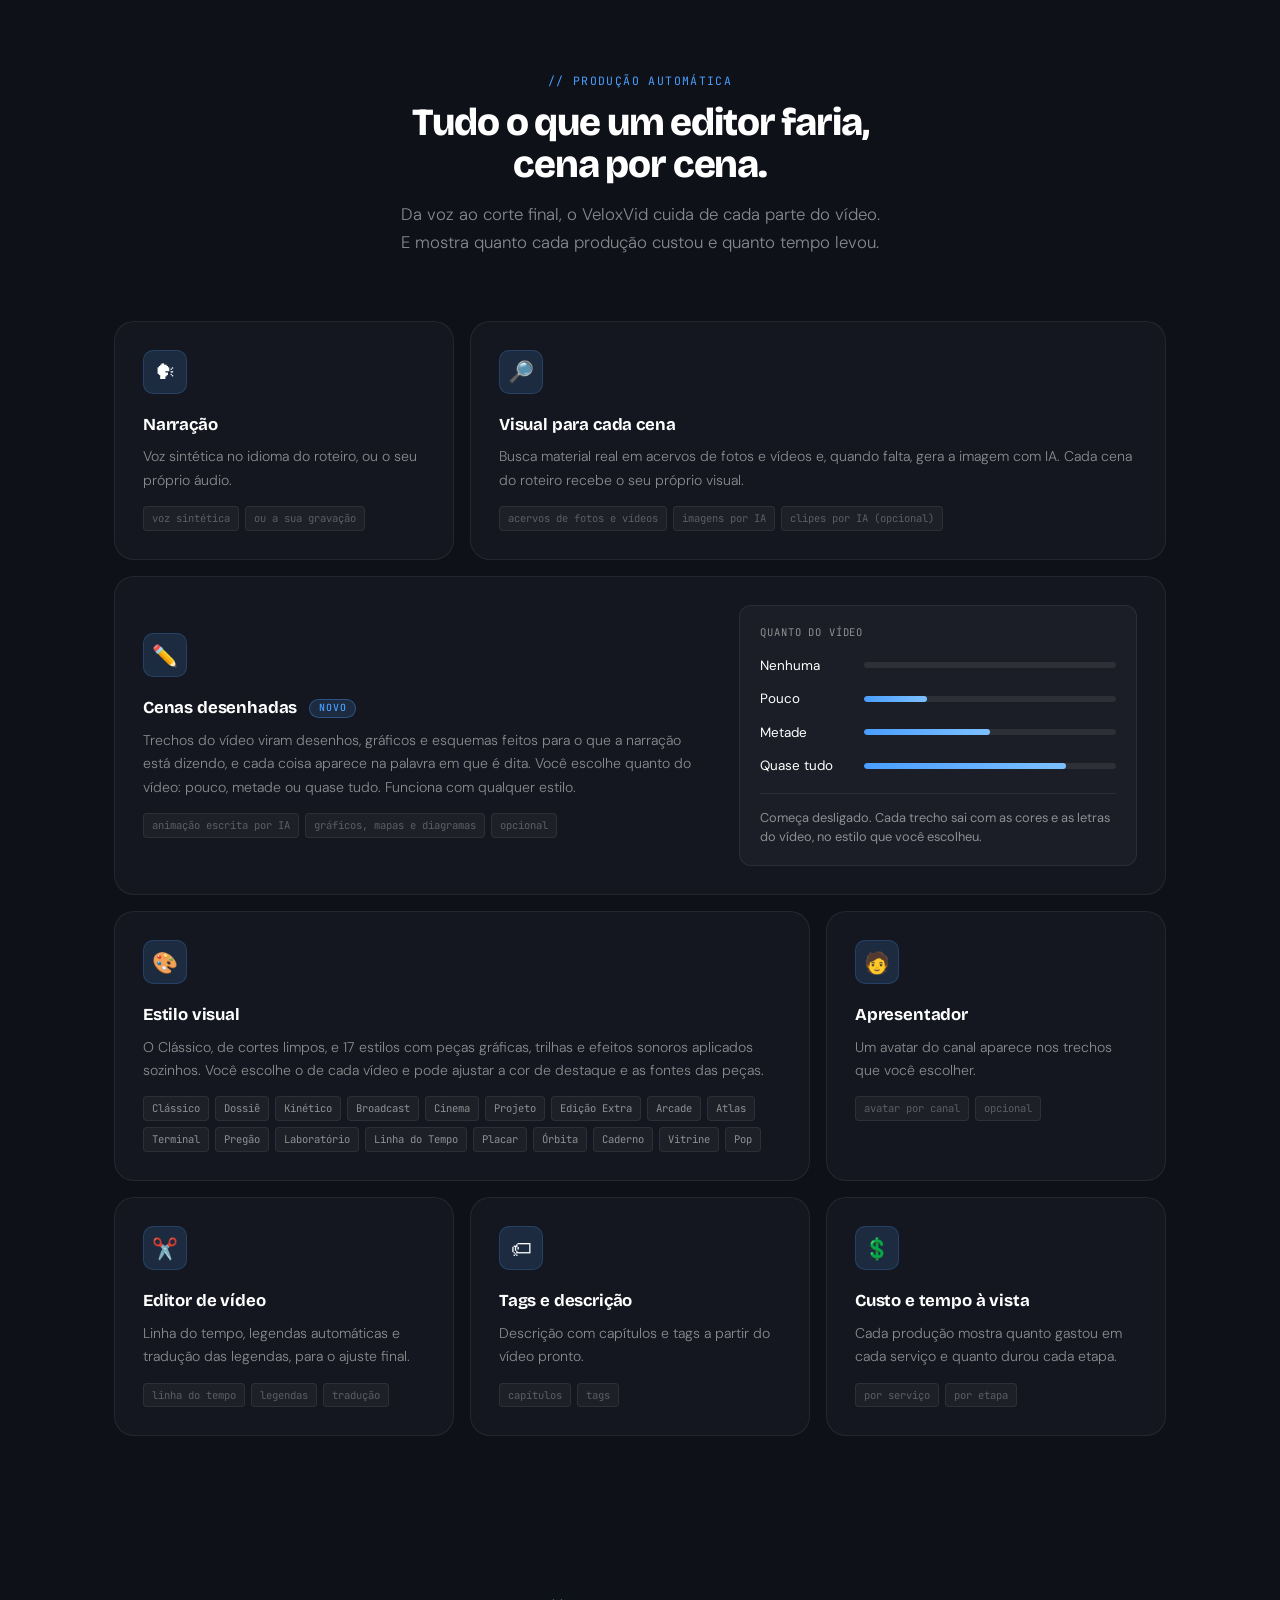
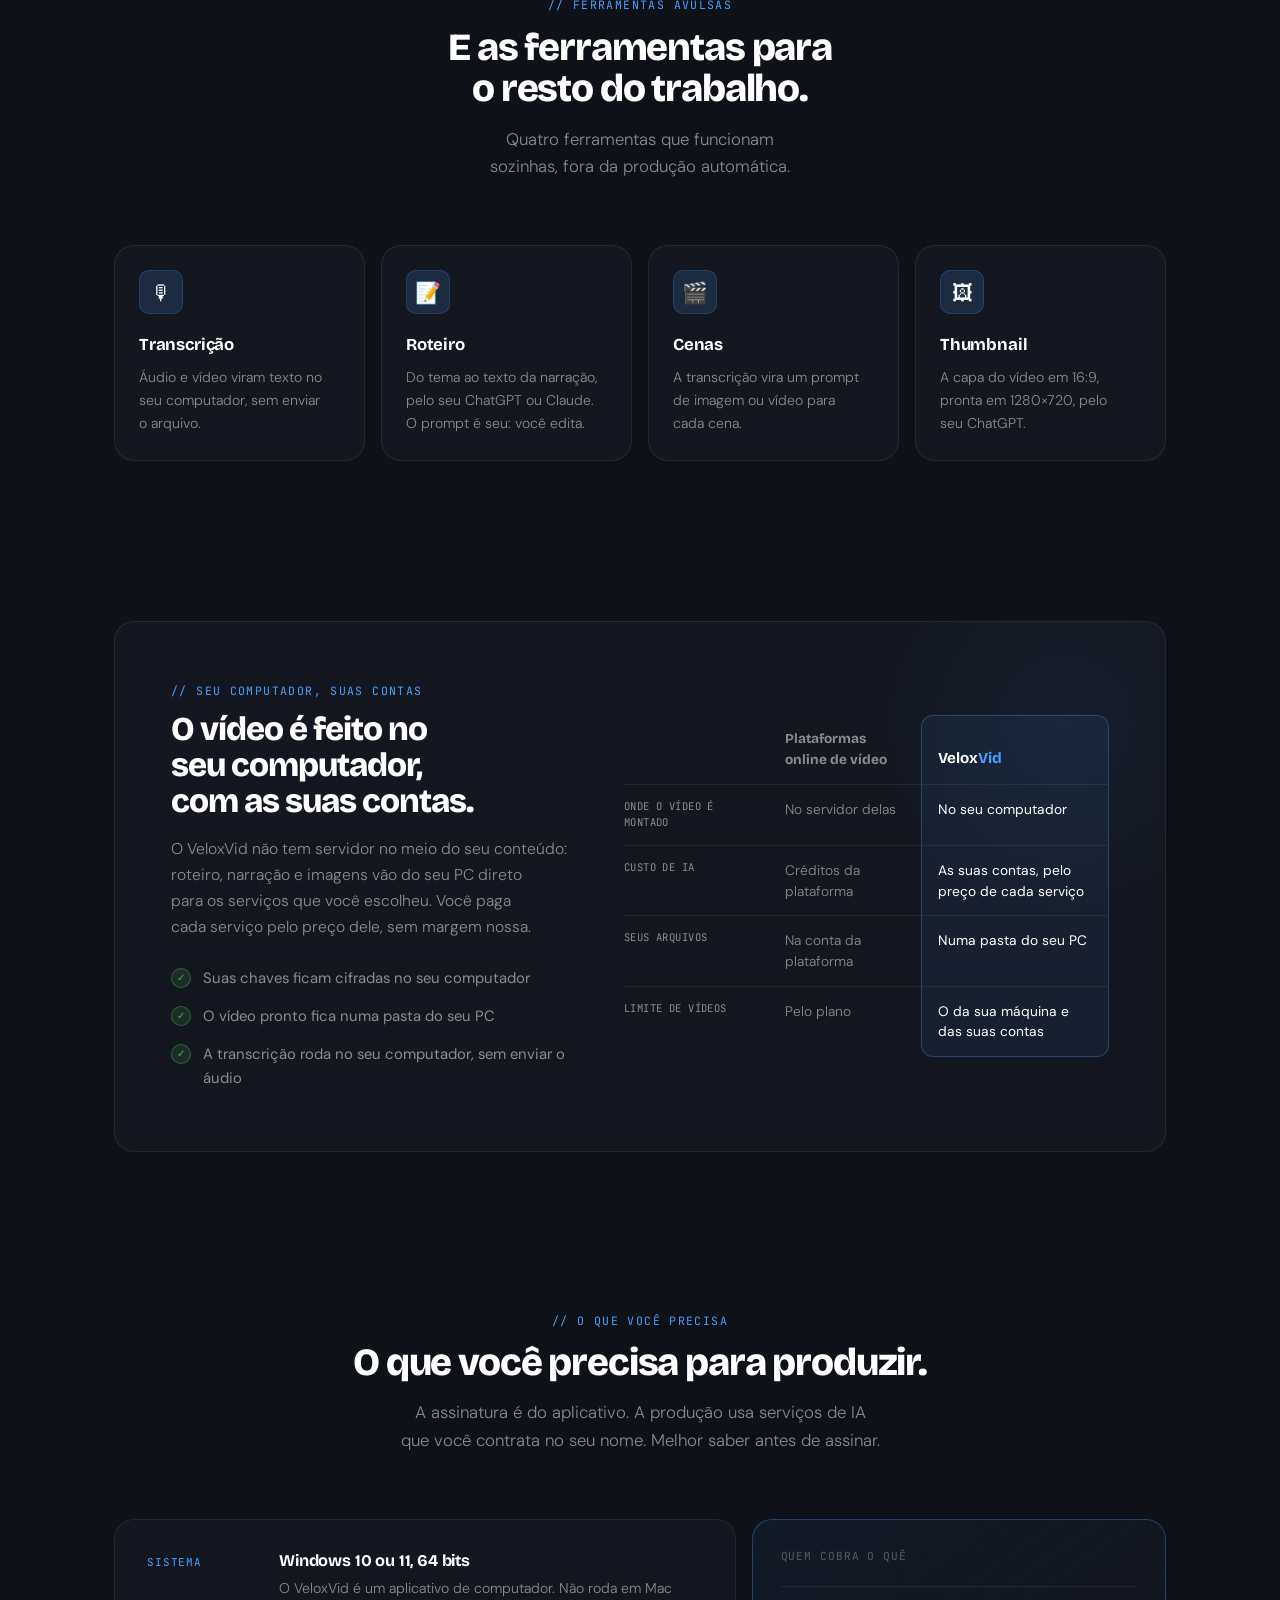
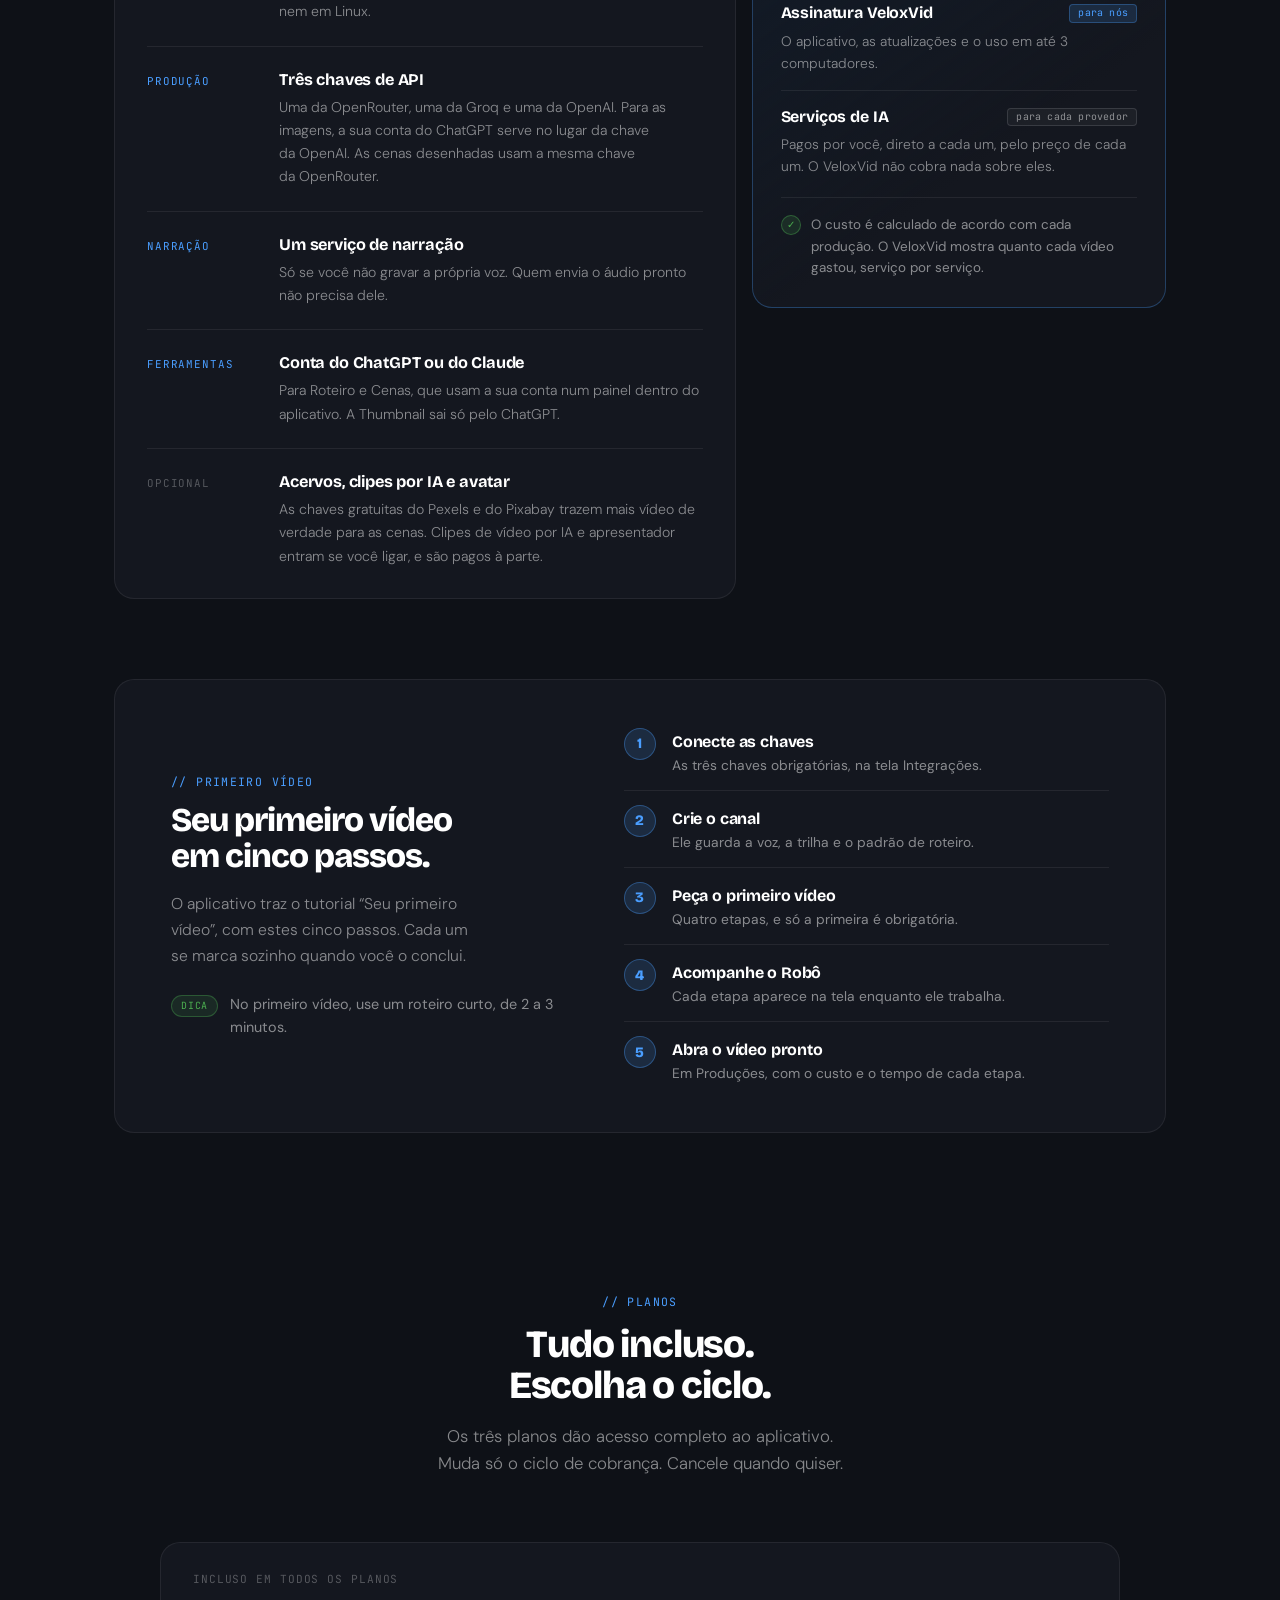
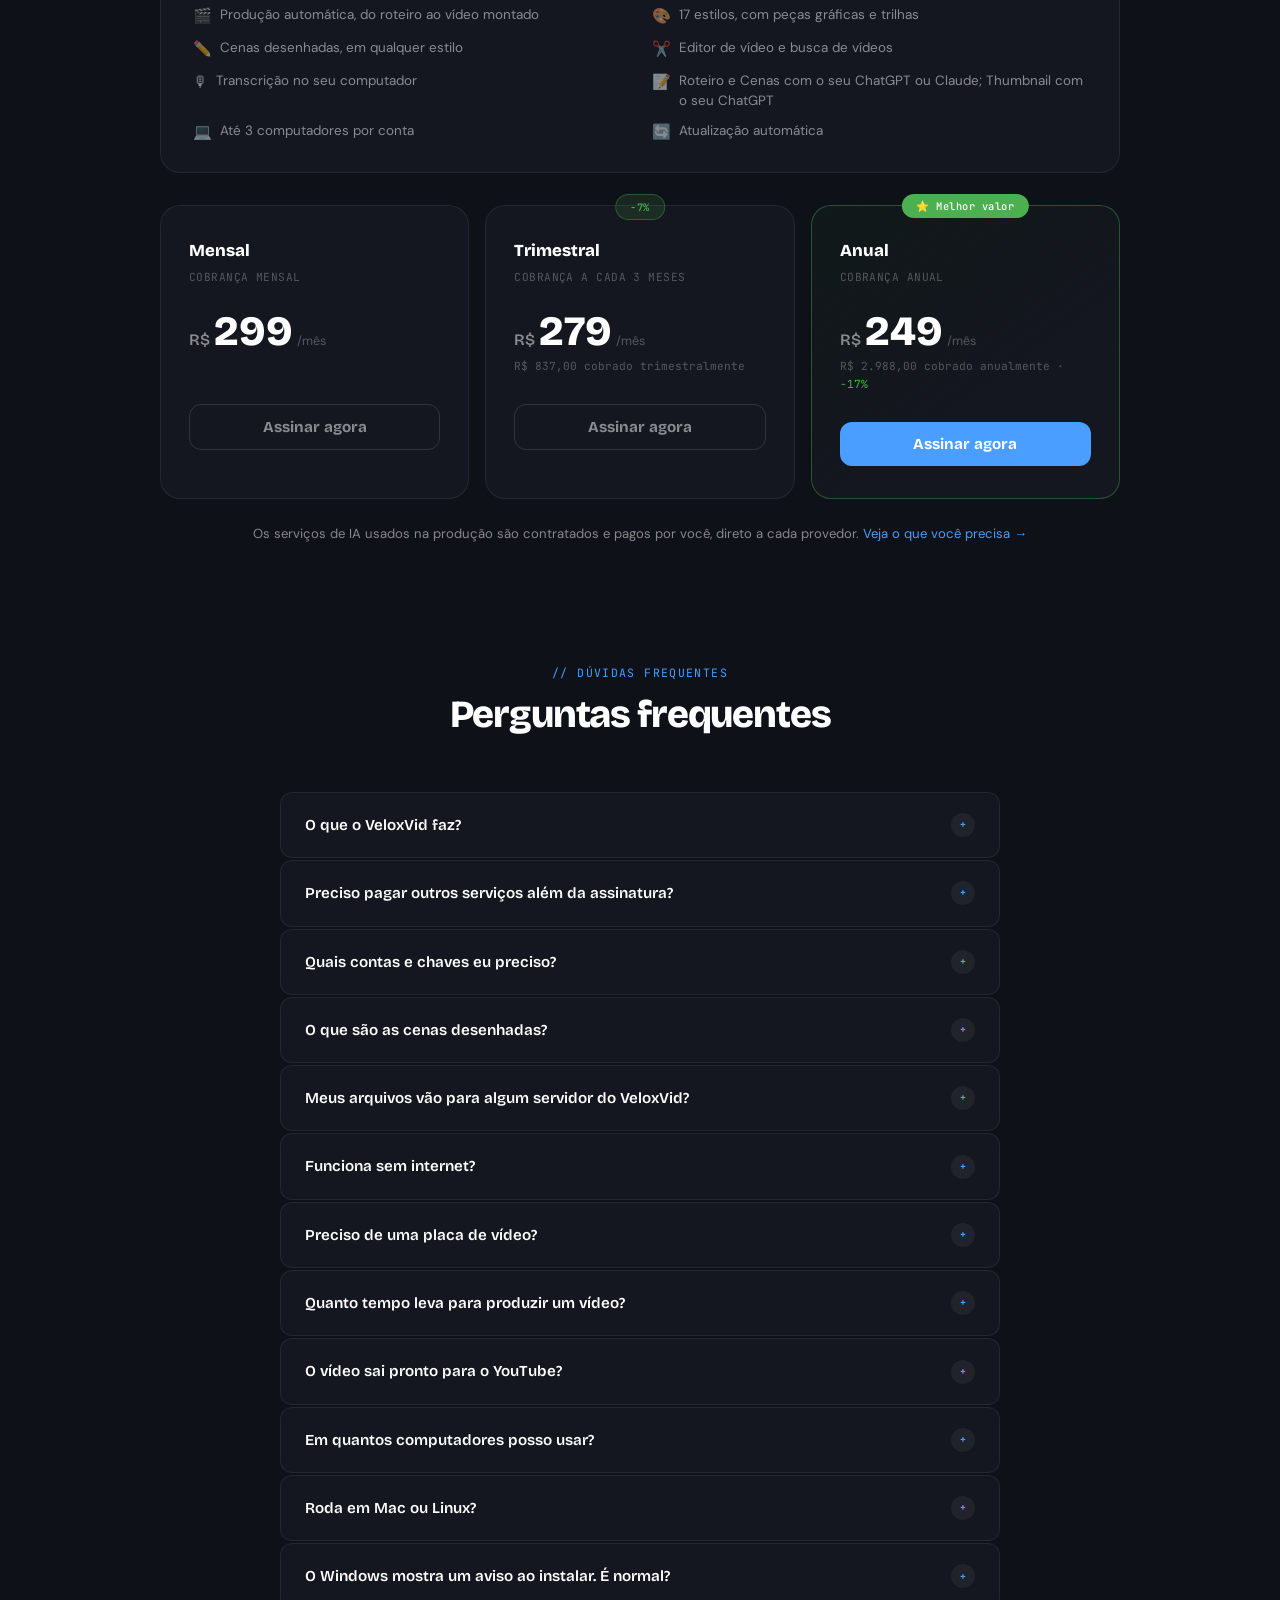
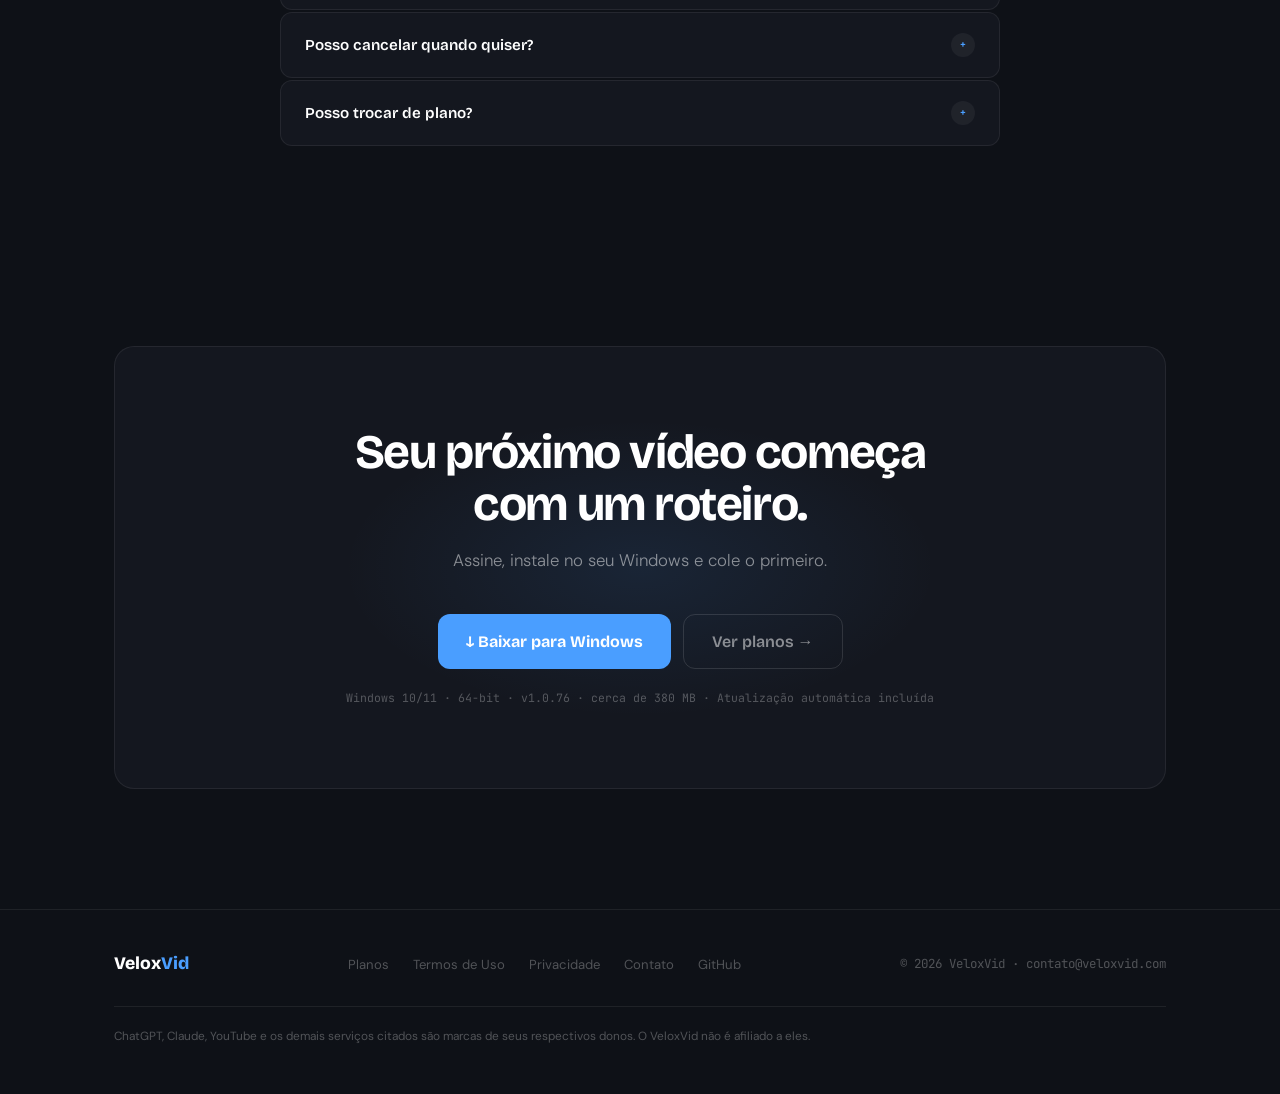
==== commit ae7e7a6d: "Faixa "Seu primeiro vídeo em cinco passos" Os cinco passos do tutorial do aplicativo, uma linha cada" ====
--- a/index.html
+++ b/index.html
@@ -573,6 +573,42 @@
     </div>
   </section>
 
+  <!-- ─── SEU PRIMEIRO VÍDEO ─── -->
+  <section class="first-section" id="primeiro-video">
+    <div class="container">
+      <div class="first-inner fade-up">
+        <div>
+          <div class="section-label">// primeiro vídeo</div>
+          <h2 class="section-title">Seu primeiro vídeo em cinco passos.</h2>
+          <p class="section-sub">O aplicativo traz o tutorial “Seu primeiro vídeo”, com estes cinco passos. Cada um se marca sozinho quando você o conclui.</p>
+          <p class="first-tip"><span class="first-tip-label">Dica</span><span>No primeiro vídeo, use um roteiro curto, de 2 a 3 minutos.</span></p>
+        </div>
+        <ol class="first-steps">
+          <li class="first-step">
+            <span class="first-num" aria-hidden="true">1</span>
+            <div><h3 class="first-title">Conecte as chaves</h3><p class="first-desc">As três chaves obrigatórias, na tela Integrações.</p></div>
+          </li>
+          <li class="first-step">
+            <span class="first-num" aria-hidden="true">2</span>
+            <div><h3 class="first-title">Crie o canal</h3><p class="first-desc">Ele guarda a voz, a trilha e o padrão de roteiro.</p></div>
+          </li>
+          <li class="first-step">
+            <span class="first-num" aria-hidden="true">3</span>
+            <div><h3 class="first-title">Peça o primeiro vídeo</h3><p class="first-desc">Quatro etapas, e só a primeira é obrigatória.</p></div>
+          </li>
+          <li class="first-step">
+            <span class="first-num" aria-hidden="true">4</span>
+            <div><h3 class="first-title">Acompanhe o Robô</h3><p class="first-desc">Cada etapa aparece na tela enquanto ele trabalha.</p></div>
+          </li>
+          <li class="first-step">
+            <span class="first-num" aria-hidden="true">5</span>
+            <div><h3 class="first-title">Abra o vídeo pronto</h3><p class="first-desc">Em Produções, com o custo e o tempo de cada etapa.</p></div>
+          </li>
+        </ol>
+      </div>
+    </div>
+  </section>
+
   <!-- ─── PLANOS ─── -->
   <section class="pricing-section" id="pricing">
     <div class="container">
--- a/assets/site.css
+++ b/assets/site.css
@@ -1302,6 +1302,83 @@
   margin-top: 1px;
 }
 
+/* ─── Seu primeiro vídeo em cinco passos ─── */
+.first-section {
+  padding: 0 0 80px;
+}
+.first-inner {
+  display: grid;
+  grid-template-columns: minmax(0, 0.9fr) minmax(0, 1.1fr);
+  gap: 56px;
+  align-items: center;
+  background: var(--bg-card);
+  border: 1px solid var(--border);
+  border-radius: var(--radius-lg);
+  padding: 48px 56px;
+}
+.first-inner .section-title { font-size: clamp(1.6rem, 2.6vw, 2.2rem); }
+.first-inner .section-sub { font-size: 0.98rem; }
+.first-tip {
+  margin-top: 24px;
+  display: flex;
+  align-items: baseline;
+  gap: 12px;
+  font-size: 0.9rem;
+  line-height: 1.6;
+  color: var(--txt-2);
+}
+.first-tip-label {
+  flex-shrink: 0;
+  font-family: 'JetBrains Mono', monospace;
+  font-size: 0.62rem;
+  letter-spacing: 0.08em;
+  text-transform: uppercase;
+  color: var(--green);
+  background: rgba(76,175,80,0.12);
+  border: 1px solid rgba(76,175,80,0.35);
+  border-radius: 100px;
+  padding: 2px 9px;
+}
+.first-steps {
+  list-style: none;
+  display: flex;
+  flex-direction: column;
+}
+.first-step {
+  display: grid;
+  grid-template-columns: 32px minmax(0, 1fr);
+  gap: 16px;
+  align-items: start;
+  padding: 14px 0;
+  border-bottom: 1px solid var(--border);
+}
+.first-step:first-child { padding-top: 0; }
+.first-step:last-child { padding-bottom: 0; border-bottom: none; }
+.first-num {
+  width: 32px; height: 32px;
+  border-radius: 50%;
+  border: 1px solid rgba(74,158,255,0.35);
+  background: var(--blue-dim);
+  color: var(--blue);
+  display: flex; align-items: center; justify-content: center;
+  font-family: 'Bricolage Grotesque', sans-serif;
+  font-weight: 800;
+  font-size: 0.9rem;
+}
+.first-title {
+  font-family: 'Bricolage Grotesque', sans-serif;
+  font-size: 1rem;
+  font-weight: 700;
+  line-height: 1.3;
+  letter-spacing: -0.01em;
+  margin: 4px 0 2px;
+}
+.first-desc {
+  font-size: 0.86rem;
+  line-height: 1.55;
+  color: var(--txt-2);
+}
+
 /* ─── Pricing ─── */
 .pricing-section {
   padding: 80px 0 80px;
@@ -1960,6 +2037,7 @@
   .privacy-inner { grid-template-columns: 1fr; gap: 40px; padding: 40px 28px; }
   .req-grid { grid-template-columns: 1fr; }
   .req-aside { position: static; }
+  .first-inner { grid-template-columns: 1fr; gap: 32px; padding: 36px 28px; }
   .pricing-grid { grid-template-columns: 1fr; max-width: 400px; margin: 0 auto; gap: 24px; }
   .pricing-features-shared { padding: 22px 20px; }
   .cover-grid { grid-template-columns: 1fr; }
@@ -1977,6 +2055,7 @@
   .trust-item + .trust-item { border-left: none; }
   .shared-features-grid { grid-template-columns: 1fr; }
   .req-list { padding: 4px 20px; }
+  .first-inner { padding: 28px 20px; }
   .req-item { grid-template-columns: 1fr; gap: 6px; padding: 20px 0; }
   .cta-box { padding: 56px 24px; }
   .modal-box { padding: 28px 22px; }
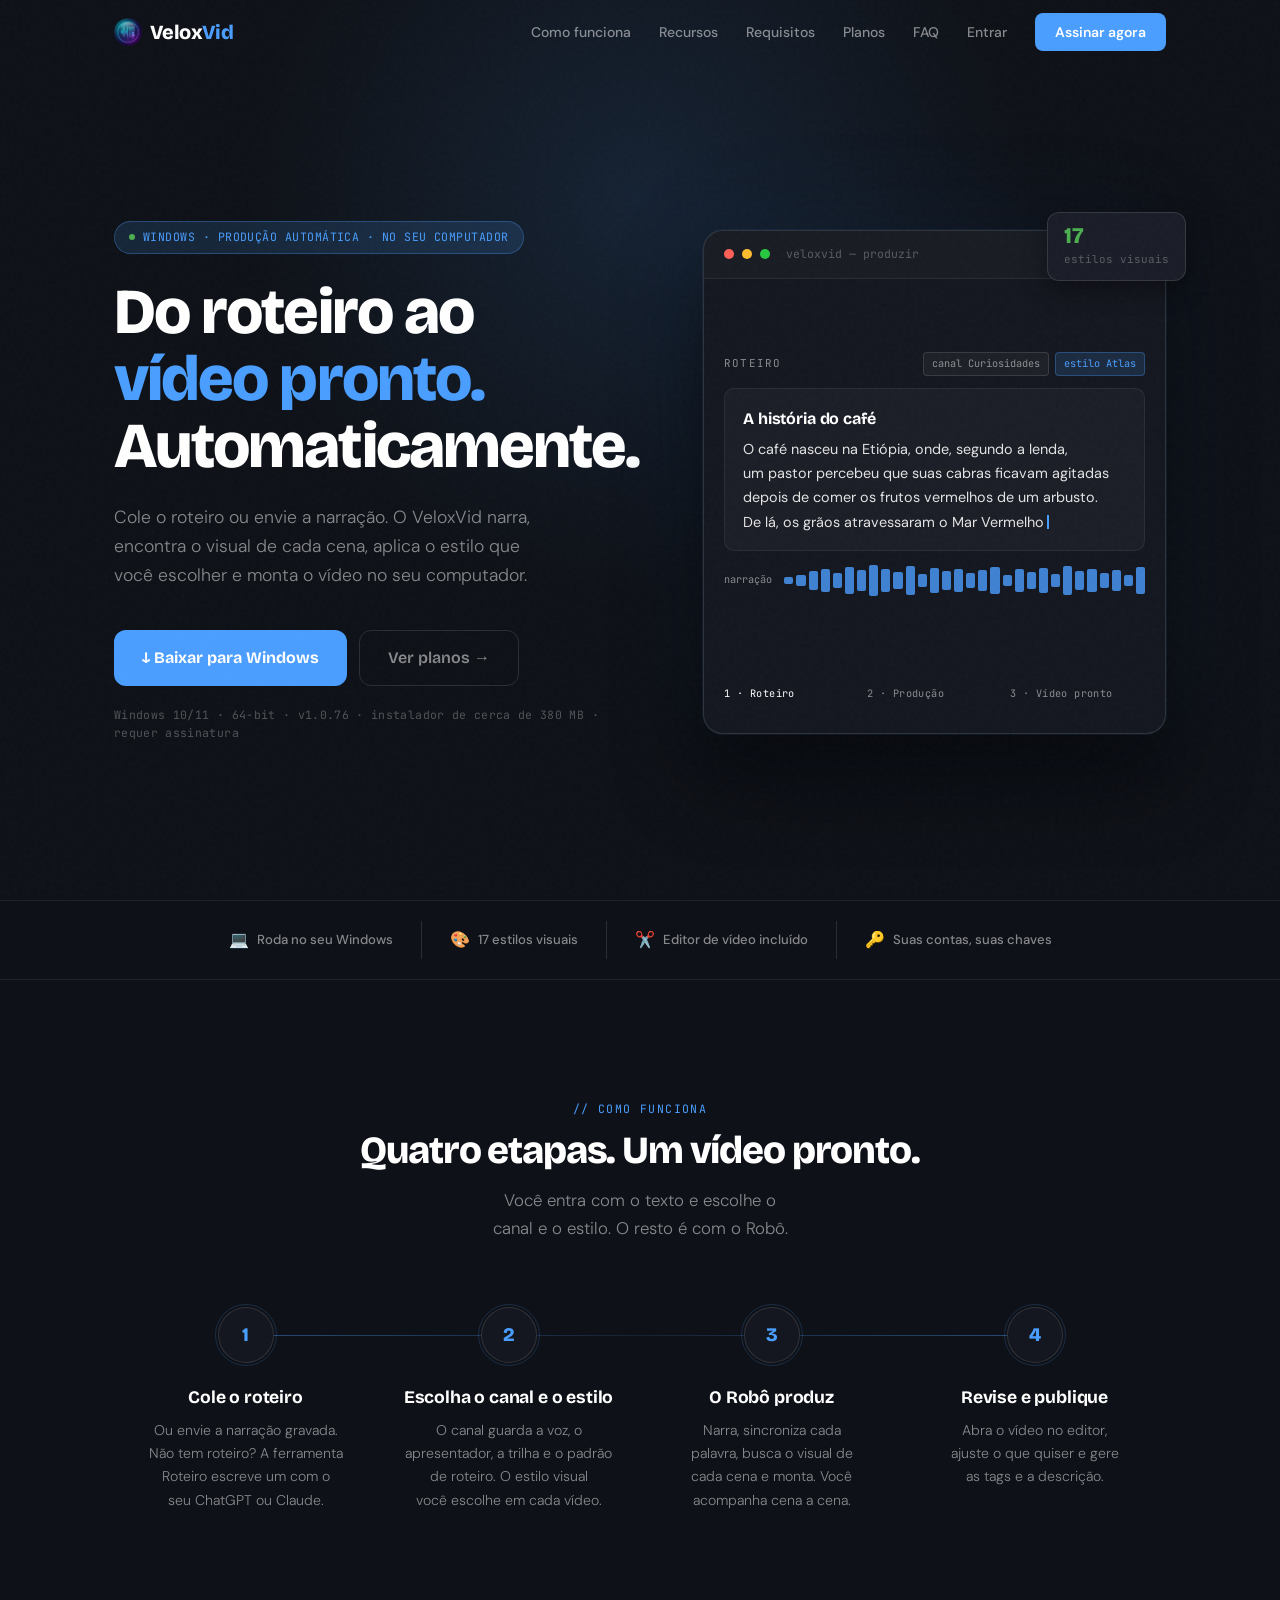
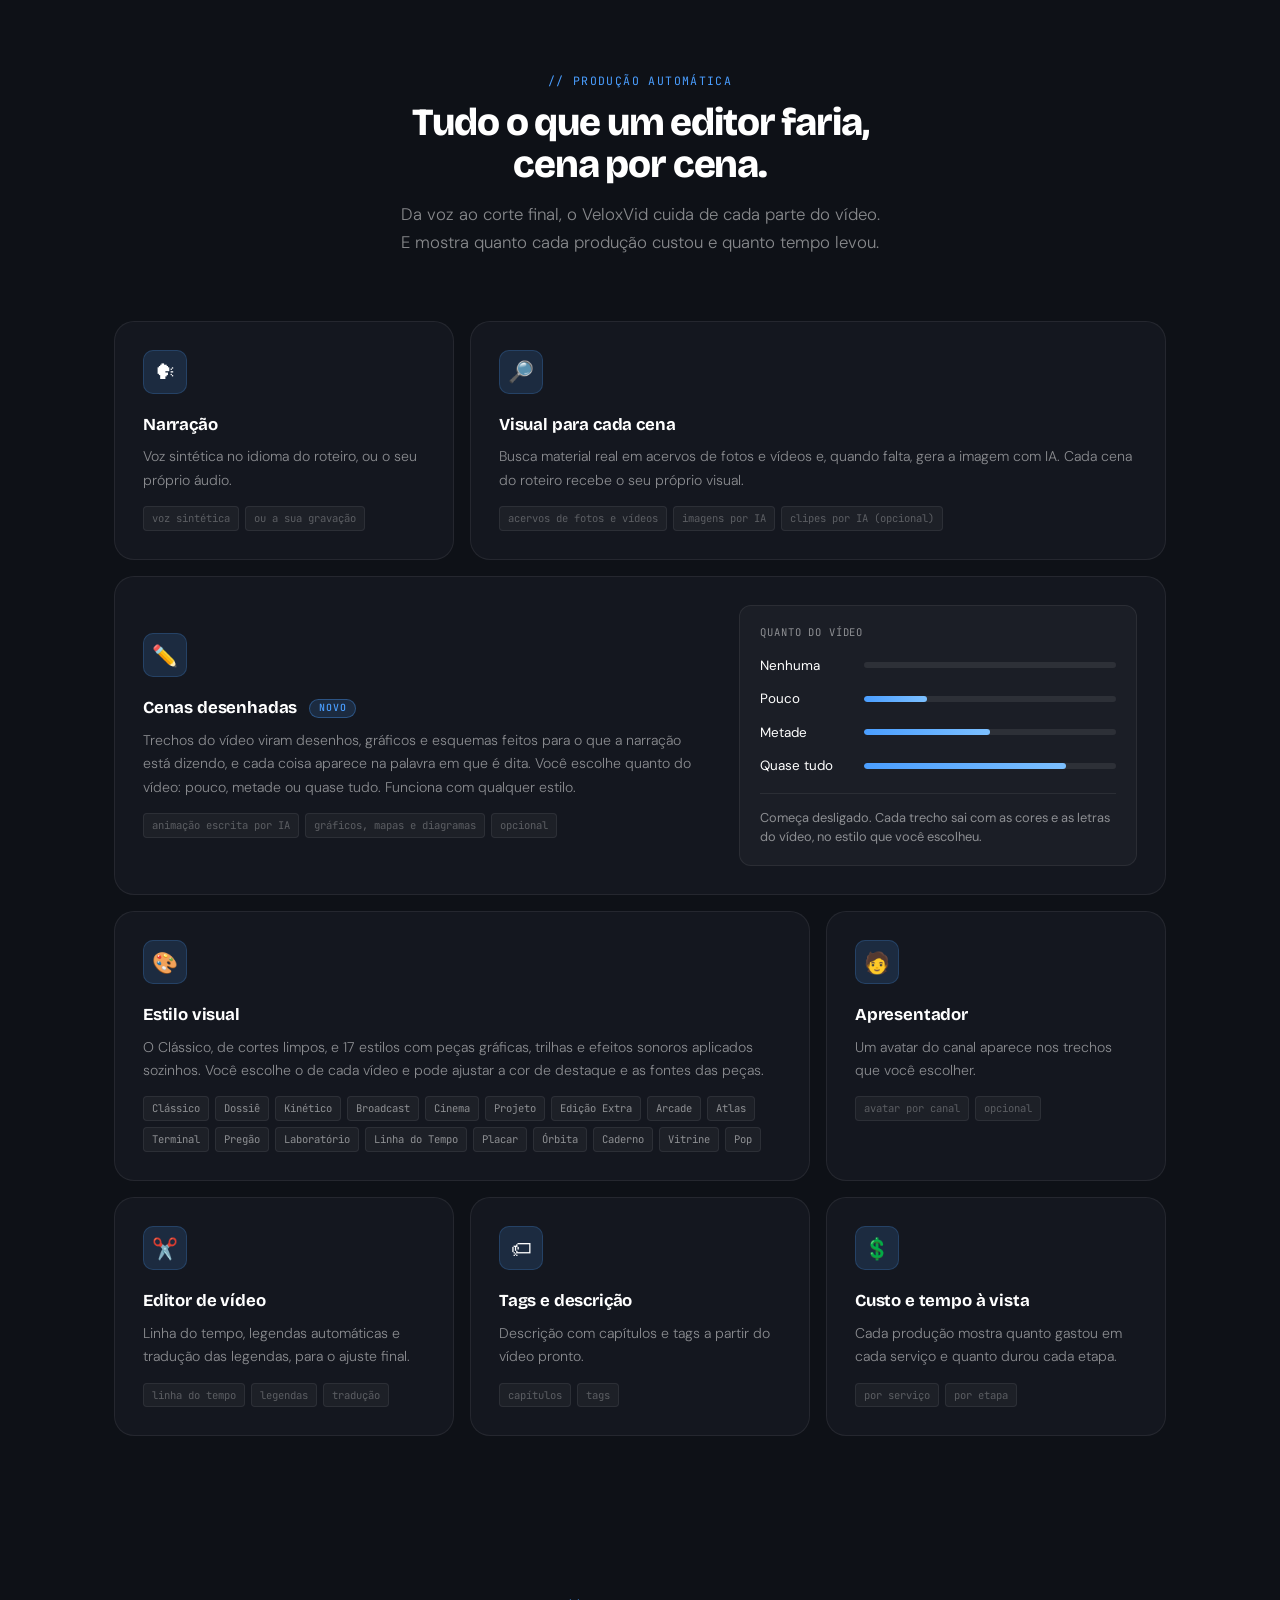
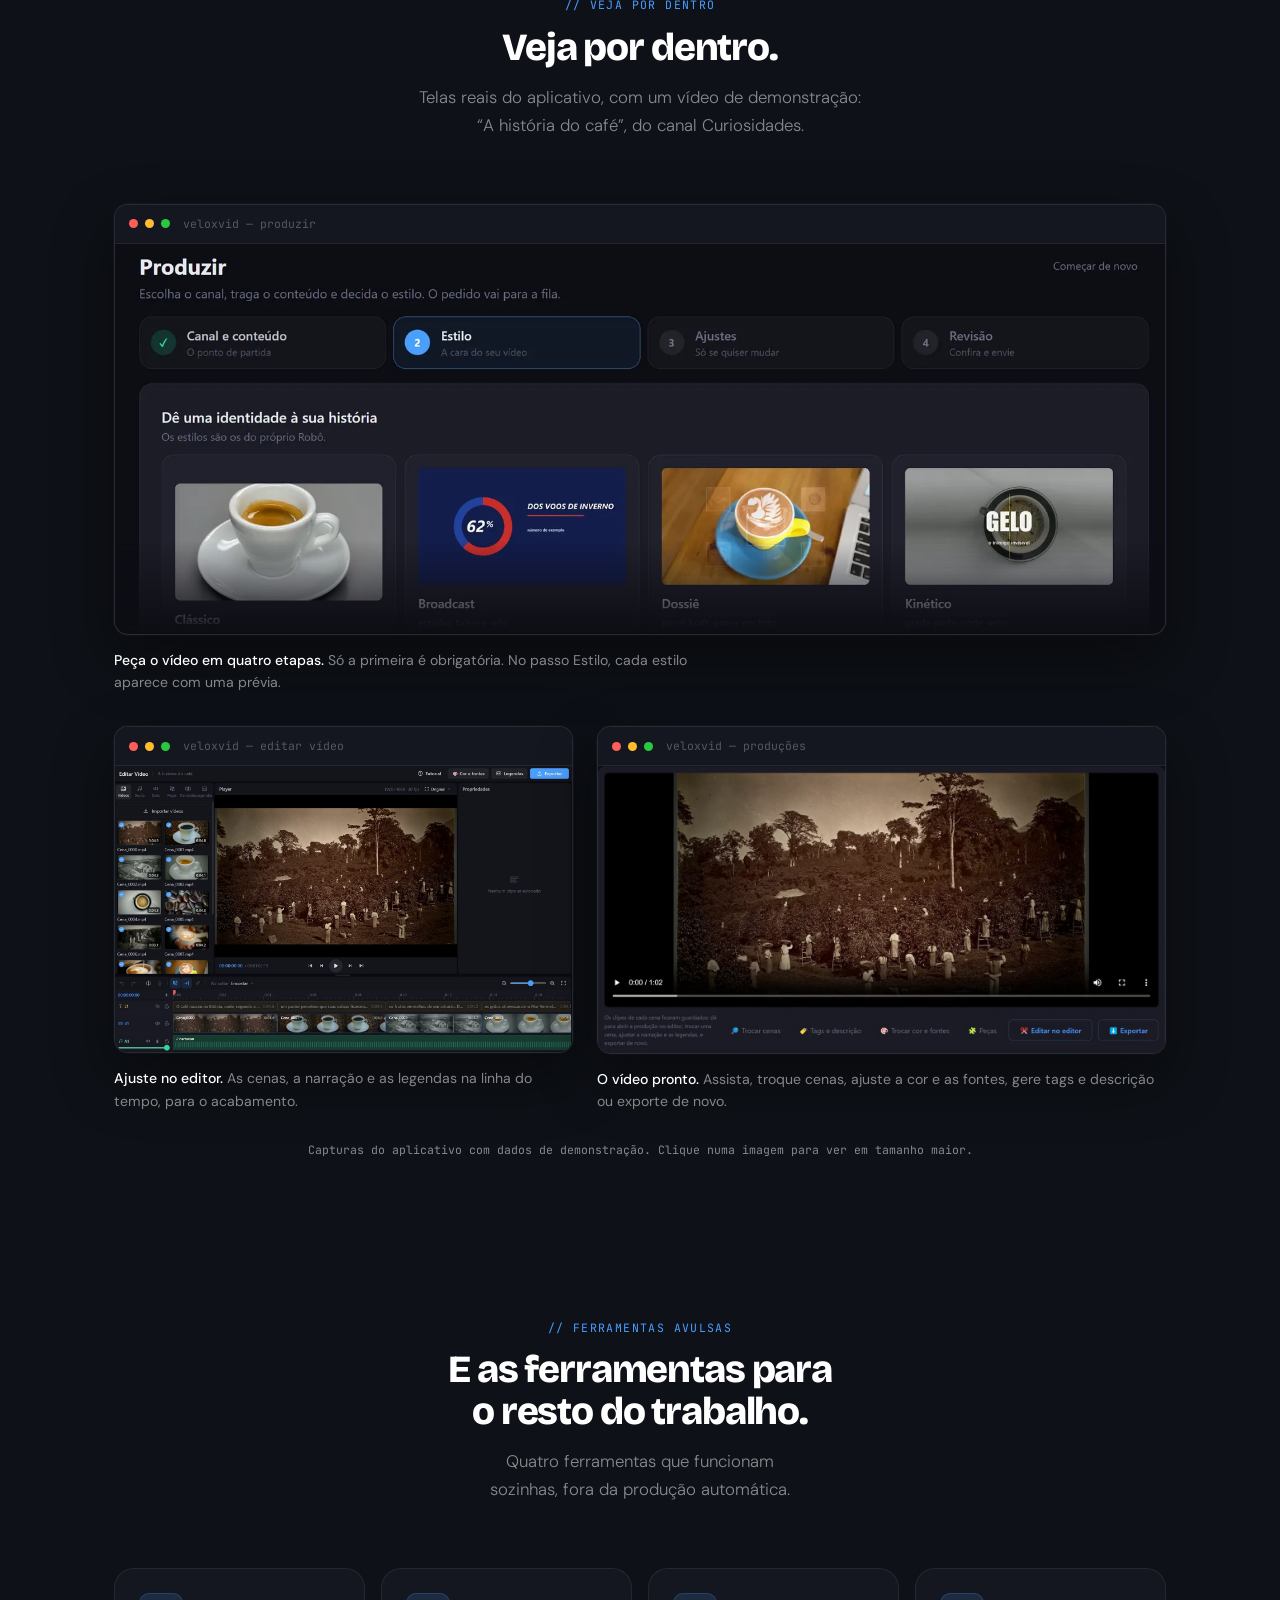
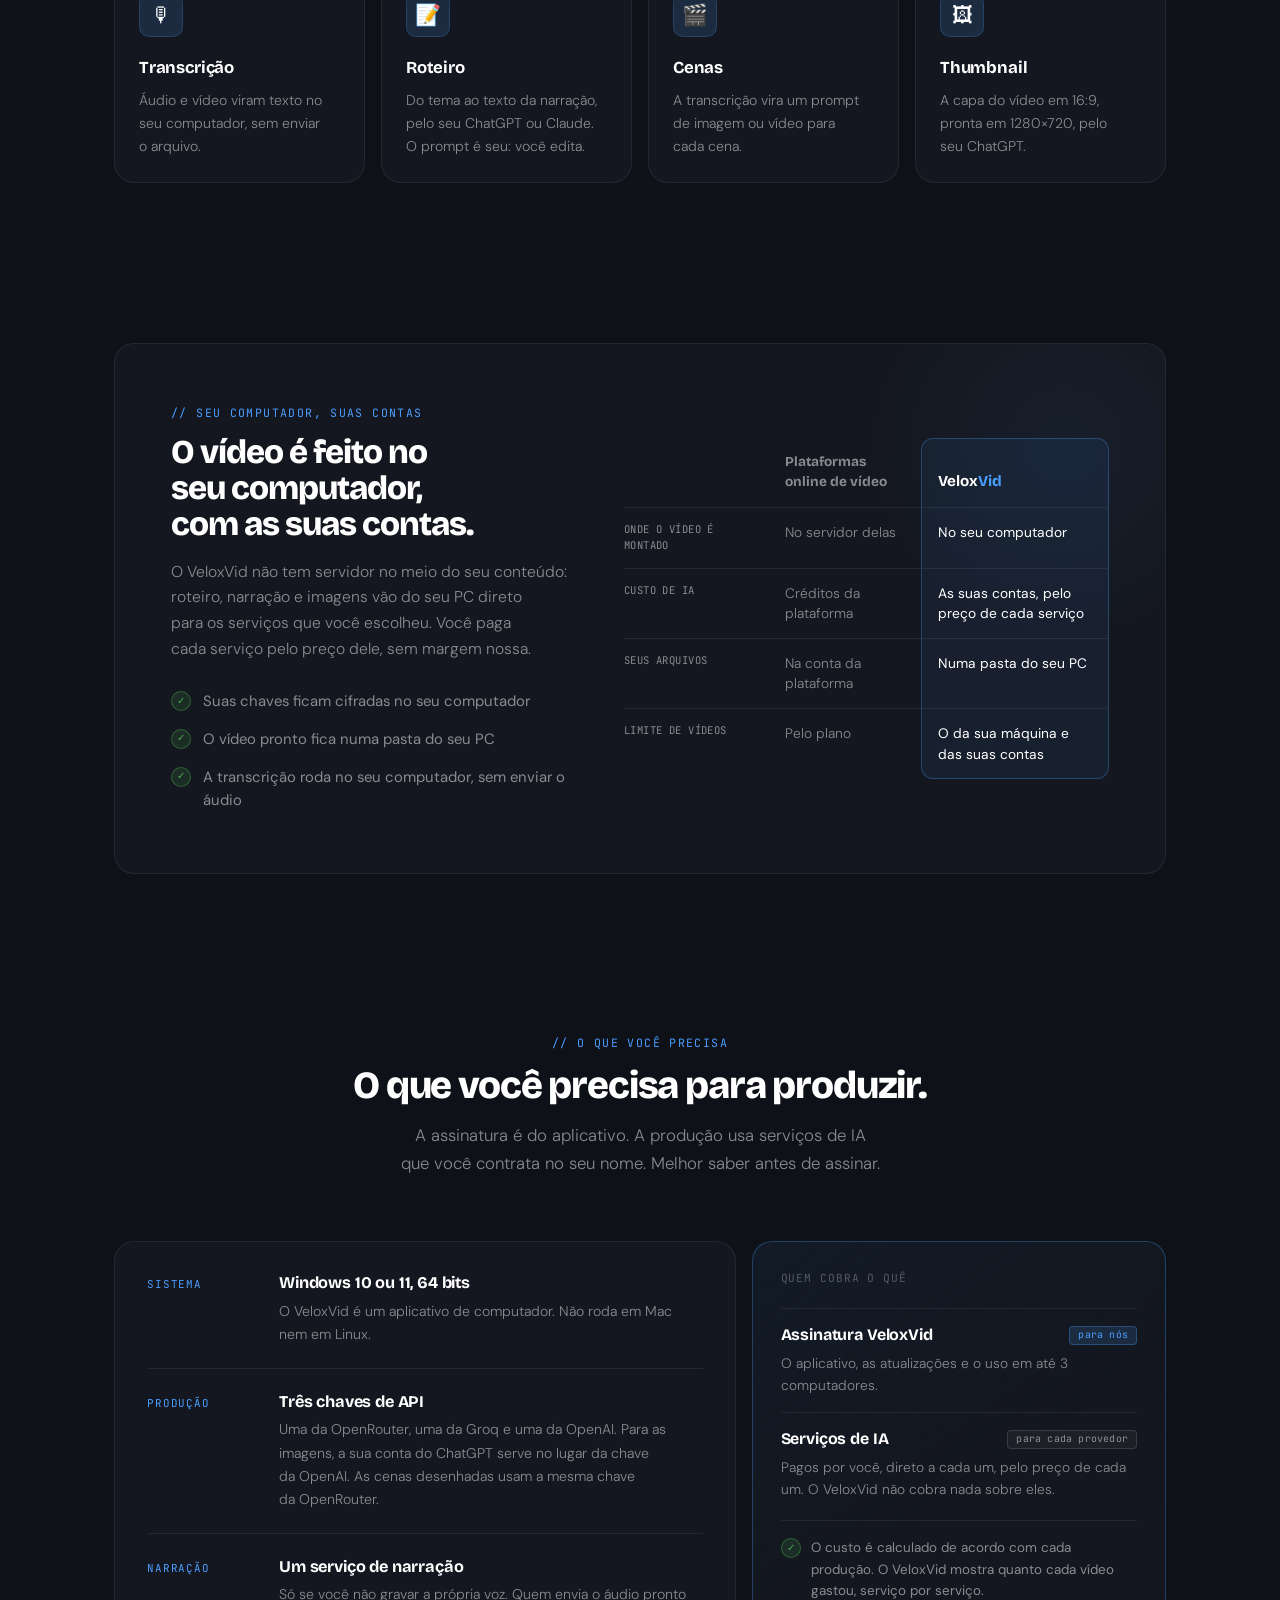
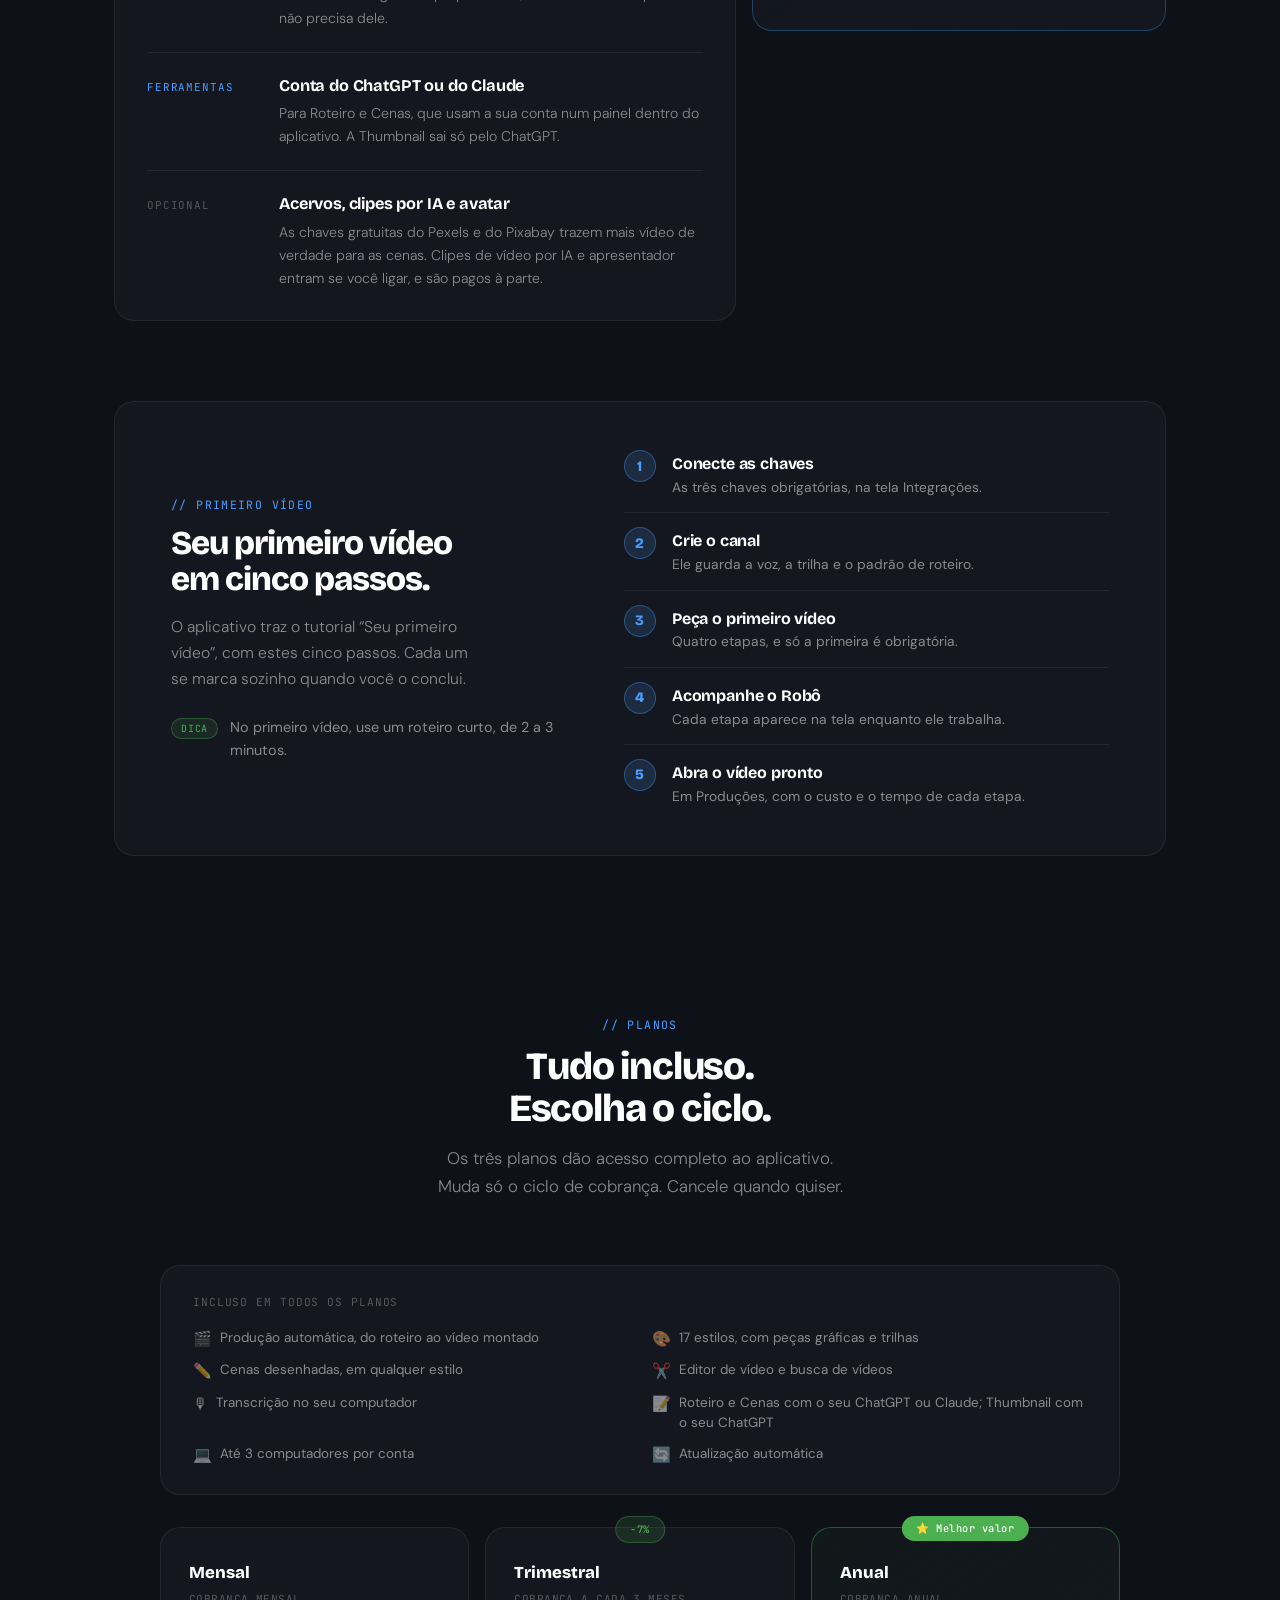
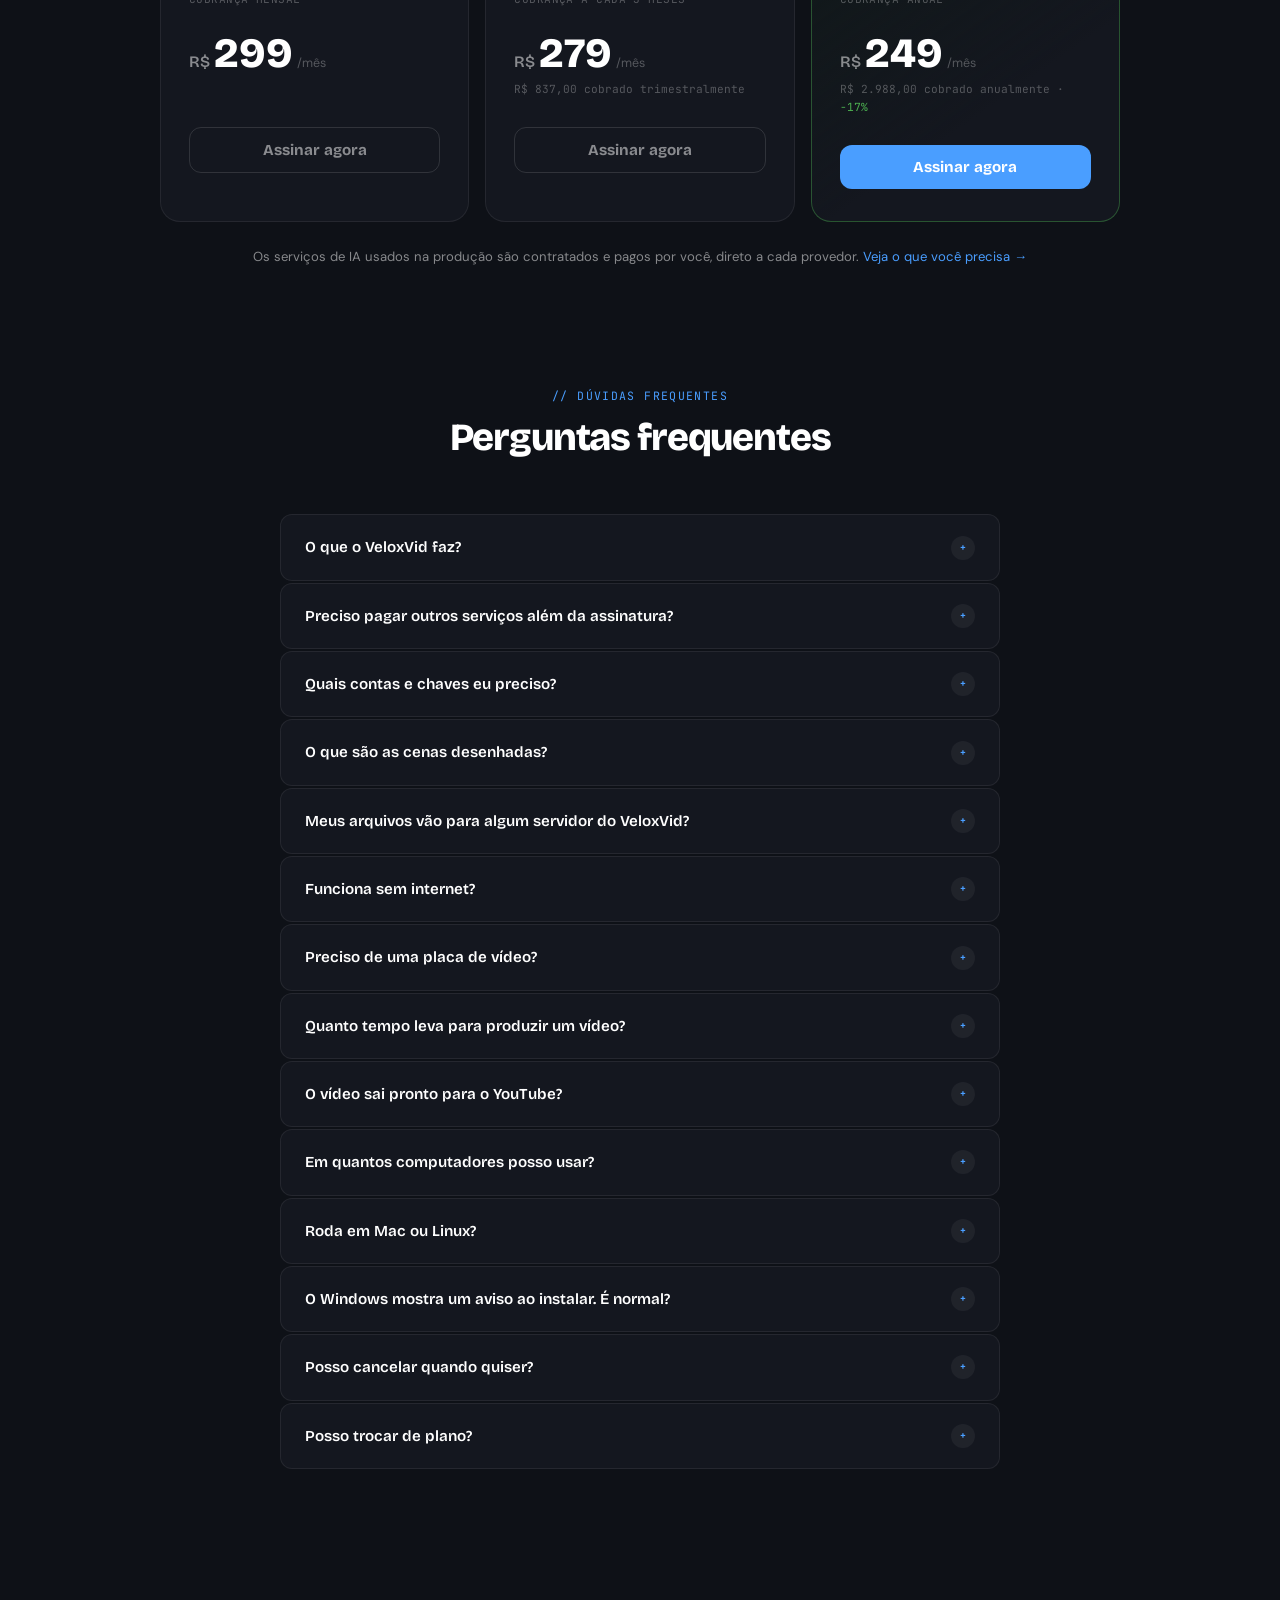
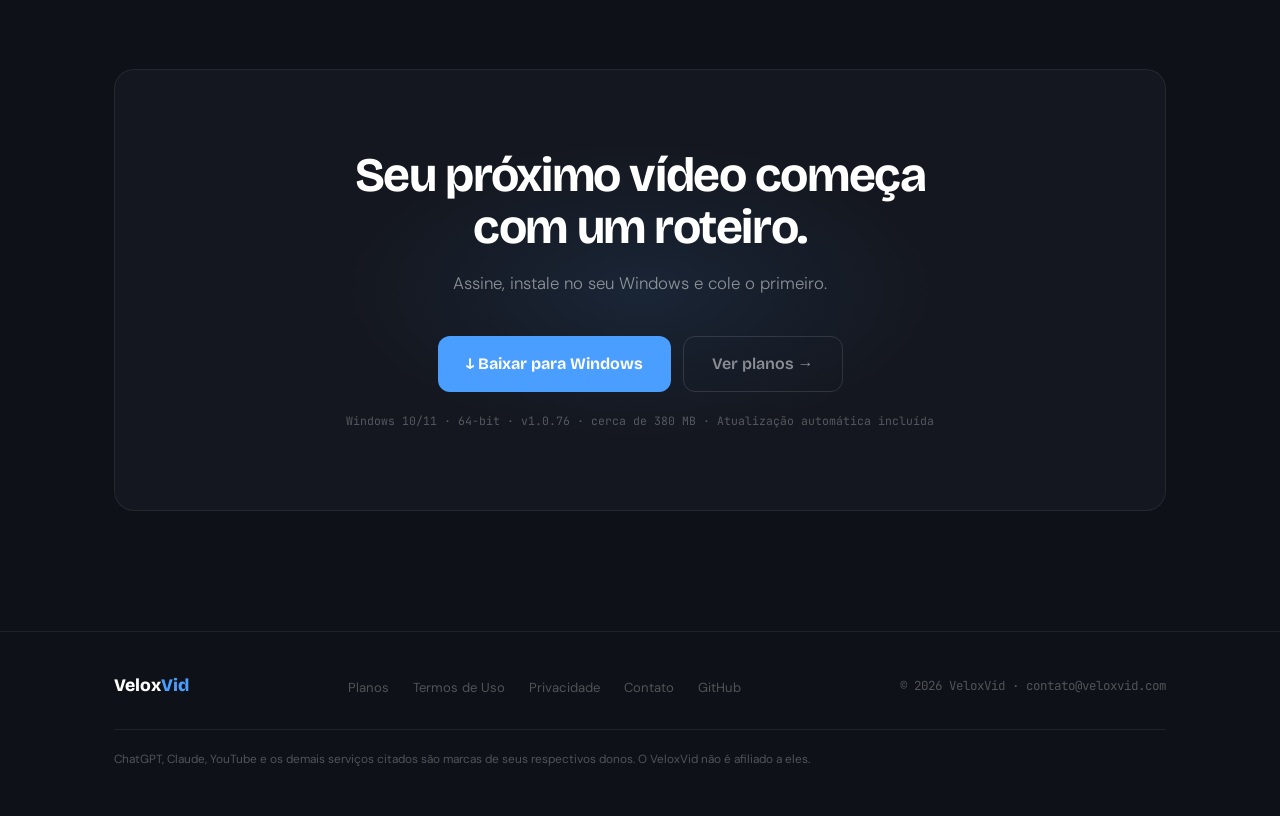
==== commit 7562f255: "Seção "Veja por dentro" com três capturas reais do aplicativo Produzir (passo Estilo), Editar vídeo " ====
--- a/index.html
+++ b/index.html
@@ -415,6 +415,46 @@
     </div>
   </section>
 
+  <!-- ─── VEJA POR DENTRO ─── -->
+  <section class="inside-section" id="por-dentro">
+    <div class="container">
+      <div class="section-head fade-up">
+        <div class="section-label">// veja por dentro</div>
+        <h2 class="section-title">Veja por dentro.</h2>
+        <p class="section-sub">Telas reais do aplicativo, com um vídeo de demonstração: “A história do café”, do canal Curiosidades.</p>
+      </div>
+
+      <div class="inside-grid">
+        <figure class="inside-shot inside-wide fade-up">
+          <a class="inside-frame" href="/assets/img/por-dentro-produzir.webp" target="_blank" rel="noopener">
+            <span class="inside-bar" aria-hidden="true"><span class="titlebar-dot td-red"></span><span class="titlebar-dot td-amber"></span><span class="titlebar-dot td-green"></span><span class="titlebar-name">veloxvid — produzir</span></span>
+            <img src="/assets/img/por-dentro-produzir.webp" alt="Tela Produzir do VeloxVid no passo Estilo: as quatro etapas do pedido (Canal e conteúdo, Estilo, Ajustes e Revisão) e os primeiros estilos com prévia: Clássico, Broadcast, Dossiê e Kinético." width="1600" height="594" loading="lazy" decoding="async" />
+          </a>
+          <figcaption><strong>Peça o vídeo em quatro etapas.</strong> Só a primeira é obrigatória. No passo Estilo, cada estilo aparece com uma prévia.</figcaption>
+        </figure>
+
+        <div class="inside-row">
+          <figure class="inside-shot fade-up" style="--ar: 1.6">
+            <a class="inside-frame" href="/assets/img/por-dentro-editor.webp" target="_blank" rel="noopener">
+              <span class="inside-bar" aria-hidden="true"><span class="titlebar-dot td-red"></span><span class="titlebar-dot td-amber"></span><span class="titlebar-dot td-green"></span><span class="titlebar-name">veloxvid — editar vídeo</span></span>
+              <img src="/assets/img/por-dentro-editor.webp" alt="Editor de vídeo do VeloxVid com “A história do café” aberto: os clipes das cenas à esquerda, o player no centro e, embaixo, a linha do tempo com as legendas, as cenas e a narração." width="1600" height="1000" loading="lazy" decoding="async" />
+            </a>
+            <figcaption><strong>Ajuste no editor.</strong> As cenas, a narração e as legendas na linha do tempo, para o acabamento.</figcaption>
+          </figure>
+          <figure class="inside-shot fade-up" style="--ar: 1.98">
+            <a class="inside-frame" href="/assets/img/por-dentro-video.webp" target="_blank" rel="noopener">
+              <span class="inside-bar" aria-hidden="true"><span class="titlebar-dot td-red"></span><span class="titlebar-dot td-amber"></span><span class="titlebar-dot td-green"></span><span class="titlebar-name">veloxvid — produções</span></span>
+              <img src="/assets/img/por-dentro-video.webp" alt="Vídeo pronto no VeloxVid: o player com “A história do café” e os botões Trocar cenas, Tags e descrição, Trocar cor e fontes, Peças, Editar no editor e Exportar." width="1374" height="694" loading="lazy" decoding="async" />
+            </a>
+            <figcaption><strong>O vídeo pronto.</strong> Assista, troque cenas, ajuste a cor e as fontes, gere tags e descrição ou exporte de novo.</figcaption>
+          </figure>
+        </div>
+      </div>
+
+      <p class="inside-note">Capturas do aplicativo com dados de demonstração. Clique numa imagem para ver em tamanho maior.</p>
+    </div>
+  </section>
+
   <!-- ─── FERRAMENTAS AVULSAS ─── -->
   <section class="features" id="tools">
     <div class="container">
--- a/assets/site.css
+++ b/assets/site.css
@@ -843,6 +843,80 @@
 h1, h2, .section-sub, .hero-sub, .step-desc { text-wrap: balance; }
 .feat-desc, .req-desc, .faq-a-inner, .cta-box p { text-wrap: pretty; }
 
+/* ─── Veja por dentro: capturas reais ─── */
+.inside-section {
+  padding: 80px 0;
+}
+.inside-grid {
+  display: flex;
+  flex-direction: column;
+  gap: 32px;
+}
+.inside-row {
+  display: flex;
+  gap: 24px;
+  align-items: flex-start;
+}
+/* As duas capturas da linha ficam com a mesma altura: cada uma cresce na proporção dela */
+.inside-row .inside-shot {
+  flex: var(--ar, 1) 1 0;
+  min-width: 0;
+}
+.inside-shot { margin: 0; }
+.inside-frame {
+  display: block;
+  text-decoration: none;
+  background: #0d0d14;
+  border: 1px solid var(--border-mid);
+  border-radius: 14px;
+  overflow: hidden;
+  box-shadow: 0 24px 60px rgba(0,0,0,0.45), 0 0 0 1px rgba(74,158,255,0.06);
+  transition: border-color 0.3s, transform 0.3s, box-shadow 0.3s;
+}
+.inside-frame:hover {
+  border-color: rgba(74,158,255,0.35);
+  transform: translateY(-3px);
+  box-shadow: 0 28px 70px rgba(0,0,0,0.5), 0 0 32px rgba(74,158,255,0.12);
+}
+.inside-bar {
+  display: flex;
+  align-items: center;
+  gap: 7px;
+  padding: 10px 14px;
+  border-bottom: 1px solid var(--border);
+  background: var(--bg-card);
+}
+.inside-bar .titlebar-dot { width: 9px; height: 9px; }
+.inside-bar .titlebar-name { margin-left: 6px; }
+.inside-frame img {
+  display: block;
+  width: 100%;
+  height: auto;
+}
+/* A captura do pedido é cortada antes das estimativas: a borda de baixo some aos poucos */
+.inside-wide img {
+  -webkit-mask-image: linear-gradient(to bottom, #000 76%, transparent);
+  mask-image: linear-gradient(to bottom, #000 76%, transparent);
+}
+.inside-shot figcaption {
+  margin-top: 14px;
+  font-size: 0.88rem;
+  line-height: 1.6;
+  color: var(--txt-2);
+  max-width: 62ch;
+}
+.inside-shot figcaption strong {
+  color: var(--txt);
+  font-weight: 500;
+}
+.inside-note {
+  margin-top: 28px;
+  font-family: 'JetBrains Mono', monospace;
+  font-size: 0.72rem;
+  color: var(--txt-2);
+  text-align: center;
+}
+
 /* ─── Steps ─── */
 .steps-section {
   padding: 120px 0 80px;
@@ -2038,6 +2112,8 @@
   .req-grid { grid-template-columns: 1fr; }
   .req-aside { position: static; }
   .first-inner { grid-template-columns: 1fr; gap: 32px; padding: 36px 28px; }
+  .inside-row { flex-direction: column; gap: 32px; }
+  .inside-row .inside-shot { flex: none; width: 100%; }
   .pricing-grid { grid-template-columns: 1fr; max-width: 400px; margin: 0 auto; gap: 24px; }
   .pricing-features-shared { padding: 22px 20px; }
   .cover-grid { grid-template-columns: 1fr; }
